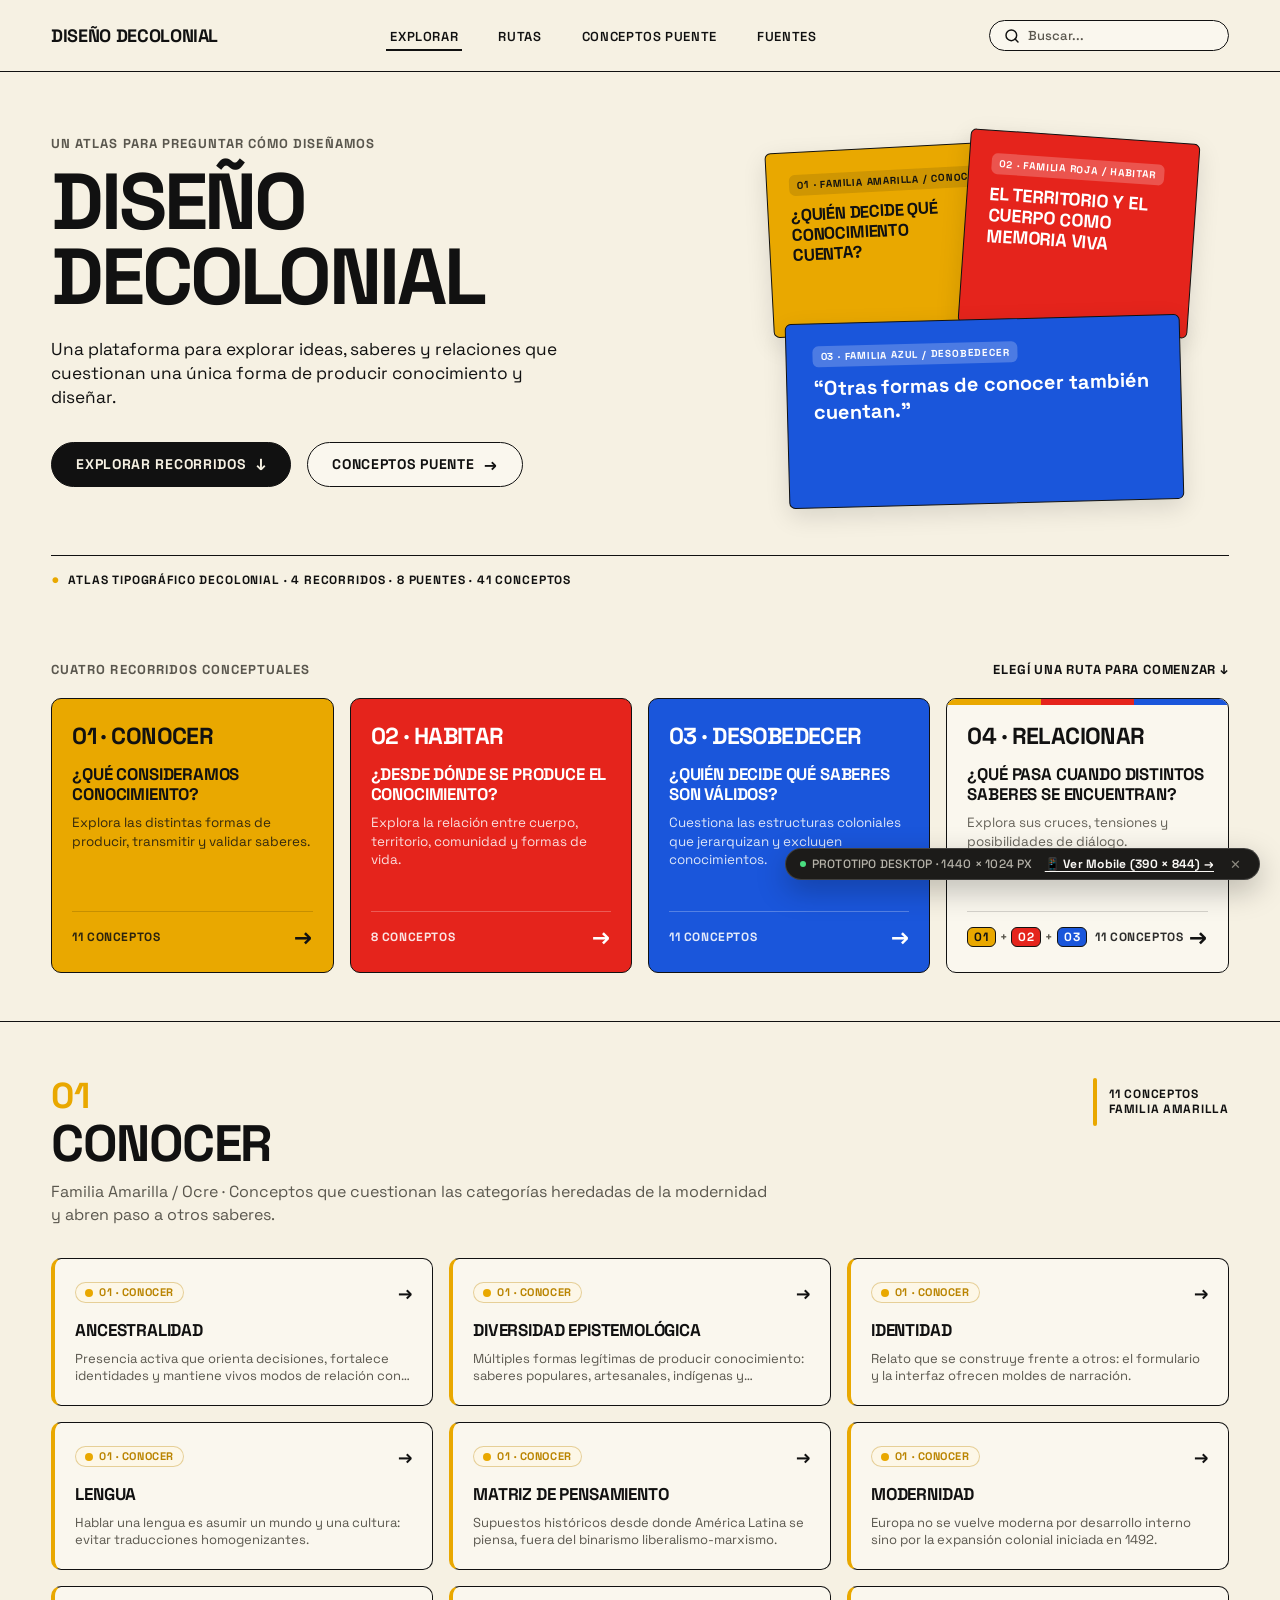
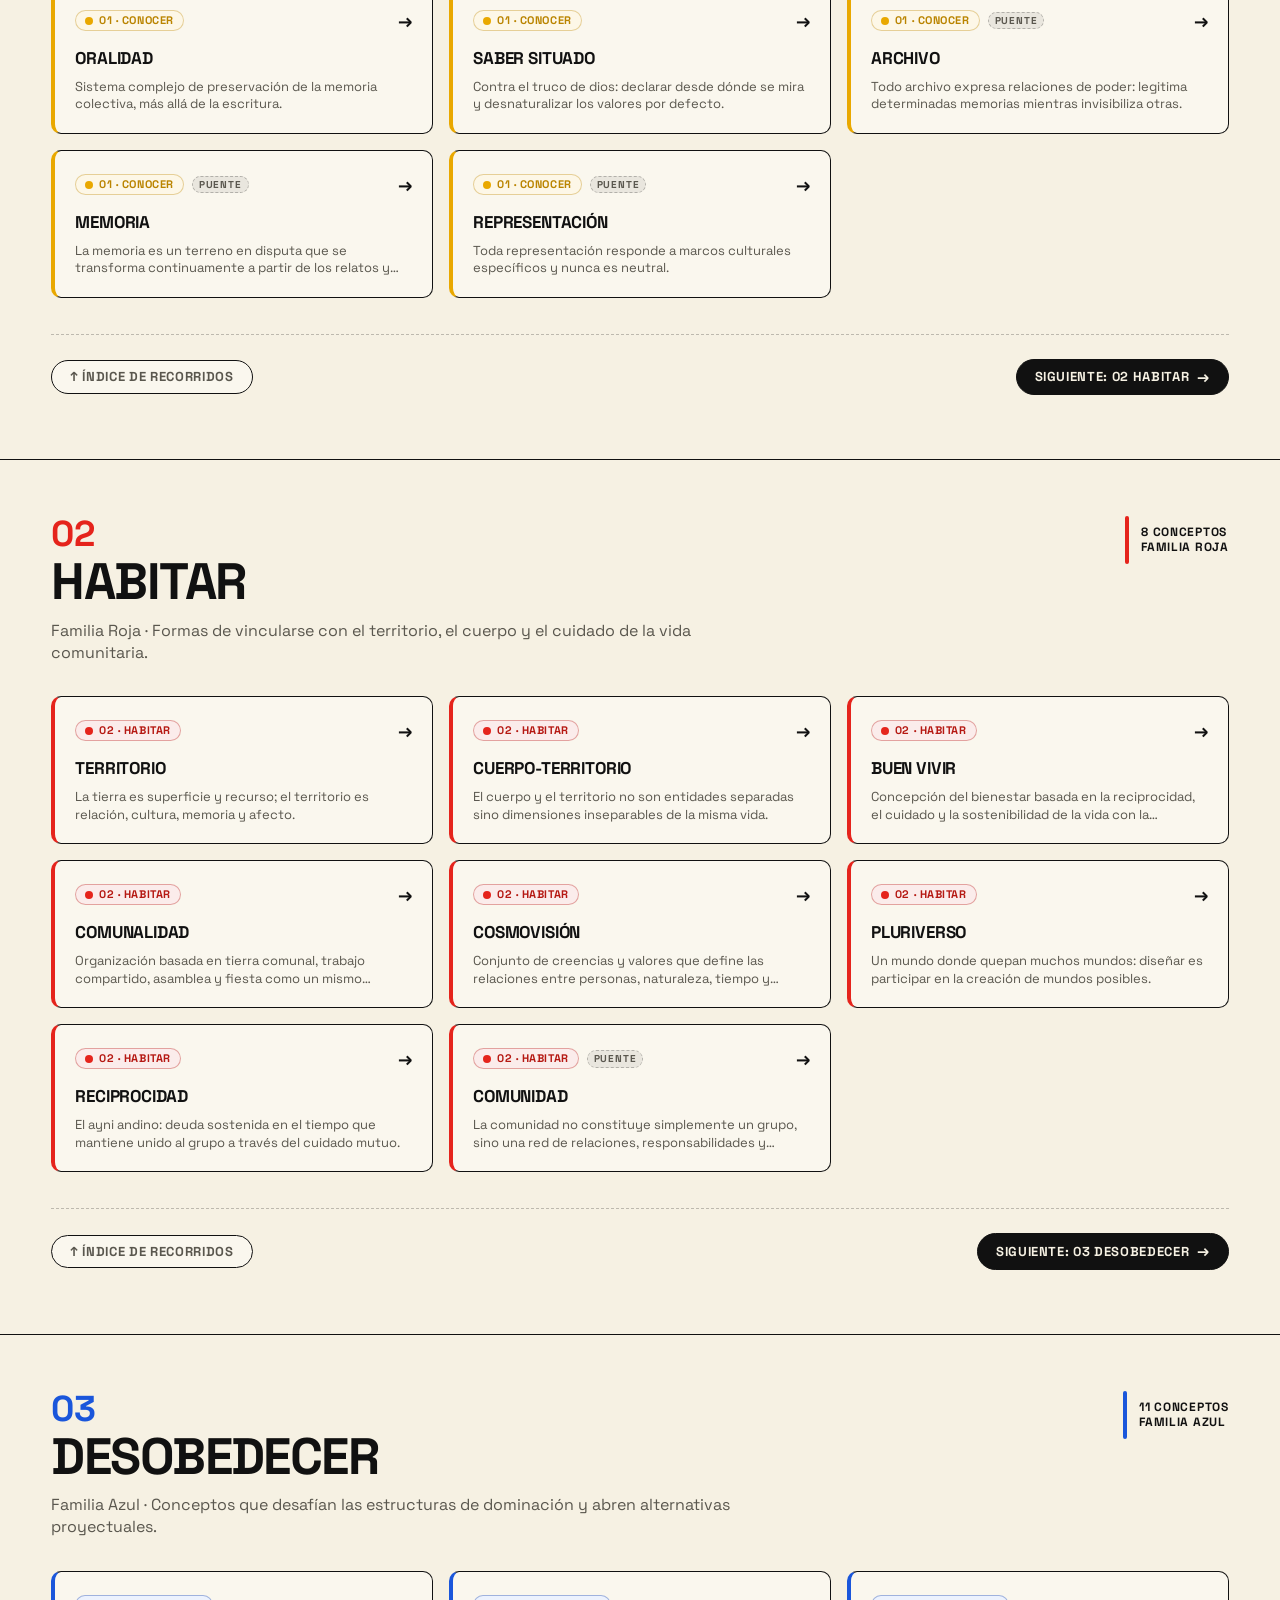
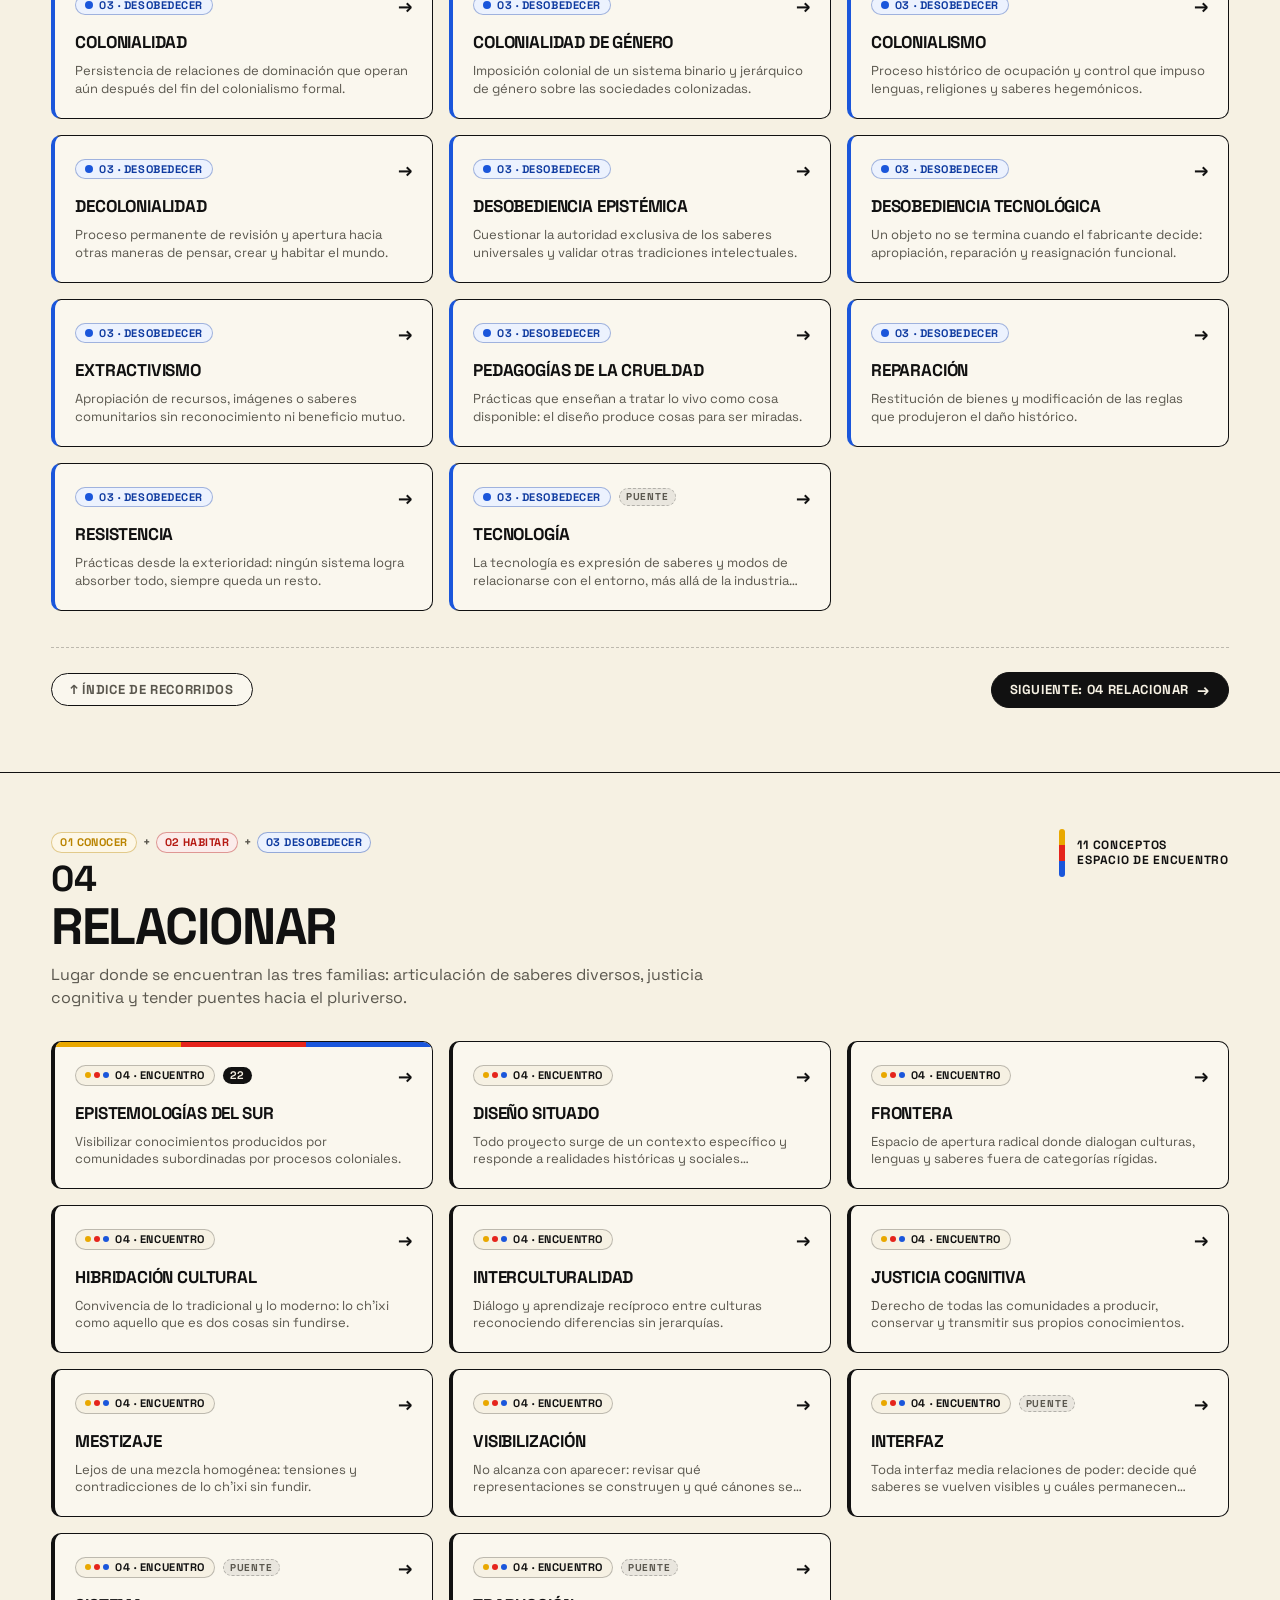
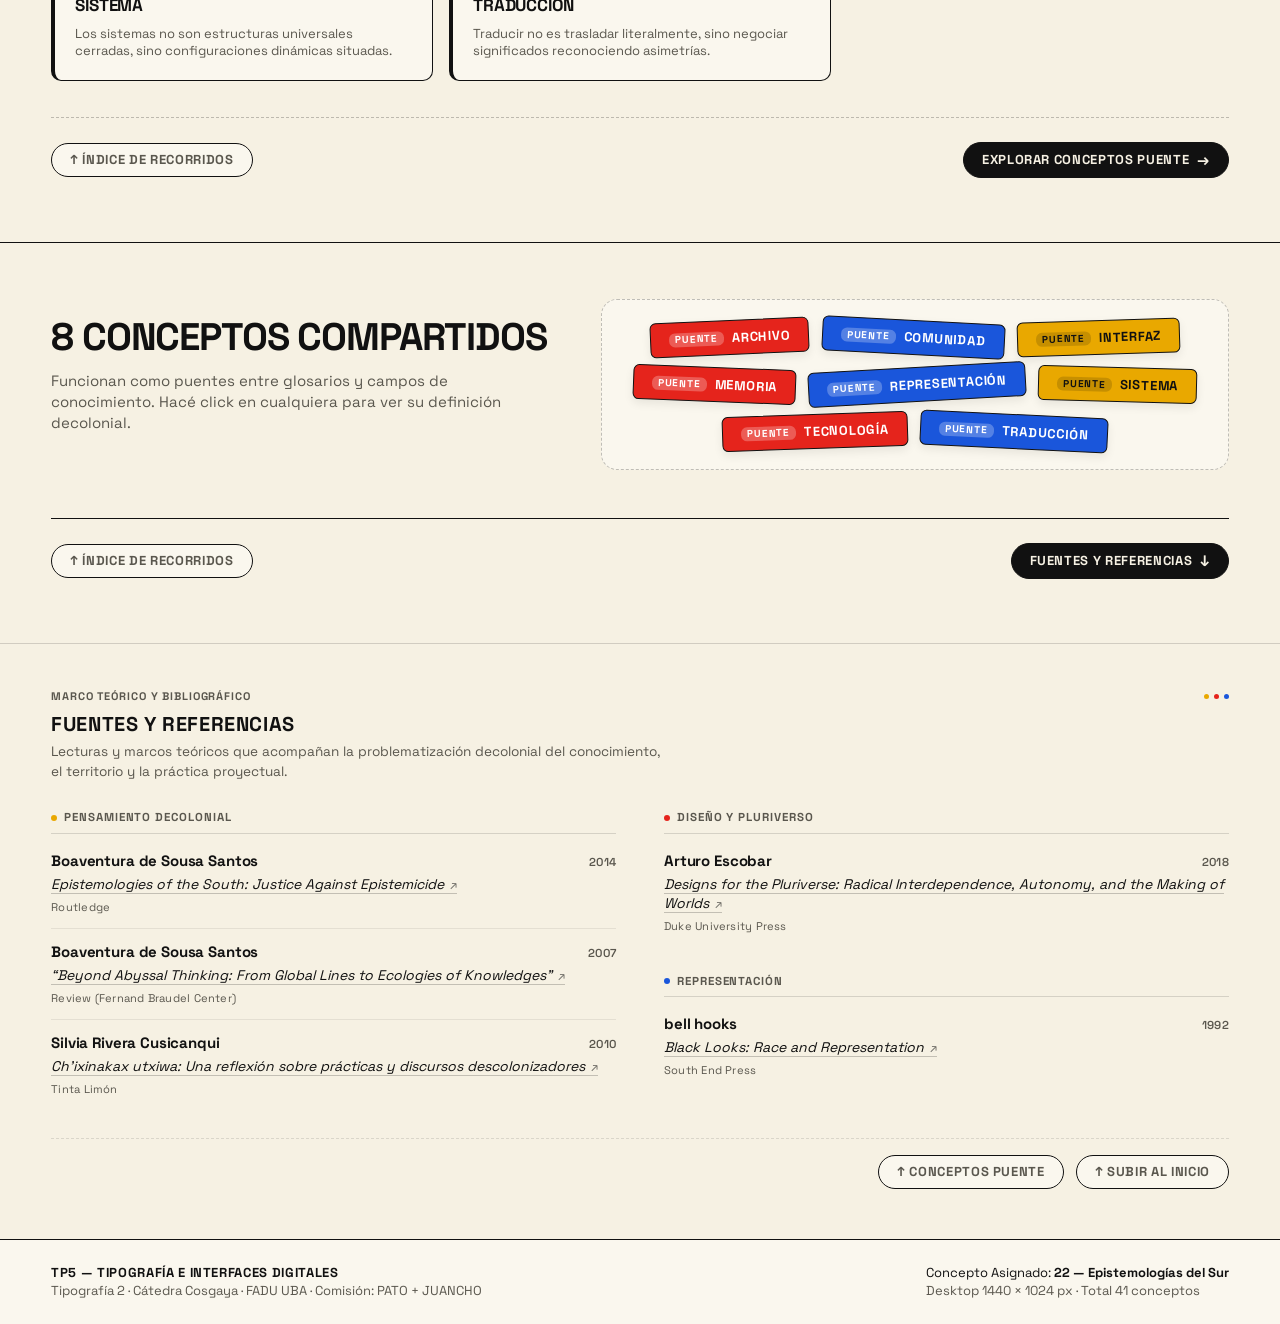
==== index.html @ 9377e2bb "Add files via upload" ====
<!DOCTYPE html>
<html lang="es">
<head>
  <meta charset="UTF-8">
  <meta name="viewport" content="width=device-width, initial-scale=1.0">
  <title>Diseño Decolonial — Glosario Tipográfico | FADU UBA</title>
  
  <!-- Tipografía Space Grotesk -->
  <link rel="preconnect" href="https://fonts.googleapis.com">
  <link rel="preconnect" href="https://fonts.gstatic.com" crossorigin>
  <link href="https://fonts.googleapis.com/css2?family=Space+Grotesk:wght@400;500;600;700&display=swap" rel="stylesheet">
  
  <link rel="stylesheet" href="css/styles.css">
</head>
<body class="theme-decolonial">
  <!-- ENCABEZADO PRINCIPAL -->
  <header class="site-header" id="top-header">
    <div class="header-inner container">
      <div class="brand">
        <a href="#home" class="brand-link" id="brand-home-link" aria-label="Ir al inicio">
          <span class="brand-title">DISEÑO DECOLONIAL</span>
        </a>
      </div>

      <nav class="main-nav" aria-label="Navegación principal">
        <ul class="nav-list">
          <li><a href="#home" class="nav-link active" data-nav="home">EXPLORAR</a></li>
          <li><a href="#rutas" class="nav-link" data-nav="rutas">RUTAS</a></li>
          <li><a href="#compartidos" class="nav-link" data-nav="compartidos">CONCEPTOS PUENTE</a></li>
          <li><a href="#fuentes" class="nav-link" data-nav="fuentes">FUENTES</a></li>
        </ul>
      </nav>

      <div class="header-actions">
        <div class="search-trigger-wrapper">
          <div class="search-input-box" id="search-box">
            <svg class="search-icon" width="16" height="16" viewBox="0 0 24 24" fill="none" stroke="currentColor" stroke-width="2.2" stroke-linecap="round" stroke-linejoin="round">
              <circle cx="11" cy="11" r="8"></circle>
              <line x1="21" y1="21" x2="16.65" y2="16.65"></line>
            </svg>
            <input type="text" id="global-search-input" placeholder="Buscar..." autocomplete="off" aria-label="Buscar concepto en el glosario">
            <button type="button" id="search-clear-btn" class="search-clear" aria-label="Limpiar búsqueda" style="display: none;">✕</button>
          </div>
          <!-- Dropdown con resultados en tiempo real -->
          <div class="search-results-dropdown" id="search-results" style="display: none;" role="listbox"></div>
        </div>

        <button class="mobile-menu-toggle" id="mobile-menu-btn" aria-label="Abrir menú" aria-expanded="false">
          <span class="bar"></span>
          <span class="bar"></span>
          <span class="bar"></span>
        </button>
      </div>
    </div>
  </header>

  <!-- CONTENEDOR PRINCIPAL DE VISTAS -->
  <main id="app-main">
    
    <!-- ========================================== -->
    <!-- VISTA 1: HOME / EXPLORAR                   -->
    <!-- ========================================== -->
    <div id="view-home" class="app-view active-view">
      
      <!-- HERO EDITORIAL -->
      <section class="hero-section container">
        <div class="hero-grid">
          
          <!-- Columna izquierda: Información e interacciones directas -->
          <div class="hero-content">
            <div class="hero-kicker">UN ATLAS PARA PREGUNTAR CÓMO DISEÑAMOS</div>
            <h1 class="hero-main-title">
              DISEÑO<br>DECOLONIAL
            </h1>
            <p class="hero-lead">
              Una plataforma para explorar ideas, saberes y relaciones que cuestionan una única forma de producir conocimiento y diseñar.
            </p>

            <!-- Jerarquía de Acciones del Hero: Acción Principal y Secundaria -->
            <div class="hero-actions-container">
              <a href="#rutas" class="hero-cta-btn hero-cta-primary" id="hero-btn-explore" aria-label="Explorar los cuatro recorridos conceptuales">
                <span>EXPLORAR RECORRIDOS</span>
                <span class="hero-cta-arrow" aria-hidden="true">↓</span>
              </a>
              <a href="#compartidos" class="hero-cta-btn hero-cta-secondary" id="hero-btn-puentes" aria-label="Ir a los 8 conceptos puente compartidos">
                <span>CONCEPTOS PUENTE</span>
                <span class="hero-cta-arrow" aria-hidden="true">→</span>
              </a>
            </div>
          </div>

          <!-- Columna derecha: Composición gráfica editorial (Introducción al Sistema Cromático) -->
          <div class="hero-composition">
            <div class="poster-stack" aria-label="Introducción visual interactiva a las tres familias cromáticas">
              <!-- Bloque Amarillo: 01 CONOCER -->
              <a href="#conocer" class="poster-plane plane-yellow" id="hero-plane-conocer" aria-label="Explorar Recorrido 01 Conocer: ¿Quién decide qué conocimiento cuenta?">
                <span class="plane-route-badge badge-yellow">01 · FAMILIA AMARILLA / CONOCER</span>
                <p class="plane-text-yellow">¿QUIÉN DECIDE QUÉ CONOCIMIENTO CUENTA?</p>
                <span class="plane-mobile-cue" aria-hidden="true">→ VER RECORRIDO</span>
                <div class="plane-hover-reveal" aria-hidden="true">
                  <div class="plane-hover-meta">
                    <strong class="plane-hover-name">01 · CONOCER</strong>
                    <span class="plane-hover-desc">Cuestionar categorías heredadas · 11 conceptos</span>
                  </div>
                  <span class="plane-hover-action">VER RECORRIDO <span class="plane-hover-arrow">→</span></span>
                </div>
              </a>
              <!-- Bloque Rojo: 02 HABITAR -->
              <a href="#habitar" class="poster-plane plane-red" id="hero-plane-habitar" aria-label="Explorar Recorrido 02 Habitar: El territorio y el cuerpo como memoria viva">
                <span class="plane-route-badge badge-red">02 · FAMILIA ROJA / HABITAR</span>
                <p class="plane-text-red">EL TERRITORIO Y EL CUERPO COMO MEMORIA VIVA</p>
                <span class="plane-mobile-cue" aria-hidden="true">→ VER RECORRIDO</span>
                <div class="plane-hover-reveal" aria-hidden="true">
                  <div class="plane-hover-meta">
                    <strong class="plane-hover-name">02 · HABITAR</strong>
                    <span class="plane-hover-desc">Cuerpo, territorio y cuidado · 8 conceptos</span>
                  </div>
                  <span class="plane-hover-action">VER RECORRIDO <span class="plane-hover-arrow">→</span></span>
                </div>
              </a>
              <!-- Bloque Azul: 03 DESOBEDECER -->
              <a href="#desobedecer" class="poster-plane plane-blue" id="hero-plane-desobedecer" aria-label="Explorar Recorrido 03 Desobedecer: Otras formas de conocer también cuentan">
                <span class="plane-route-badge badge-blue">03 · FAMILIA AZUL / DESOBEDECER</span>
                <p class="plane-text-blue">“Otras formas de conocer también cuentan.”</p>
                <span class="plane-mobile-cue" aria-hidden="true">→ VER RECORRIDO</span>
                <div class="plane-hover-reveal" aria-hidden="true">
                  <div class="plane-hover-meta">
                    <strong class="plane-hover-name">03 · DESOBEDECER</strong>
                    <span class="plane-hover-desc">Desafiar estructuras de dominación · 11 conceptos</span>
                  </div>
                  <span class="plane-hover-action">VER RECORRIDO <span class="plane-hover-arrow">→</span></span>
                </div>
              </a>
            </div>
          </div>

        </div>

        <div class="hero-meta-bar">
          <div class="meta-tagline">
            <span class="meta-dot-indicator">●</span>
            ATLAS TIPOGRÁFICO DECOLONIAL · 4 RECORRIDOS · 8 PUENTES · 41 CONCEPTOS
          </div>
        </div>
      </section>

      <!-- SECCIÓN RESUMEN DE RUTAS: 4 GRANDES ENTRADAS -->
      <section class="routes-summary-section container" id="rutas">
        <div class="section-intro-bar">
          <div class="section-intro-kicker">CUATRO RECORRIDOS CONCEPTUALES</div>
          <div class="section-intro-instruction">ELEGÍ UNA RUTA PARA COMENZAR ↓</div>
        </div>

        <div class="routes-cards-grid">
          <!-- RUTA 01 -->
          <a href="#conocer" class="route-summary-card card-route-yellow" data-route-id="conocer" aria-label="Explorar ruta 01 Conocer">
            <div class="route-card-main">
              <h2 class="route-card-title">01 · CONOCER</h2>
              <h3 class="route-card-question">¿QUÉ CONSIDERAMOS CONOCIMIENTO?</h3>
              <p class="route-card-desc">
                Explora las distintas formas de producir, transmitir y validar saberes.
              </p>
            </div>
            <div class="route-card-footer">
              <span class="route-count-badge">11 CONCEPTOS</span>
              <span class="route-card-action-arrow" aria-hidden="true">→</span>
            </div>
          </a>

          <!-- RUTA 02 -->
          <a href="#habitar" class="route-summary-card card-route-red" data-route-id="habitar" aria-label="Explorar ruta 02 Habitar">
            <div class="route-card-main">
              <h2 class="route-card-title">02 · HABITAR</h2>
              <h3 class="route-card-question">¿DESDE DÓNDE SE PRODUCE EL CONOCIMIENTO?</h3>
              <p class="route-card-desc">
                Explora la relación entre cuerpo, territorio, comunidad y formas de vida.
              </p>
            </div>
            <div class="route-card-footer">
              <span class="route-count-badge">8 CONCEPTOS</span>
              <span class="route-card-action-arrow" aria-hidden="true">→</span>
            </div>
          </a>

          <!-- RUTA 03 -->
          <a href="#desobedecer" class="route-summary-card card-route-blue" data-route-id="desobedecer" aria-label="Explorar ruta 03 Desobedecer">
            <div class="route-card-main">
              <h2 class="route-card-title">03 · DESOBEDECER</h2>
              <h3 class="route-card-question">¿QUIÉN DECIDE QUÉ SABERES SON VÁLIDOS?</h3>
              <p class="route-card-desc">
                Cuestiona las estructuras coloniales que jerarquizan y excluyen conocimientos.
              </p>
            </div>
            <div class="route-card-footer">
              <span class="route-count-badge">11 CONCEPTOS</span>
              <span class="route-card-action-arrow" aria-hidden="true">→</span>
            </div>
          </a>

          <!-- RUTA 04: ESPACIO DE ENCUENTRO ENTRE LAS TRES FAMILIAS -->
          <a href="#relacionar" class="route-summary-card card-route-relacionar card-route-encounter" data-route-id="relacionar" aria-label="Explorar ruta 04 Relacionar">
            <div class="route-card-main">
              <h2 class="route-card-title">04 · RELACIONAR</h2>
              <h3 class="route-card-question">¿QUÉ PASA CUANDO DISTINTOS SABERES SE ENCUENTRAN?</h3>
              <p class="route-card-desc">
                Explora sus cruces, tensiones y posibilidades de diálogo.
              </p>
            </div>
            <div class="route-card-footer">
              <div class="route-triad-footer-group">
                <div class="route-triad-header-badge" aria-hidden="true">
                  <span class="triad-chip chip-y">01</span>
                  <span class="triad-plus">+</span>
                  <span class="triad-chip chip-r">02</span>
                  <span class="triad-plus">+</span>
                  <span class="triad-chip chip-b">03</span>
                </div>
                <span class="route-count-badge">11 CONCEPTOS</span>
              </div>
              <span class="route-card-action-arrow" aria-hidden="true">→</span>
            </div>
          </a>
        </div>
      </section>

      <!-- CAPÍTULO RUTA 01: CONOCER (FAMILIA AMARILLA) -->
      <section class="route-chapter-section container chapter-conocer" id="conocer">
        <header class="chapter-header">
          <div class="chapter-title-group">
            <span class="chapter-number number-yellow">01</span>
            <h2 class="chapter-title">CONOCER</h2>
            <p class="chapter-bajada">
              Familia Amarilla / Ocre · Conceptos que cuestionan las categorías heredadas de la modernidad y abren paso a otros saberes.
            </p>
          </div>
          <div class="chapter-count-indicator">
            <div class="vertical-divider yellow-bar"></div>
            <span class="count-text">11 CONCEPTOS<br>FAMILIA AMARILLA</span>
          </div>
        </header>

        <div class="route-cards-carousel-container" data-route="conocer">
          <button type="button" class="carousel-arrow-btn arrow-prev" data-route="conocer" aria-label="Concepto anterior de 01 Conocer">
            <span aria-hidden="true">←</span>
          </button>
          <div class="concepts-grid grid-route-01" id="grid-conocer">
            <!-- Renderizado dinámico desde data.js -->
          </div>
          <button type="button" class="carousel-arrow-btn arrow-next" data-route="conocer" aria-label="Concepto siguiente de 01 Conocer">
            <span aria-hidden="true">→</span>
          </button>
        </div>
        <div class="carousel-dots-row" id="dots-conocer" aria-label="Navegación de conceptos de Conocer"></div>

        <!-- Navegación editorial al pie de capítulo -->
        <div class="chapter-nav-footer">
          <a href="#rutas" class="chapter-nav-btn btn-nav-index" aria-label="Volver al índice de los 4 recorridos">↑ ÍNDICE DE RECORRIDOS</a>
          <a href="#habitar" class="chapter-nav-btn btn-nav-next" aria-label="Ir al siguiente recorrido: 02 Habitar">
            <span>SIGUIENTE: 02 HABITAR</span>
            <span class="nav-arrow" aria-hidden="true">→</span>
          </a>
        </div>
      </section>

      <!-- CAPÍTULO RUTA 02: HABITAR (FAMILIA ROJA) -->
      <section class="route-chapter-section container chapter-habitar" id="habitar">
        <header class="chapter-header">
          <div class="chapter-title-group">
            <span class="chapter-number number-red">02</span>
            <h2 class="chapter-title">HABITAR</h2>
            <p class="chapter-bajada">
              Familia Roja · Formas de vincularse con el territorio, el cuerpo y el cuidado de la vida comunitaria.
            </p>
          </div>
          <div class="chapter-count-indicator">
            <div class="vertical-divider red-bar"></div>
            <span class="count-text">8 CONCEPTOS<br>FAMILIA ROJA</span>
          </div>
        </header>

        <div class="route-cards-carousel-container" data-route="habitar">
          <button type="button" class="carousel-arrow-btn arrow-prev" data-route="habitar" aria-label="Concepto anterior de 02 Habitar">
            <span aria-hidden="true">←</span>
          </button>
          <div class="concepts-grid grid-route-02" id="grid-habitar">
            <!-- Renderizado dinámico desde data.js -->
          </div>
          <button type="button" class="carousel-arrow-btn arrow-next" data-route="habitar" aria-label="Concepto siguiente de 02 Habitar">
            <span aria-hidden="true">→</span>
          </button>
        </div>
        <div class="carousel-dots-row" id="dots-habitar" aria-label="Navegación de conceptos de Habitar"></div>

        <!-- Navegación editorial al pie de capítulo -->
        <div class="chapter-nav-footer">
          <a href="#rutas" class="chapter-nav-btn btn-nav-index" aria-label="Volver al índice de los 4 recorridos">↑ ÍNDICE DE RECORRIDOS</a>
          <a href="#desobedecer" class="chapter-nav-btn btn-nav-next" aria-label="Ir al siguiente recorrido: 03 Desobedecer">
            <span>SIGUIENTE: 03 DESOBEDECER</span>
            <span class="nav-arrow" aria-hidden="true">→</span>
          </a>
        </div>
      </section>

      <!-- CAPÍTULO RUTA 03: DESOBEDECER (FAMILIA AZUL) -->
      <section class="route-chapter-section container chapter-desobedecer" id="desobedecer">
        <header class="chapter-header">
          <div class="chapter-title-group">
            <span class="chapter-number number-blue">03</span>
            <h2 class="chapter-title">DESOBEDECER</h2>
            <p class="chapter-bajada">
              Familia Azul · Conceptos que desafían las estructuras de dominación y abren alternativas proyectuales.
            </p>
          </div>
          <div class="chapter-count-indicator">
            <div class="vertical-divider blue-bar"></div>
            <span class="count-text">11 CONCEPTOS<br>FAMILIA AZUL</span>
          </div>
        </header>

        <div class="route-cards-carousel-container" data-route="desobedecer">
          <button type="button" class="carousel-arrow-btn arrow-prev" data-route="desobedecer" aria-label="Concepto anterior de 03 Desobedecer">
            <span aria-hidden="true">←</span>
          </button>
          <div class="concepts-grid grid-route-03" id="grid-desobedecer">
            <!-- Renderizado dinámico desde data.js -->
          </div>
          <button type="button" class="carousel-arrow-btn arrow-next" data-route="desobedecer" aria-label="Concepto siguiente de 03 Desobedecer">
            <span aria-hidden="true">→</span>
          </button>
        </div>
        <div class="carousel-dots-row" id="dots-desobedecer" aria-label="Navegación de conceptos de Desobedecer"></div>

        <!-- Navegación editorial al pie de capítulo -->
        <div class="chapter-nav-footer">
          <a href="#rutas" class="chapter-nav-btn btn-nav-index" aria-label="Volver al índice de los 4 recorridos">↑ ÍNDICE DE RECORRIDOS</a>
          <a href="#relacionar" class="chapter-nav-btn btn-nav-next" aria-label="Ir al siguiente recorrido: 04 Relacionar">
            <span>SIGUIENTE: 04 RELACIONAR</span>
            <span class="nav-arrow" aria-hidden="true">→</span>
          </a>
        </div>
      </section>

      <!-- CAPÍTULO RUTA 04: RELACIONAR (ENCUENTRO DE FAMILIAS) -->
      <section class="route-chapter-section container chapter-relacionar chapter-encounter" id="relacionar">
        <header class="chapter-header">
          <div class="chapter-title-group">
            <div class="encounter-eyebrow">
              <span class="encounter-chip chip-y">01 CONOCER</span>
              <span class="encounter-term-group">
                <span class="encounter-plus">+</span>
                <span class="encounter-chip chip-r">02 HABITAR</span>
              </span>
              <span class="encounter-term-group">
                <span class="encounter-plus">+</span>
                <span class="encounter-chip chip-b">03 DESOBEDECER</span>
              </span>
            </div>
            <span class="chapter-number number-triad">04</span>
            <h2 class="chapter-title">RELACIONAR</h2>
            <p class="chapter-bajada">
              Lugar donde se encuentran las tres familias: articulación de saberes diversos, justicia cognitiva y tender puentes hacia el pluriverso.
            </p>
          </div>
          <div class="chapter-count-indicator">
            <div class="vertical-divider triad-bar">
              <span class="triad-segment segment-y"></span>
              <span class="triad-segment segment-r"></span>
              <span class="triad-segment segment-b"></span>
            </div>
            <span class="count-text">11 CONCEPTOS<br>ESPACIO DE ENCUENTRO</span>
          </div>
        </header>

        <div class="route-cards-carousel-container" data-route="relacionar">
          <button type="button" class="carousel-arrow-btn arrow-prev" data-route="relacionar" aria-label="Concepto anterior de 04 Relacionar">
            <span aria-hidden="true">←</span>
          </button>
          <div class="concepts-grid grid-route-04" id="grid-relacionar">
            <!-- Renderizado dinámico desde data.js (con Epistemologías del Sur destacada) -->
          </div>
          <button type="button" class="carousel-arrow-btn arrow-next" data-route="relacionar" aria-label="Concepto siguiente de 04 Relacionar">
            <span aria-hidden="true">→</span>
          </button>
        </div>
        <div class="carousel-dots-row" id="dots-relacionar" aria-label="Navegación de conceptos de Relacionar"></div>

        <!-- Navegación editorial al pie de capítulo -->
        <div class="chapter-nav-footer">
          <a href="#rutas" class="chapter-nav-btn btn-nav-index" aria-label="Volver al índice de los 4 recorridos">↑ ÍNDICE DE RECORRIDOS</a>
          <a href="#compartidos" class="chapter-nav-btn btn-nav-next" aria-label="Ir a los conceptos puente">
            <span>EXPLORAR CONCEPTOS PUENTE</span>
            <span class="nav-arrow" aria-hidden="true">→</span>
          </a>
        </div>
      </section>

      <!-- SECCIÓN: 8 CONCEPTOS COMPARTIDOS / PUENTES -->
      <section class="shared-bridges-section container" id="compartidos">
        <div class="bridges-layout">
          <div class="bridges-text-col">
            <h2 class="bridges-title">8 CONCEPTOS COMPARTIDOS</h2>
            <p class="bridges-bajada">
              Funcionan como puentes entre glosarios y campos de conocimiento. Hacé click en cualquiera para ver su definición decolonial.
            </p>
          </div>

          <div class="bridges-ribbons-col" id="shared-ribbons-container">
            <!-- Ribbons renderizados dinámicamente -->
          </div>
        </div>

        <!-- Navegación editorial al pie de puentes -->
        <div class="chapter-nav-footer bridges-nav-footer">
          <a href="#rutas" class="chapter-nav-btn btn-nav-index" aria-label="Volver al índice de recorridos">↑ ÍNDICE DE RECORRIDOS</a>
          <a href="#fuentes" class="chapter-nav-btn btn-nav-next" aria-label="Ir a fuentes y referencias">
            <span>FUENTES Y REFERENCIAS</span>
            <span class="nav-arrow" aria-hidden="true">↓</span>
          </a>
        </div>
      </section>

      <!-- SECCIÓN: FUENTES Y REFERENCIAS (CIERRE EDITORIAL / BIBLIOGRÁFICO) -->
      <section class="sources-references-section container" id="fuentes" aria-label="Fuentes y Referencias">
        <header class="biblio-header">
          <div class="biblio-meta-top">
            <span class="biblio-kicker">MARCO TEÓRICO Y BIBLIOGRÁFICO</span>
            <span class="biblio-accent-dots" aria-hidden="true">
              <span class="dot-color dot-yellow"></span>
              <span class="dot-color dot-red"></span>
              <span class="dot-color dot-blue"></span>
            </span>
          </div>
          <h2 class="biblio-heading">FUENTES Y REFERENCIAS</h2>
          <p class="biblio-bajada">
            Lecturas y marcos teóricos que acompañan la problematización decolonial del conocimiento, el territorio y la práctica proyectual.
          </p>
        </header>

        <div class="biblio-layout">
          
          <!-- Columna 1: PENSAMIENTO DECOLONIAL -->
          <div class="biblio-col">
            <div class="biblio-group">
              <h3 class="biblio-group-title">
                <span class="biblio-group-dot dot-yellow" aria-hidden="true"></span>
                PENSAMIENTO DECOLONIAL
              </h3>

              <ul class="biblio-list" role="list">
                <!-- Ref 1: Boaventura 2014 -->
                <li class="biblio-entry">
                  <div class="biblio-entry-header">
                    <span class="biblio-author">Boaventura de Sousa Santos</span>
                    <span class="biblio-year">2014</span>
                  </div>
                  <div class="biblio-work">
                    <a href="https://www.routledge.com/Epistemologies-of-the-South-Justice-Against-Epistemicide/Santos/p/book/9781612056333" target="_blank" rel="noopener noreferrer" class="biblio-link" aria-label="Epistemologies of the South en Routledge (abre en nueva pestaña)">
                      <em>Epistemologies of the South: Justice Against Epistemicide</em>
                      <span class="biblio-arrow" aria-hidden="true">↗</span>
                    </a>
                  </div>
                  <div class="biblio-meta">
                    <span class="biblio-publisher">Routledge</span>
                  </div>
                </li>

                <!-- Ref 2: Boaventura 2007 -->
                <li class="biblio-entry">
                  <div class="biblio-entry-header">
                    <span class="biblio-author">Boaventura de Sousa Santos</span>
                    <span class="biblio-year">2007</span>
                  </div>
                  <div class="biblio-work">
                    <a href="https://www.jstor.org/stable/40241677" target="_blank" rel="noopener noreferrer" class="biblio-link" aria-label="Beyond Abyssal Thinking en JSTOR (abre en nueva pestaña)">
                      <em>“Beyond Abyssal Thinking: From Global Lines to Ecologies of Knowledges”</em>
                      <span class="biblio-arrow" aria-hidden="true">↗</span>
                    </a>
                  </div>
                  <div class="biblio-meta">
                    <span class="biblio-publisher">Review (Fernand Braudel Center)</span>
                  </div>
                </li>

                <!-- Ref 3: Silvia Rivera Cusicanqui 2010 -->
                <li class="biblio-entry">
                  <div class="biblio-entry-header">
                    <span class="biblio-author">Silvia Rivera Cusicanqui</span>
                    <span class="biblio-year">2010</span>
                  </div>
                  <div class="biblio-work">
                    <a href="https://tintalimon.com.ar/libro/chixinakax-utxiwa/" target="_blank" rel="noopener noreferrer" class="biblio-link" aria-label="Ch’ixinakax utxiwa en Tinta Limón (abre en nueva pestaña)">
                      <em>Ch’ixinakax utxiwa: Una reflexión sobre prácticas y discursos descolonizadores</em>
                      <span class="biblio-arrow" aria-hidden="true">↗</span>
                    </a>
                  </div>
                  <div class="biblio-meta">
                    <span class="biblio-publisher">Tinta Limón</span>
                  </div>
                </li>
              </ul>
            </div>
          </div>

          <!-- Columna 2: DISEÑO Y PLURIVERSO + REPRESENTACIÓN -->
          <div class="biblio-col">
            <!-- Grupo: DISEÑO Y PLURIVERSO -->
            <div class="biblio-group">
              <h3 class="biblio-group-title">
                <span class="biblio-group-dot dot-red" aria-hidden="true"></span>
                DISEÑO Y PLURIVERSO
              </h3>

              <ul class="biblio-list" role="list">
                <!-- Ref 4: Arturo Escobar 2018 -->
                <li class="biblio-entry">
                  <div class="biblio-entry-header">
                    <span class="biblio-author">Arturo Escobar</span>
                    <span class="biblio-year">2018</span>
                  </div>
                  <div class="biblio-work">
                    <a href="https://www.dukeupress.edu/designs-for-the-pluriverse" target="_blank" rel="noopener noreferrer" class="biblio-link" aria-label="Designs for the Pluriverse en Duke University Press (abre en nueva pestaña)">
                      <em>Designs for the Pluriverse: Radical Interdependence, Autonomy, and the Making of Worlds</em>
                      <span class="biblio-arrow" aria-hidden="true">↗</span>
                    </a>
                  </div>
                  <div class="biblio-meta">
                    <span class="biblio-publisher">Duke University Press</span>
                  </div>
                </li>
              </ul>
            </div>

            <!-- Grupo: REPRESENTACIÓN -->
            <div class="biblio-group">
              <h3 class="biblio-group-title">
                <span class="biblio-group-dot dot-blue" aria-hidden="true"></span>
                REPRESENTACIÓN
              </h3>

              <ul class="biblio-list" role="list">
                <!-- Ref 5: bell hooks 1992 -->
                <li class="biblio-entry">
                  <div class="biblio-entry-header">
                    <span class="biblio-author">bell hooks</span>
                    <span class="biblio-year">1992</span>
                  </div>
                  <div class="biblio-work">
                    <a href="https://www.routledge.com/Black-Looks-Race-and-Representation/hooks/p/book/9781138821552" target="_blank" rel="noopener noreferrer" class="biblio-link" aria-label="Black Looks en Routledge (abre en nueva pestaña)">
                      <em>Black Looks: Race and Representation</em>
                      <span class="biblio-arrow" aria-hidden="true">↗</span>
                    </a>
                  </div>
                  <div class="biblio-meta">
                    <span class="biblio-publisher">South End Press</span>
                  </div>
                </li>
              </ul>
            </div>
          </div>

        </div>

        <!-- Cierre de navegación discreto -->
        <div class="biblio-nav-footer">
          <a href="#compartidos" class="chapter-nav-btn btn-nav-index" aria-label="Volver a conceptos puente">↑ CONCEPTOS PUENTE</a>
          <a href="#home" class="chapter-nav-btn btn-nav-index" aria-label="Subir al inicio del atlas">↑ SUBIR AL INICIO</a>
        </div>
      </section>

    </div><!-- /#view-home -->


    <!-- ========================================== -->
    <!-- VISTA 2: DETALLE EPISTEMOLOGÍAS DEL SUR    -->
    <!-- ========================================== -->
    <div id="view-detail" class="app-view">
      
      <!-- HERO DEL CONCEPTO DESTACADO -->
      <header id="epistemologias-del-sur" class="detail-hero-section container">
        <div class="detail-breadcrumb-bar">
          <a href="#relacionar" class="btn-back-breadcrumb" id="detail-back-home">
            <span class="arrow-back" aria-hidden="true">←</span> VOLVER A RELACIONAR
          </a>
          <span class="detail-badge-kicker">04 · RELACIONAR / FICHA CONCEPTUAL 22</span>
        </div>

        <div class="detail-hero-grid">
          
          <div class="detail-hero-text">
            <h1 class="detail-main-title">
              EPISTEMOLOGÍAS<br>DEL SUR
            </h1>
            <p class="detail-subtitle">
              Una mirada que desborda el canon occidental: visibiliza saberes subordinados, reconoce la pluralidad del conocimiento y sitúa la práctica del diseño en la justicia cognitiva.
            </p>

            <!-- Navegación editorial interna del concepto -->
            <nav class="detail-subsections-nav" aria-label="Navegación del concepto">
              <a href="#seccion-que-son" class="detail-nav-pill" data-scroll-to="seccion-que-son">
                <span class="detail-nav-num">01</span> ¿QUÉ SON?
              </a>
              <a href="#seccion-mas-alla-del-mapa" class="detail-nav-pill" data-scroll-to="seccion-mas-alla-del-mapa">
                <span class="detail-nav-num">02</span> MÁS ALLÁ DEL MAPA
              </a>
              <a href="#seccion-en-diseno" class="detail-nav-pill" data-scroll-to="seccion-en-diseno">
                <span class="detail-nav-num">03</span> EN DISEÑO
              </a>
              <a href="#seccion-relacionados" class="detail-nav-pill" data-scroll-to="seccion-relacionados">
                <span class="detail-nav-num">04</span> CONCEPTOS RELACIONADOS
              </a>
            </nav>
          </div>

          <!-- Columna Derecha: Composición Gráfica de 3 Planos Editoriales Superpuestos -->
          <div class="detail-composition" aria-label="Composición gráfica tri-cromática de Epistemologías del Sur">
            <div class="detail-planes-stack">

              <!-- PLANO 1: ROJO (Arriba / Derecha) -->
              <a href="#seccion-que-son" 
                 class="detail-plane detail-plane-red" 
                 data-scroll-to="seccion-que-son" 
                 aria-label="01 · ¿Qué son?: ¿Qué saberes quedaron fuera?">
                <span class="detail-plane-text">¿QUÉ SABERES<br>QUEDARON FUERA?</span>
                <span class="detail-plane-hint" aria-hidden="true">
                  <span>01 · ¿QUÉ SON?</span>
                  <span class="detail-plane-arrow">→</span>
                </span>
              </a>

              <!-- PLANO 2: AMARILLO (Superpuesto hacia la izquierda) -->
              <a href="#seccion-mas-alla-del-mapa" 
                 class="detail-plane detail-plane-yellow" 
                 data-scroll-to="seccion-mas-alla-del-mapa" 
                 aria-label="02 · Más allá del mapa: Sur no es solo un lugar">
                <span class="detail-plane-text">SUR ≠ SOLO<br>UN LUGAR</span>
                <span class="detail-plane-hint" aria-hidden="true">
                  <span>02 · MÁS ALLÁ DEL MAPA</span>
                  <span class="detail-plane-arrow">→</span>
                </span>
              </a>

              <!-- PLANO 3: AZUL (Abajo / Derecha) -->
              <a href="#seccion-en-diseno" 
                 class="detail-plane detail-plane-blue" 
                 data-scroll-to="seccion-en-diseno" 
                 aria-label="03 · En diseño: Otras voces, otros saberes">
                <span class="detail-plane-text">OTRAS VOCES.<br>OTROS SABERES.</span>
                <span class="detail-plane-hint" aria-hidden="true">
                  <span>03 · EN DISEÑO</span>
                  <span class="detail-plane-arrow">→</span>
                </span>
              </a>

            </div>
          </div>

        </div>
      </header>

      <!-- SUBSECCIÓN 01: ¿QUÉ SON? -->
      <section class="detail-block-section block-editorial-canvas" id="seccion-que-son">
        <div class="container block-inner">
          <div class="block-left-col">
            <div class="block-kicker">01 / ¿QUÉ SON?</div>
            <h2 class="block-main-heading">
              CONOCER TAMBIÉN ES UNA FORMA DE HACER VISIBLE.
            </h2>
            <div class="block-tags-list">
              <span class="tag-item">04 · ENCUENTRO</span>
              <span class="tag-sep">/</span>
              <span class="tag-item">JUSTICIA COGNITIVA</span>
              <span class="tag-sep">/</span>
              <span class="tag-item">PLURIVERSO</span>
            </div>

            <!-- Marco Teórico Autoral -->
            <div class="detail-author-reference">
              <span class="ref-kicker">MARCO CONCEPTUAL</span>
              <h3 class="ref-author">BOAVENTURA DE SOUSA SANTOS</h3>
              <p class="ref-desc">
                Sostiene que la comprensión del mundo es mucho más amplia que la comprensión occidental del mundo, y que la justicia social global es inseparable de la justicia cognitiva global.
              </p>
            </div>
          </div>

          <div class="block-right-col">
            <!-- Definición Oficial del Glosario con Resaltado Tipográfico -->
            <div class="block-editorial-body definition-editorial-lead">
              <p>
                Las epistemologías del Sur constituyen un conjunto de perspectivas que buscan <strong class="hl-term hl-conocer">visibilizar</strong> conocimientos producidos por comunidades históricamente subordinadas por los procesos coloniales. No hacen referencia únicamente a una ubicación geográfica, sino a experiencias sociales marcadas por la <strong class="hl-term hl-habitar">exclusión</strong> y la <strong class="hl-term hl-desobedecer">resistencia</strong>.
              </p>
              <p>
                En diseño, invitan a <strong class="hl-term hl-conocer">ampliar</strong> las fuentes de referencia, <strong class="hl-term hl-habitar">valorar</strong> prácticas locales y <strong class="hl-term hl-desobedecer">reconocer</strong> que la producción de conocimiento excede ampliamente los ámbitos académicos tradicionales.
              </p>
            </div>

            <!-- Análisis de los 6 Conceptos-Clave -->
            <div class="definition-key-block">
              <div class="key-block-header">
                <span class="key-block-title">CONCEPTOS-CLAVE DE LA DEFINICIÓN</span>
              </div>
              <div class="six-terms-grid">
                <div class="term-mini-card">
                  <div class="term-mini-card-top">
                    <span class="dot-color dot-yellow"></span>
                    <span class="term-mini-name">VISIBILIZAR</span>
                  </div>
                  <p class="term-mini-role">Poner en primer plano memorias y conocimientos que el universalismo moderno declaró ignorancia o folklore.</p>
                </div>

                <div class="term-mini-card">
                  <div class="term-mini-card-top">
                    <span class="dot-color dot-red"></span>
                    <span class="term-mini-name">EXCLUSIÓN</span>
                  </div>
                  <p class="term-mini-role">Señalar la línea abisal que separó saberes legítimos de experiencias subalternizadas por el colonialismo.</p>
                </div>

                <div class="term-mini-card">
                  <div class="term-mini-card-top">
                    <span class="dot-color dot-blue"></span>
                    <span class="term-mini-name">RESISTENCIA</span>
                  </div>
                  <p class="term-mini-role">Reconocer prácticas vivas con las que comunidades sostienen su lengua, territorio y cosmovisión.</p>
                </div>

                <div class="term-mini-card">
                  <div class="term-mini-card-top">
                    <span class="dot-color dot-yellow"></span>
                    <span class="term-mini-name">AMPLIAR</span>
                  </div>
                  <p class="term-mini-role">Incorporar archivos populares, historias orales y referencias visuales no hegemónicas a la disciplina.</p>
                </div>

                <div class="term-mini-card">
                  <div class="term-mini-card-top">
                    <span class="dot-color dot-red"></span>
                    <span class="term-mini-name">VALORAR</span>
                  </div>
                  <p class="term-mini-role">Comprender la complejidad conceptual y técnica de los oficios y materialidades situadas en el territorio.</p>
                </div>

                <div class="term-mini-card">
                  <div class="term-mini-card-top">
                    <span class="dot-color dot-blue"></span>
                    <span class="term-mini-name">RECONOCER</span>
                  </div>
                  <p class="term-mini-role">Aceptar que la validez del saber proyectual no reside exclusivamente en títulos ni claustros académicos.</p>
                </div>
              </div>
            </div>

            <div class="block-action-footer">
              <a href="#seccion-mas-alla-del-mapa" class="btn-next-editorial" data-scroll-to="seccion-mas-alla-del-mapa">
                <span>02 MÁS ALLÁ DEL MAPA</span>
                <span class="arrow-next" aria-hidden="true">→</span>
              </a>
            </div>
          </div>
        </div>
      </section>

      <!-- SUBSECCIÓN 02: MÁS ALLÁ DEL MAPA -->
      <section class="detail-block-section block-editorial-surface" id="seccion-mas-alla-del-mapa">
        <div class="container block-inner-wide">
          <div class="block-top-row">
            <div class="block-header-text">
              <div class="block-kicker">02 / MÁS ALLÁ DEL MAPA</div>
              <h2 class="block-main-heading">¿DÓNDE ESTÁ EL SUR?</h2>
            </div>
            <div class="block-header-lead">
              Las epistemologías del Sur no hacen referencia únicamente a una ubicación geográfica, sino a experiencias sociales marcadas por la exclusión y la resistencia.
            </div>
          </div>

          <!-- Composición Editorial de 3 Dimensiones (Territorio, Exclusión, Resistencia) -->
          <div class="map-dimensions-grid">
            
            <!-- 01 — TERRITORIO -->
            <article class="dimension-card dim-territorio">
              <div class="dimension-card-header">
                <span class="dimension-kicker tag-habitar">02 · HABITAR / CUERPO Y ESPACIO</span>
                <h3 class="dimension-title">01 — TERRITORIO</h3>
                <h4 class="dimension-subhead">El espacio como relación viva y afectiva.</h4>
              </div>
              <p class="dimension-body">
                El Sur no equivale a la tierra como recurso medible o superficie cartográfica: es el territorio entendido como entramado de afectos, memorias compartidas y cuidados comunitarios. Pensar desde el territorio implica rechazar la pretensión de diseñar desde un «no-lugar» universal.
              </p>
              <div class="dimension-quote">
                “Pensar desde el lugar que se habita, no desde el mapa que se impone.”
              </div>
              <div class="dimension-card-footer">
                <button type="button" class="btn-dimension-action" data-open-concept="40" aria-label="Abrir concepto 40 Territorio en el glosario">
                  <span>VER CONCEPTO: 40 · TERRITORIO</span>
                  <span class="action-arrow" aria-hidden="true">→</span>
                </button>
              </div>
            </article>

            <!-- 02 — EXCLUSIÓN -->
            <article class="dimension-card dim-exclusion">
              <div class="dimension-card-header">
                <span class="dimension-kicker tag-conocer">01 · CONOCER / LÍNEA ABISAL</span>
                <h3 class="dimension-title">02 — EXCLUSIÓN</h3>
                <h4 class="dimension-subhead">La descalificación de saberes no eurocéntricos.</h4>
              </div>
              <p class="dimension-body">
                El Sur nombra a las comunidades cuyos conocimientos fueron subordinados por el universalismo moderno. La matriz colonial trazó una separación tajante entre ciencia metropolitana y saberes locales. Superar la exclusión exige cuestionar quién decide qué es válido.
              </p>
              <div class="dimension-quote">
                “Hacer visible lo que el canon decretó inexistente o inferior.”
              </div>
              <div class="dimension-card-footer">
                <button type="button" class="btn-dimension-action" data-open-concept="21" aria-label="Abrir concepto 21 Diversidad Epistemológica en el glosario">
                  <span>VER CONCEPTO: 21 · DIVERSIDAD EPIST.</span>
                  <span class="action-arrow" aria-hidden="true">→</span>
                </button>
              </div>
            </article>

            <!-- 03 — RESISTENCIA -->
            <article class="dimension-card dim-resistencia">
              <div class="dimension-card-header">
                <span class="dimension-kicker tag-desobedecer">03 · DESOBEDECER / REEXISTENCIA</span>
                <h3 class="dimension-title">03 — RESISTENCIA</h3>
                <h4 class="dimension-subhead">Autonomías activas y futuros plurales.</h4>
              </div>
              <p class="dimension-body">
                La resistencia no es una reacción pasiva: es reexistencia activa. Sostiene formas propias de comunicar, transmitir saberes y organizarse frente a siglos de asimilación cultural, abriendo alternativas de diseño fundamentadas en el bien común y la soberanía comunitaria.
              </p>
              <div class="dimension-quote">
                “Reexistir: crear mundos donde quepan muchos mundos.”
              </div>
              <div class="dimension-card-footer">
                <button type="button" class="btn-dimension-action" data-open-concept="38" aria-label="Abrir concepto 38 Resistencia en el glosario">
                  <span>VER CONCEPTO: 38 · RESISTENCIA</span>
                  <span class="action-arrow" aria-hidden="true">→</span>
                </button>
              </div>
            </article>

          </div>

          <div class="block-wide-footer">
            <div class="footer-tag-left">PENSAR DESDE OTROS LUGARES · MULTIPLICIDAD DE SURES</div>
            <a href="#seccion-en-diseno" class="btn-next-editorial" data-scroll-to="seccion-en-diseno">
              <span>03 EN DISEÑO</span>
              <span class="arrow-next" aria-hidden="true">→</span>
            </a>
          </div>
        </div>
      </section>

      <!-- SUBSECCIÓN 03: EN DISEÑO -->
      <section class="detail-block-section block-editorial-canvas" id="seccion-en-diseno">
        <div class="container block-inner-wide">
          <div class="block-top-row">
            <div class="block-header-text">
              <div class="block-kicker">03 / EN DISEÑO</div>
              <h2 class="block-main-heading">DEL CONOCIMIENTO A LA PRÁCTICA</h2>
            </div>
            <div class="block-header-lead">
              En diseño, las epistemologías del Sur no constituyen una teoría abstracta: operan como una metodología crítica para revisar desde dónde investigamos, qué formas legitimamos y con quiénes construimos sentido.
            </div>
          </div>

          <!-- 3 Tarjetas de Color de Práctica Proyectual con Acciones Reales -->
          <div class="practice-cards-grid">
            
            <!-- AMPLIAR -->
            <article class="practice-card card-action-yellow">
              <div class="practice-card-top">
                <span class="practice-card-header-tag">01 · FUENTES Y ARCHIVOS</span>
                <h3 class="practice-card-title">AMPLIAR</h3>
                <h4 class="practice-card-statement">Ampliar las fuentes de referencia.</h4>
              </div>
              <p class="practice-card-detail">
                Desbordar la biblioteca canónica del diseño eurocentrado. Incorporar gráfica popular, memoria oral, sistemas visuales vernáculos y archivos comunitarios como fundamentos legítimos del proyecto.
              </p>
              <div class="practice-card-prompt">
                <strong>Pregunta de taller:</strong> ¿Qué voces, memorias y genealogías visuales no están presentes en tu bibliografía de diseño?
              </div>
              <button type="button" class="btn-practice-action" data-open-concept="39" aria-label="Explorar concepto 39 Saber Situado en el glosario">
                <span>EXPLORAR: 39 · SABER SITUADO</span>
                <span class="action-arrow" aria-hidden="true">→</span>
              </button>
            </article>

            <!-- VALORAR -->
            <article class="practice-card card-action-red">
              <div class="practice-card-top">
                <span class="practice-card-header-tag">02 · TÉCNICAS Y CONTEXTO</span>
                <h3 class="practice-card-title">VALORAR</h3>
                <h4 class="practice-card-statement">Valorar prácticas locales.</h4>
              </div>
              <p class="practice-card-detail">
                Reconocer el rigor y valor de las técnicas artesanales, materialidades territoriales y modos colectivos de producción sin caer en la folklorización estética ni el extractivismo visual.
              </p>
              <div class="practice-card-prompt">
                <strong>Pregunta de taller:</strong> ¿Cómo dialoga tu proyecto con los oficios, materiales y necesidades de su entorno real?
              </div>
              <button type="button" class="btn-practice-action" data-open-concept="20" aria-label="Explorar concepto 20 Diseño Situado en el glosario">
                <span>EXPLORAR: 20 · DISEÑO SITUADO</span>
                <span class="action-arrow" aria-hidden="true">→</span>
              </button>
            </article>

            <!-- RECONOCER -->
            <article class="practice-card card-action-blue">
              <div class="practice-card-top">
                <span class="practice-card-header-tag">03 · SABERES Y AUTONOMÍAS</span>
                <h3 class="practice-card-title">RECONOCER</h3>
                <h4 class="practice-card-statement">Reconocer que la producción de conocimiento excede los ámbitos académicos tradicionales.</h4>
              </div>
              <p class="practice-card-detail">
                Comprender que los saberes proyectuales no nacen únicamente de la universidad ni de agencias corporativas: emergen de comunidades vivas que resuelven colectivamente su existencia.
              </p>
              <div class="practice-card-prompt">
                <strong>Pregunta de taller:</strong> ¿Para quién y con quién estás diseñando? ¿Quién valida las decisiones de tu trabajo?
              </div>
              <button type="button" class="btn-practice-action" data-open-concept="28" aria-label="Explorar concepto 28 Justicia Cognitiva en el glosario">
                <span>EXPLORAR: 28 · JUSTICIA COGNITIVA</span>
                <span class="action-arrow" aria-hidden="true">→</span>
              </button>
            </article>

          </div>

          <div class="block-wide-footer">
            <div class="footer-tag-left">TRANSFORMACIÓN DE LA PRAXIS · DISEÑO DECOLONIAL</div>
            <a href="#seccion-relacionados" class="btn-next-editorial" data-scroll-to="seccion-relacionados">
              <span>04 CONCEPTOS RELACIONADOS</span>
              <span class="arrow-next" aria-hidden="true">→</span>
            </a>
          </div>
        </div>
      </section>

      <!-- SUBSECCIÓN 04: CONCEPTOS RELACIONADOS -->
      <section class="detail-block-section block-editorial-surface" id="seccion-relacionados">
        <div class="container block-inner-wide">
          <div class="block-top-row">
            <div class="block-header-text">
              <div class="block-kicker">04 / RELACIONADOS</div>
              <h2 class="block-main-heading">CONSTELACIÓN DE SABERES VINCULADOS</h2>
            </div>
            <div class="block-header-lead">
              Epistemologías del Sur conecta de manera orgánica con el glosario completo: articula preguntas sobre cómo se produce el saber, desde qué territorio se habita y cómo se transforma la práctica proyectual. Hacé click en cualquier concepto para abrir su ficha completa.
            </div>
          </div>

          <!-- Constelación Conceptual Estructurada en 3 Ejes (Vista Desktop) -->
          <div class="related-constellation-container constellation-desktop-grid">
            
            <!-- Eje 1: Validar y Situar el Saber (Familia Conocer · Amarillo) -->
            <div class="constellation-axis-group">
              <div class="axis-header">
                <span class="axis-badge tag-conocer">EJE 01 · DESDE LA PRODUCCIÓN DEL SABER</span>
                <span class="axis-title">Cuestionar la universalidad y situar la mirada</span>
              </div>
              <div class="axis-cards-pair">
                
                <!-- Concepto 39: Saber Situado -->
                <button type="button" class="constellation-card axis-conocer" data-open-concept="39" aria-label="Abrir concepto 39 Saber Situado">
                  <div class="constellation-card-top">
                    <span class="card-family-tag tag-conocer">
                      <span class="dot-color dot-yellow"></span>
                      01 · CONOCER
                    </span>
                    <span class="card-concept-num-badge">39</span>
                  </div>
                  <h3 class="constellation-card-title">SABER SITUADO</h3>
                  <p class="constellation-card-rationale">
                    Declara desde qué posición corporal, histórica y geográfica se produce todo conocimiento, desmontando la neutralidad abstracta.
                  </p>
                  <span class="constellation-card-action">
                    <span>ABRIR EN GLOSARIO</span>
                    <span aria-hidden="true">→</span>
                  </span>
                </button>

                <!-- Concepto 21: Diversidad Epistemológica -->
                <button type="button" class="constellation-card axis-conocer" data-open-concept="21" aria-label="Abrir concepto 21 Diversidad Epistemológica">
                  <div class="constellation-card-top">
                    <span class="card-family-tag tag-conocer">
                      <span class="dot-color dot-yellow"></span>
                      01 · CONOCER
                    </span>
                    <span class="card-concept-num-badge">21</span>
                  </div>
                  <h3 class="constellation-card-title">DIVERSIDAD EPISTEMOLÓGICA</h3>
                  <p class="constellation-card-rationale">
                    Reconoce la multiplicidad de sistemas de pensamiento legítimos frente a la pretensión monocultural de la ciencia moderna.
                  </p>
                  <span class="constellation-card-action">
                    <span>ABRIR EN GLOSARIO</span>
                    <span aria-hidden="true">→</span>
                  </span>
                </button>

              </div>
            </div>

            <!-- Eje 2: Espacio Vivido y lo Colectivo (Familia Habitar · Rojo) -->
            <div class="constellation-axis-group">
              <div class="axis-header">
                <span class="axis-badge tag-habitar">EJE 02 · DESDE EL ESPACIO HABITADO</span>
                <span class="axis-title">Cuerpo, memoria comunitaria y territorio vivo</span>
              </div>
              <div class="axis-cards-pair">
                
                <!-- Concepto 40: Territorio -->
                <button type="button" class="constellation-card axis-habitar" data-open-concept="40" aria-label="Abrir concepto 40 Territorio">
                  <div class="constellation-card-top">
                    <span class="card-family-tag tag-habitar">
                      <span class="dot-color dot-red"></span>
                      02 · HABITAR
                    </span>
                    <span class="card-concept-num-badge">40</span>
                  </div>
                  <h3 class="constellation-card-title">TERRITORIO</h3>
                  <p class="constellation-card-rationale">
                    El Sur se materializa en el territorio como tejido de afectos, relaciones y memorias compartidas que resisten la lógica extractivista.
                  </p>
                  <span class="constellation-card-action">
                    <span>ABRIR EN GLOSARIO</span>
                    <span aria-hidden="true">→</span>
                  </span>
                </button>

                <!-- Concepto 02: Comunidad -->
                <button type="button" class="constellation-card axis-habitar" data-open-concept="2" aria-label="Abrir concepto 02 Comunidad">
                  <div class="constellation-card-top">
                    <span class="card-family-tag tag-habitar">
                      <span class="dot-color dot-red"></span>
                      02 · HABITAR / PUENTE
                    </span>
                    <span class="card-concept-num-badge">02</span>
                  </div>
                  <h3 class="constellation-card-title">COMUNIDAD</h3>
                  <p class="constellation-card-rationale">
                    Sujeto colectivo que crea, transmite y custodia los saberes situados que las epistemologías del Sur buscan visibilizar.
                  </p>
                  <span class="constellation-card-action">
                    <span>ABRIR EN GLOSARIO</span>
                    <span aria-hidden="true">→</span>
                  </span>
                </button>

              </div>
            </div>

            <!-- Eje 3: Praxis Decolonial y Encuentro (Tri-cromático · Relacionar) -->
            <div class="constellation-axis-group">
              <div class="axis-header">
                <span class="axis-badge tag-relacionar">EJE 03 · PRAXIS DECOLONIAL Y DISEÑO</span>
                <span class="axis-title">Igualdad epistémica y metodología proyectual</span>
              </div>
              <div class="axis-cards-pair">
                
                <!-- Concepto 28: Justicia Cognitiva -->
                <button type="button" class="constellation-card axis-relacionar" data-open-concept="28" aria-label="Abrir concepto 28 Justicia Cognitiva">
                  <div class="constellation-card-top">
                    <span class="card-family-tag tag-relacionar">
                      <span class="triad-dots"><span class="dot-yellow"></span><span class="dot-red"></span><span class="dot-blue"></span></span>
                      04 · ENCUENTRO
                    </span>
                    <span class="card-concept-num-badge">28</span>
                  </div>
                  <h3 class="constellation-card-title">JUSTICIA COGNITIVA</h3>
                  <p class="constellation-card-rationale">
                    Principio fundante de Sousa Santos: la igualdad epistémica entre distintas formas de saber como condición indispensable para la justicia social.
                  </p>
                  <span class="constellation-card-action">
                    <span>ABRIR EN GLOSARIO</span>
                    <span aria-hidden="true">→</span>
                  </span>
                </button>

                <!-- Concepto 20: Diseño Situado -->
                <button type="button" class="constellation-card axis-relacionar" data-open-concept="20" aria-label="Abrir concepto 20 Diseño Situado">
                  <div class="constellation-card-top">
                    <span class="card-family-tag tag-relacionar">
                      <span class="triad-dots"><span class="dot-yellow"></span><span class="dot-red"></span><span class="dot-blue"></span></span>
                      04 · ENCUENTRO
                    </span>
                    <span class="card-concept-num-badge">20</span>
                  </div>
                  <h3 class="constellation-card-title">DISEÑO SITUADO</h3>
                  <p class="constellation-card-rationale">
                    La traducción proyectual directa: diseñar reconociendo los sesgos, memorias y condiciones materiales de cada territorio concreto.
                  </p>
                  <span class="constellation-card-action">
                    <span>ABRIR EN GLOSARIO</span>
                    <span aria-hidden="true">→</span>
                  </span>
                </button>

              </div>
            </div>

          </div>

          <!-- Constelación Mobile: Carrusel Editorial de 1 Card por vez -->
          <div class="constellation-carousel-mobile" id="constellation-mobile-carousel">
            <div class="route-cards-carousel-container constellation-carousel-container" data-route="constellation">
              <button type="button" class="carousel-arrow-btn arrow-prev" data-route="constellation" aria-label="Concepto vinculado anterior">
                <span aria-hidden="true">←</span>
              </button>
              <div class="concepts-grid grid-constellation" id="grid-constellation">
                
                <!-- Card 1: 39 Saber Situado -->
                <article class="concept-card constellation-carousel-card card-family-conocer active-mobile-card" tabindex="0" role="button" data-route="conocer" data-open-concept="39" aria-label="Abrir concepto 39 Saber Situado en el glosario">
                  <div class="card-content-inner">
                    <div class="card-meta-row">
                      <div class="card-meta-left">
                        <div class="card-family-tag tag-conocer">
                          <span class="dot-color dot-yellow"></span>
                          01 · CONOCER
                        </div>
                        <span class="card-concept-num-badge">39</span>
                      </div>
                      <span class="card-index-counter">01 / 06</span>
                      <span class="concept-card-arrow" aria-hidden="true">→</span>
                    </div>
                    <div class="constellation-card-axis-pill">EJE 01 · DESDE LA PRODUCCIÓN DEL SABER</div>
                    <h3 class="concept-card-title">SABER SITUADO</h3>
                    <p class="concept-card-snippet">Declara desde qué posición corporal, histórica y geográfica se produce todo conocimiento, desmontando la neutralidad abstracta.</p>
                    <div class="concept-card-mobile-action">
                      <span class="concept-card-mobile-btn">
                        ABRIR EN GLOSARIO <span class="action-arrow">→</span>
                      </span>
                    </div>
                  </div>
                </article>

                <!-- Card 2: 21 Diversidad Epistemológica -->
                <article class="concept-card constellation-carousel-card card-family-conocer" tabindex="0" role="button" data-route="conocer" data-open-concept="21" aria-label="Abrir concepto 21 Diversidad Epistemológica en el glosario">
                  <div class="card-content-inner">
                    <div class="card-meta-row">
                      <div class="card-meta-left">
                        <div class="card-family-tag tag-conocer">
                          <span class="dot-color dot-yellow"></span>
                          01 · CONOCER
                        </div>
                        <span class="card-concept-num-badge">21</span>
                      </div>
                      <span class="card-index-counter">02 / 06</span>
                      <span class="concept-card-arrow" aria-hidden="true">→</span>
                    </div>
                    <div class="constellation-card-axis-pill">EJE 01 · DESDE LA PRODUCCIÓN DEL SABER</div>
                    <h3 class="concept-card-title">DIVERSIDAD EPISTEMOLÓGICA</h3>
                    <p class="concept-card-snippet">Reconoce la multiplicidad de sistemas de pensamiento legítimos frente a la pretensión monocultural de la ciencia moderna.</p>
                    <div class="concept-card-mobile-action">
                      <span class="concept-card-mobile-btn">
                        ABRIR EN GLOSARIO <span class="action-arrow">→</span>
                      </span>
                    </div>
                  </div>
                </article>

                <!-- Card 3: 40 Territorio -->
                <article class="concept-card constellation-carousel-card card-family-habitar" tabindex="0" role="button" data-route="habitar" data-open-concept="40" aria-label="Abrir concepto 40 Territorio en el glosario">
                  <div class="card-content-inner">
                    <div class="card-meta-row">
                      <div class="card-meta-left">
                        <div class="card-family-tag tag-habitar">
                          <span class="dot-color dot-red"></span>
                          02 · HABITAR
                        </div>
                        <span class="card-concept-num-badge">40</span>
                      </div>
                      <span class="card-index-counter">03 / 06</span>
                      <span class="concept-card-arrow" aria-hidden="true">→</span>
                    </div>
                    <div class="constellation-card-axis-pill">EJE 02 · DESDE EL ESPACIO HABITADO</div>
                    <h3 class="concept-card-title">TERRITORIO</h3>
                    <p class="concept-card-snippet">El Sur se materializa en el territorio como tejido de afectos, relaciones y memorias compartidas que resisten la lógica extractivista.</p>
                    <div class="concept-card-mobile-action">
                      <span class="concept-card-mobile-btn">
                        ABRIR EN GLOSARIO <span class="action-arrow">→</span>
                      </span>
                    </div>
                  </div>
                </article>

                <!-- Card 4: 02 Comunidad -->
                <article class="concept-card constellation-carousel-card card-family-habitar" tabindex="0" role="button" data-route="habitar" data-open-concept="2" aria-label="Abrir concepto 02 Comunidad en el glosario">
                  <div class="card-content-inner">
                    <div class="card-meta-row">
                      <div class="card-meta-left">
                        <div class="card-family-tag tag-habitar">
                          <span class="dot-color dot-red"></span>
                          02 · HABITAR / PUENTE
                        </div>
                        <span class="card-concept-num-badge">02</span>
                      </div>
                      <span class="card-index-counter">04 / 06</span>
                      <span class="concept-card-arrow" aria-hidden="true">→</span>
                    </div>
                    <div class="constellation-card-axis-pill">EJE 02 · DESDE EL ESPACIO HABITADO</div>
                    <h3 class="concept-card-title">COMUNIDAD</h3>
                    <p class="concept-card-snippet">Sujeto colectivo que crea, transmite y custodia los saberes situados que las epistemologías del Sur buscan visibilizar.</p>
                    <div class="concept-card-mobile-action">
                      <span class="concept-card-mobile-btn">
                        ABRIR EN GLOSARIO <span class="action-arrow">→</span>
                      </span>
                    </div>
                  </div>
                </article>

                <!-- Card 5: 28 Justicia Cognitiva -->
                <article class="concept-card constellation-carousel-card card-family-relacionar" tabindex="0" role="button" data-route="relacionar" data-open-concept="28" aria-label="Abrir concepto 28 Justicia Cognitiva en el glosario">
                  <div class="card-content-inner">
                    <div class="card-meta-row">
                      <div class="card-meta-left">
                        <div class="card-family-tag tag-relacionar">
                          <span class="triad-dots"><span class="dot-yellow"></span><span class="dot-red"></span><span class="dot-blue"></span></span>
                          04 · ENCUENTRO
                        </div>
                        <span class="card-concept-num-badge">28</span>
                      </div>
                      <span class="card-index-counter">05 / 06</span>
                      <span class="concept-card-arrow" aria-hidden="true">→</span>
                    </div>
                    <div class="constellation-card-axis-pill">EJE 03 · PRAXIS DECOLONIAL Y DISEÑO</div>
                    <h3 class="concept-card-title">JUSTICIA COGNITIVA</h3>
                    <p class="concept-card-snippet">Principio fundante de Sousa Santos: la igualdad epistémica entre distintas formas de saber como condición indispensable para la justicia social.</p>
                    <div class="concept-card-mobile-action">
                      <span class="concept-card-mobile-btn">
                        ABRIR EN GLOSARIO <span class="action-arrow">→</span>
                      </span>
                    </div>
                  </div>
                </article>

                <!-- Card 6: 20 Diseño Situado -->
                <article class="concept-card constellation-carousel-card card-family-relacionar" tabindex="0" role="button" data-route="relacionar" data-open-concept="20" aria-label="Abrir concepto 20 Diseño Situado en el glosario">
                  <div class="card-content-inner">
                    <div class="card-meta-row">
                      <div class="card-meta-left">
                        <div class="card-family-tag tag-relacionar">
                          <span class="triad-dots"><span class="dot-yellow"></span><span class="dot-red"></span><span class="dot-blue"></span></span>
                          04 · ENCUENTRO
                        </div>
                        <span class="card-concept-num-badge">20</span>
                      </div>
                      <span class="card-index-counter">06 / 06</span>
                      <span class="concept-card-arrow" aria-hidden="true">→</span>
                    </div>
                    <div class="constellation-card-axis-pill">EJE 03 · PRAXIS DECOLONIAL Y DISEÑO</div>
                    <h3 class="concept-card-title">DISEÑO SITUADO</h3>
                    <p class="concept-card-snippet">La traducción proyectual directa: diseñar reconociendo los sesgos, memorias y condiciones materiales de cada territorio concreto.</p>
                    <div class="concept-card-mobile-action">
                      <span class="concept-card-mobile-btn">
                        ABRIR EN GLOSARIO <span class="action-arrow">→</span>
                      </span>
                    </div>
                  </div>
                </article>

              </div>
              <button type="button" class="carousel-arrow-btn arrow-next" data-route="constellation" aria-label="Concepto vinculado siguiente">
                <span aria-hidden="true">→</span>
              </button>
            </div>
            <div class="carousel-dots-row" id="dots-constellation" aria-label="Navegación de conceptos vinculados"></div>
          </div>

          <div class="detail-bottom-return-bar">
            <a href="#relacionar" class="btn-return-big" id="detail-bottom-return-btn">
              <span class="arrow-back" aria-hidden="true">←</span> VOLVER AL RECORRIDO RELACIONAR
            </a>
          </div>
        </div>
      </section>

    </div><!-- /#view-detail -->

  </main>

  <!-- MODAL / DRAWER EDITORIAL PARA TODAS LAS ENTRADAS DEL GLOSARIO -->
  <div class="concept-drawer-backdrop" id="concept-drawer-backdrop" aria-hidden="true">
    <aside class="concept-drawer-panel" id="concept-drawer" role="dialog" aria-modal="true" aria-labelledby="drawer-concept-title">
      <div class="drawer-chromatic-accent" id="drawer-chromatic-accent"></div>
      <div class="drawer-header">
        <div class="drawer-meta-tags">
          <span class="drawer-badge" id="drawer-number">00</span>
          <span class="drawer-route-tag" id="drawer-route-tag">RUTA</span>
        </div>
        <button type="button" class="drawer-close-btn" id="drawer-close-btn" aria-label="Cerrar ficha">
          ✕
        </button>
      </div>

      <div class="drawer-body">
        <h2 class="drawer-title" id="drawer-concept-title">TÍTULO DEL CONCEPTO</h2>
        
        <div class="drawer-author-box" id="drawer-author-box" style="display: none;">
          <span class="author-label">REFERENCIA AUTORAL / PENSAMIENTO:</span>
          <span class="author-name" id="drawer-author-name"></span>
        </div>

        <div class="drawer-definition-box">
          <p class="drawer-definition-text" id="drawer-definition-text"></p>
        </div>

        <div class="drawer-tags-container">
          <span class="drawer-tags-label">ETIQUETAS TEMÁTICAS:</span>
          <div class="drawer-tags-list" id="drawer-tags-list"></div>
        </div>

        <div class="drawer-related-container">
          <span class="drawer-related-label">CONCEPTOS RELACIONADOS:</span>
          <div class="drawer-related-list" id="drawer-related-list"></div>
        </div>
      </div>
    </aside>
  </div>

  <!-- PIE DE PÁGINA -->
  <footer class="site-footer">
    <div class="container footer-content">
      <div class="footer-left">
        <p class="footer-project-title">TP5 — TIPOGRAFÍA E INTERFACES DIGITALES</p>
        <p class="footer-course">Tipografía 2 · Cátedra Cosgaya · FADU UBA · Comisión: PATO + JUANCHO</p>
      </div>
      <div class="footer-right">
        <p class="footer-assigned">Concepto Asignado: <strong>22 — Epistemologías del Sur</strong></p>
        <p class="footer-specs">Desktop 1440 × 1024 px · Total 41 conceptos</p>
      </div>
    </div>
  </footer>

  <!-- BADGE FLOTANTE DE CONTROL DE PROTOTIPOS -->
  <aside id="prototype-badge" class="prototype-floating-badge" aria-label="Control de prototipos Desktop y Mobile">
    <div class="prototype-badge-content">
      <span class="prototype-badge-label" id="prototype-badge-label">
        <span class="prototype-badge-dot" aria-hidden="true"></span>
        <span id="prototype-badge-text">PROTOTIPO DESKTOP · 1440 × 1024 PX</span>
      </span>
      <a href="index.html?version=mobile" id="prototype-badge-link" class="prototype-badge-btn" aria-label="Cambiar a prototipo Mobile">
        📱 Ver Mobile (390 × 844) →
      </a>
      <button type="button" id="prototype-badge-close" class="prototype-badge-dismiss" aria-label="Ocultar aviso de prototipo" title="Ocultar aviso">
        ✕
      </button>
    </div>
  </aside>

  <!-- SHELL DE PRESENTACIÓN DE DISPOSITIVO MOBILE (PARA VISUALIZACIÓN EN ESCRITORIO) -->
  <div id="device-preview-shell" class="device-preview-shell" style="display: none;" aria-label="Visualizador de Prototipo Mobile 390 × 844 px">
    <header class="device-studio-header">
      <div class="device-studio-brand">
        <span class="device-studio-tag">TP5 · TIPOGRAFÍA E INTERFACES DIGITALES</span>
        <h1 class="device-studio-title">DISEÑO DECOLONIAL</h1>
      </div>
      <div class="device-studio-center">
        <div class="device-badge-active">
          <span class="dot-color dot-yellow"></span>
          <span>PROTOTIPO MOBILE · 390 × 844 PX</span>
        </div>
      </div>
      <div class="device-studio-actions">
        <a href="index.html?version=desktop" id="device-btn-desktop" class="device-action-btn btn-secondary">
          🖥 Ver Desktop (1440 × 1024)
        </a>
        <button type="button" id="device-btn-copy" class="device-action-btn btn-primary" title="Copiar enlace directo a este prototipo mobile">
          📋 Copiar Enlace Mobile
        </button>
        <a href="index.html?version=mobile&embed=1" target="_blank" rel="noopener noreferrer" id="device-btn-fullscreen" class="device-action-btn btn-icon" title="Abrir en pestaña nueva">
          ↗ Pantalla completa
        </a>
      </div>
    </header>

    <main class="device-stage-container">
      <div class="device-mockup-wrapper">
        <div class="device-mockup-bezel">
          <!-- Dynamic Island / Speaker notch -->
          <div class="device-dynamic-island" aria-hidden="true">
            <span class="device-camera-lens"></span>
          </div>
          
          <!-- Iframe que carga el prototipo real en 390x844 -->
          <iframe id="mobile-device-iframe" class="device-screen-iframe" title="Pantalla interactiva del prototipo mobile" loading="eager"></iframe>

          <!-- Home indicator bar -->
          <div class="device-home-bar" aria-hidden="true"></div>
        </div>
        
        <p class="device-hint-caption">
          Navegación interactiva completa · Arrastrá para swipe, usá flechas o tocá las cards · Drawers y rutas habilitadas
        </p>
      </div>
    </main>
  </div>

  <script src="js/data.js"></script>
  <script src="js/app.js"></script>
</body>
</html>
---- css/styles.css ----
/* ==========================================================================
   TIPOGRAFÍA E INTERFACES DIGITALES — TP5 | FADU-UBA
   Cátedra Cosgaya | Tipografía 2 | Comisión Pato+Juancho
   Concepto Asignado: 22 — Epistemologías del Sur
   ========================================================================== */

/* --------------------------------------------------------------------------
   1. VARIABLES DE SISTEMA (COLOR, TIPOGRAFÍA, ESPACIADO, RETÍCULA)
   -------------------------------------------------------------------------- */
:root {
  /* Lienzo y Neutros */
  --bg-canvas: #F6F1E3;           /* Crema principal del TP */
  --bg-surface: #FAF7EE;          /* Crema más claro para tarjetas */
  --bg-surface-tint: #ECE5D2;     /* Crema matizado para bordes y fondos */
  --color-ink: #111111;           /* Negro profundo tipográfico */
  --color-ink-muted: #5A574E;     /* Texto secundario atenuado */
  --color-ink-faint: #8E897D;     /* Texto sutil / líneas tenues */
  --border-ink: #111111;          /* Filetes de separación */
  --border-ink-thin: rgba(17, 17, 17, 0.25);

  /* FAMILIA ROJOS (Ruta 02 Habitar y estados activos) */
  --red-primary: #E5241C;         /* Rojo base decolonial */
  --red-dark: #B51812;            /* Rojo más oscuro */
  --red-light: #FF4D45;           /* Rojo más claro */
  --red-surface: #FBECEB;         /* Fondo contenedor rojo sutil */
  --red-contrast: #FFFFFF;        /* Texto en contraste */

  /* FAMILIA AZULES (Ruta 03 Desobedecer) */
  --blue-primary: #1A56DB;        /* Azul cobalto base */
  --blue-dark: #0F3BA0;           /* Azul más oscuro */
  --blue-light: #4D7FF3;          /* Azul más claro */
  --blue-surface: #ECF2FE;        /* Fondo contenedor azul sutil */
  --blue-contrast: #FFFFFF;

  /* FAMILIA AMARILLOS / OCRES (Ruta 01 Conocer, 04 Relacionar y Epistemologías) */
  --yellow-primary: #E9A800;      /* Ocre dorado base */
  --yellow-dark: #BA8400;         /* Ocre más oscuro */
  --yellow-light: #FFCA36;        /* Amarillo luminoso */
  --yellow-surface: #FDF7E7;      /* Fondo contenedor amarillo */
  --yellow-contrast: #111111;

  /* Fondos de sección editorial (página de detalle) */
  --block-bg-peach: #F3ECE1;
  --block-bg-blue: #DDE4EC;
  --block-bg-yellow: #F6EBC7;

  /* Sistema Tipográfico */
  --font-main: 'Space Grotesk', -apple-system, BlinkMacSystemFont, "Segoe UI", Roboto, sans-serif;
  
  /* Medidas de Contenedor */
  --max-width: 1440px;
  --header-height: 72px;

  /* Radios de curvatura */
  --radius-sm: 6px;
  --radius-md: 10px;
  --radius-lg: 16px;
  --radius-pill: 9999px;

  /* Transiciones */
  --transition-fast: 0.18s cubic-bezier(0.16, 1, 0.3, 1);
  --transition-medium: 0.28s cubic-bezier(0.16, 1, 0.3, 1);
}

/* --------------------------------------------------------------------------
   2. RESET Y BASES TIPOGRÁFICAS
   -------------------------------------------------------------------------- */
*, *::before, *::after {
  box-sizing: border-box;
  margin: 0;
  padding: 0;
}

html {
  font-size: 16px;
  scroll-behavior: smooth;
  scroll-padding-top: calc(var(--header-height) + 16px);
  background-color: var(--bg-canvas);
  color: var(--color-ink);
  -webkit-font-smoothing: antialiased;
  -moz-osx-font-smoothing: grayscale;
}

body {
  font-family: var(--font-main);
  background-color: var(--bg-canvas);
  color: var(--color-ink);
  min-height: 100vh;
  display: flex;
  flex-direction: column;
  overflow-x: hidden;
  line-height: 1.5;
}

.container {
  width: 100%;
  max-width: var(--max-width);
  margin-left: auto;
  margin-right: auto;
  padding-left: clamp(20px, 4vw, 56px);
  padding-right: clamp(20px, 4vw, 56px);
}

a {
  color: inherit;
  text-decoration: none;
}

button {
  font-family: inherit;
  border: none;
  background: none;
  cursor: pointer;
}

/* --------------------------------------------------------------------------
   3. ENCABEZADO Y NAVEGACIÓN PRINCIPAL
   -------------------------------------------------------------------------- */
.site-header {
  position: sticky;
  top: 0;
  z-index: 100;
  background-color: var(--bg-canvas);
  border-bottom: 1.5px solid var(--border-ink);
  height: var(--header-height);
  display: flex;
  align-items: center;
}

.header-inner {
  display: flex;
  align-items: center;
  justify-content: space-between;
  width: 100%;
}

.brand-link {
  display: inline-flex;
  align-items: center;
  font-weight: 700;
  font-size: 1.125rem;
  letter-spacing: -0.02em;
  padding: 6px 0;
  transition: opacity var(--transition-fast);
}

.brand-link:hover {
  opacity: 0.75;
}

.main-nav .nav-list {
  display: flex;
  align-items: center;
  list-style: none;
  gap: clamp(16px, 2.5vw, 32px);
}

.nav-link {
  font-size: 0.8125rem;
  font-weight: 600;
  letter-spacing: 0.05em;
  text-transform: uppercase;
  padding: 6px 4px;
  position: relative;
  line-height: 1.2;
  transition: color var(--transition-fast);
}

.nav-link::after {
  content: '';
  position: absolute;
  bottom: 0;
  left: 0;
  width: 0;
  height: 2px;
  background-color: var(--color-ink);
  transition: width var(--transition-fast);
}

.nav-link:hover::after,
.nav-link.active::after {
  width: 100%;
}

.nav-link-highlight {
  color: var(--red-primary);
  font-weight: 700;
}

.nav-link-highlight::after {
  background-color: var(--red-primary);
}

/* Buscador en Header */
.header-actions {
  display: flex;
  align-items: center;
  gap: 16px;
}

.search-trigger-wrapper {
  position: relative;
}

.search-input-box {
  display: flex;
  align-items: center;
  background: var(--bg-surface);
  border: 1.5px solid var(--border-ink);
  border-radius: var(--radius-pill);
  padding: 6px 14px;
  width: 240px;
  transition: width var(--transition-medium), background var(--transition-fast), border-color var(--transition-fast);
}

.search-input-box:focus-within {
  width: 290px;
  background: #FFFFFF;
  box-shadow: 0 4px 12px rgba(0, 0, 0, 0.06);
}

.search-icon {
  flex-shrink: 0;
  margin-right: 8px;
  color: var(--color-ink);
}

.search-input-box input {
  border: none;
  background: transparent;
  font-family: inherit;
  font-size: 0.8125rem;
  font-weight: 500;
  color: var(--color-ink);
  width: 100%;
  outline: none;
}

.search-input-box input::placeholder {
  color: var(--color-ink-muted);
}

.search-clear {
  color: var(--color-ink-muted);
  font-size: 0.8rem;
  padding: 2px 6px;
}

.search-clear:hover {
  color: var(--color-ink);
}

/* Dropdown de Búsqueda */
.search-results-dropdown {
  position: absolute;
  top: calc(100% + 8px);
  right: 0;
  width: 360px;
  max-height: 420px;
  background: #FFFFFF;
  border: 1.5px solid var(--border-ink);
  border-radius: var(--radius-md);
  box-shadow: 0 12px 32px rgba(0, 0, 0, 0.14);
  overflow-y: auto;
  z-index: 200;
}

.search-result-item {
  display: block;
  padding: 12px 16px;
  border-bottom: 1px solid var(--border-ink-thin);
  text-decoration: none;
  transition: background var(--transition-fast);
}

.search-result-item:last-child {
  border-bottom: none;
}

.search-result-item:hover,
.search-result-item:focus {
  background: var(--bg-surface);
}

.search-result-header {
  display: flex;
  align-items: center;
  justify-content: space-between;
  margin-bottom: 4px;
}

.search-result-title {
  font-weight: 700;
  font-size: 0.9375rem;
  text-transform: uppercase;
}

.search-result-route {
  font-size: 0.6875rem;
  font-weight: 700;
  padding: 2px 6px;
  border-radius: var(--radius-pill);
  text-transform: uppercase;
}

.search-result-snippet {
  font-size: 0.8125rem;
  color: var(--color-ink-muted);
  line-height: 1.32;
}

.search-empty {
  padding: 20px 16px;
  text-align: center;
  font-size: 0.875rem;
  color: var(--color-ink-muted);
}

/* Mobile Toggle */
.mobile-menu-toggle {
  display: none;
  flex-direction: column;
  gap: 5px;
  padding: 6px;
}

.mobile-menu-toggle .bar {
  width: 22px;
  height: 2px;
  background: var(--color-ink);
  transition: all var(--transition-fast);
}

/* --------------------------------------------------------------------------
   4. SISTEMA DE VISTAS (SPA)
   -------------------------------------------------------------------------- */
.app-view {
  display: none;
  opacity: 0;
  transition: opacity 0.25s ease-in-out;
}

.app-view.active-view {
  display: block;
  opacity: 1;
}

/* --------------------------------------------------------------------------
   5. HOME — HERO EDITORIAL
   -------------------------------------------------------------------------- */
.hero-section {
  padding-top: clamp(32px, 5vw, 64px);
  padding-bottom: 24px;
}

.hero-grid {
  display: grid;
  grid-template-columns: 1.15fr 0.85fr;
  gap: clamp(24px, 4vw, 56px);
  align-items: start;
}

.hero-kicker {
  font-size: 0.8125rem;
  font-weight: 700;
  letter-spacing: 0.08em;
  text-transform: uppercase;
  color: var(--color-ink-muted);
  line-height: 1.2;
  margin-bottom: 12px;
}

.hero-main-title {
  font-size: clamp(3rem, 6.2vw, 5.75rem);
  font-weight: 700;
  line-height: 0.95;
  letter-spacing: -0.04em;
  text-transform: uppercase;
  margin-bottom: 24px;
}

.hero-lead {
  font-size: clamp(1.05rem, 1.35vw, 1.25rem);
  font-weight: 400;
  line-height: 1.38;
  color: var(--color-ink);
  max-width: 540px;
  margin-bottom: 32px;
}

/* Jerarquía de Acciones en Hero: Acción Principal y Secundaria */
.hero-actions-container {
  display: flex;
  align-items: center;
  gap: 16px;
  margin-bottom: 36px;
  flex-wrap: wrap;
}

.hero-cta-btn {
  display: inline-flex;
  align-items: center;
  gap: 10px;
  padding: 12px 24px;
  border-radius: var(--radius-pill);
  font-size: 0.875rem;
  font-weight: 700;
  letter-spacing: 0.05em;
  text-transform: uppercase;
  text-decoration: none;
  line-height: 1.2;
  border: 1.5px solid var(--border-ink);
  cursor: pointer;
  transition: transform var(--transition-fast), background var(--transition-fast), color var(--transition-fast), box-shadow var(--transition-fast);
}

/* Acción Principal: EXPLORAR RECORRIDOS */
.hero-cta-primary {
  background-color: var(--color-ink);
  color: var(--bg-canvas);
}

.hero-cta-primary:hover {
  background-color: #262626;
  transform: translateY(-2px);
  box-shadow: 0 6px 18px rgba(0, 0, 0, 0.16);
}

.hero-cta-primary .hero-cta-arrow {
  display: inline-block;
  font-size: 1rem;
  transition: transform var(--transition-fast);
}

.hero-cta-primary:hover .hero-cta-arrow {
  transform: translateY(3px);
}

/* Acción Secundaria: CONCEPTOS PUENTE */
.hero-cta-secondary {
  background-color: var(--bg-surface);
  color: var(--color-ink);
}

.hero-cta-secondary:hover {
  background-color: #FFFFFF;
  transform: translateY(-2px);
  box-shadow: 0 4px 14px rgba(0, 0, 0, 0.08);
}

.hero-cta-secondary .hero-cta-arrow {
  display: inline-block;
  font-size: 1rem;
  transition: transform var(--transition-fast);
}

.hero-cta-secondary:hover .hero-cta-arrow {
  transform: translateX(3px);
}

/* Variantes de Pills por Recorrido Cromático */
.pill-conocer,
.pill-yellow {
  background-color: var(--yellow-surface);
  color: var(--color-ink);
  border-color: var(--yellow-dark);
}

.pill-conocer:hover,
.pill-yellow:hover {
  background-color: var(--yellow-light);
  border-color: var(--border-ink);
  color: var(--color-ink);
}

.pill-habitar,
.pill-red {
  background-color: var(--red-surface);
  color: var(--red-dark);
  border-color: var(--red-dark);
}

.pill-habitar:hover,
.pill-red:hover {
  background-color: var(--red-primary);
  border-color: var(--border-ink);
  color: var(--red-contrast);
}

.pill-desobedecer,
.pill-blue {
  background-color: var(--blue-surface);
  color: var(--blue-dark);
  border-color: var(--blue-dark);
}

.pill-desobedecer:hover,
.pill-blue:hover {
  background-color: var(--blue-primary);
  border-color: var(--border-ink);
  color: var(--blue-contrast);
}

.pill-relacionar {
  background-color: var(--bg-surface);
  color: var(--color-ink);
  border-color: var(--border-ink);
}

.pill-relacionar:hover {
  background-color: #FFFFFF;
  box-shadow: 0 4px 12px rgba(0, 0, 0, 0.12);
}

.pill-outline {
  background-color: var(--bg-canvas);
  color: var(--color-ink);
}

.pill-outline:hover {
  background-color: var(--color-ink);
  color: var(--bg-canvas);
}

.pill-num {
  font-weight: 700;
  opacity: 0.85;
}

/* Indicadores de Punto en Pills */
.pill-dot {
  display: inline-block;
  width: 8px;
  height: 8px;
  border-radius: 50%;
  flex-shrink: 0;
}

.pill-dot.dot-yellow { background-color: var(--yellow-primary); }
.pill-dot.dot-red { background-color: var(--red-primary); }
.pill-dot.dot-blue { background-color: var(--blue-primary); }

.pill-dot-triad {
  display: inline-flex;
  align-items: center;
  gap: 2px;
}

.pill-dot-triad span {
  display: inline-block;
  width: 6px;
  height: 6px;
  border-radius: 50%;
}

.pill-dot-triad .dot-y { background-color: var(--yellow-primary); }
.pill-dot-triad .dot-r { background-color: var(--red-primary); }
.pill-dot-triad .dot-b { background-color: var(--blue-primary); }

/* Tarjeta Destacada de Entrada Asignada en Hero */
.hero-featured-concept-card {
  display: flex;
  align-items: center;
  gap: 20px;
  background: var(--bg-surface);
  border: 1.5px solid var(--border-ink);
  border-radius: var(--radius-md);
  padding: 18px 24px;
  max-width: 480px;
  position: relative;
  transition: transform var(--transition-fast), box-shadow var(--transition-fast);
}

.hero-featured-concept-card:hover {
  transform: translateY(-2px);
  box-shadow: 0 6px 18px rgba(0, 0, 0, 0.08);
}

.featured-badge-number {
  font-size: 3rem;
  font-weight: 700;
  line-height: 1;
  letter-spacing: -0.04em;
  color: var(--color-ink);
}

.featured-concept-info {
  display: flex;
  flex-direction: column;
  gap: 4px;
}

.featured-tag {
  font-size: 0.6875rem;
  font-weight: 700;
  letter-spacing: 0.08em;
  color: var(--red-primary);
  text-transform: uppercase;
}

.featured-concept-title {
  font-size: 1.125rem;
  font-weight: 700;
  letter-spacing: -0.02em;
  text-transform: uppercase;
}

.btn-featured-open {
  display: inline-flex;
  align-items: center;
  gap: 6px;
  background-color: var(--yellow-primary);
  color: var(--color-ink);
  font-size: 0.75rem;
  font-weight: 700;
  letter-spacing: 0.04em;
  text-transform: uppercase;
  padding: 5px 12px;
  border-radius: var(--radius-pill);
  border: 1.5px solid var(--border-ink);
  width: fit-content;
  margin-top: 4px;
  cursor: pointer;
  transition: all var(--transition-fast);
}

.btn-featured-open:hover {
  background-color: var(--yellow-light);
  transform: translateX(2px);
}

/* Columna Derecha: Stack de Planos Gráficos Inclinados */
.hero-composition {
  position: relative;
  min-height: 380px;
  display: flex;
  align-items: center;
  justify-content: center;
}

.poster-stack {
  position: relative;
  width: 100%;
  max-width: 440px;
  height: 380px;
}

/* Planos Editoriales (Composición Tipográfica / Identidad de las 3 Familias) */
.poster-plane {
  position: absolute;
  border-radius: var(--radius-sm);
  padding: 22px;
  display: flex;
  flex-direction: column;
  justify-content: flex-start;
  box-shadow: 0 8px 24px rgba(0, 0, 0, 0.12);
  border: 1.5px solid var(--border-ink);
  user-select: none;
  cursor: pointer;
  text-decoration: none;
  color: inherit;
  outline: none;
  transition: transform 0.28s cubic-bezier(0.16, 1, 0.3, 1),
              box-shadow 0.28s cubic-bezier(0.16, 1, 0.3, 1),
              opacity 0.24s ease,
              z-index 0.01s;
}

/* Badges de Familia en los Planos */
.plane-route-badge {
  display: inline-block;
  font-size: 0.625rem;
  font-weight: 700;
  letter-spacing: 0.08em;
  text-transform: uppercase;
  padding: 3px 8px;
  border-radius: var(--radius-sm);
  margin-bottom: 10px;
  width: fit-content;
}

.badge-yellow {
  background: rgba(17, 17, 17, 0.12);
  color: var(--color-ink);
}

.badge-red {
  background: rgba(255, 255, 255, 0.22);
  color: #FFFFFF;
}

.badge-blue {
  background: rgba(255, 255, 255, 0.22);
  color: #FFFFFF;
}

/* 1. PLANO AMARILLO: 01 CONOCER */
.plane-yellow {
  top: 10px;
  left: 0;
  width: 280px;
  min-height: 185px;
  background-color: var(--yellow-primary);
  color: var(--color-ink);
  transform: rotate(-3deg);
  z-index: 1;
}

.plane-text-yellow {
  font-size: 1.05rem;
  font-weight: 700;
  line-height: 1.18;
  text-transform: uppercase;
  letter-spacing: -0.01em;
  color: var(--color-ink);
  margin-bottom: 4px;
  max-width: 175px;
}

/* 2. PLANO ROJO: 02 HABITAR */
.plane-red {
  top: 0;
  right: 15px;
  width: 230px;
  min-height: 195px;
  background-color: var(--red-primary);
  color: #FFFFFF;
  transform: rotate(4deg);
  z-index: 2;
}

.plane-text-red {
  font-size: 1.125rem;
  font-weight: 700;
  line-height: 1.16;
  text-transform: uppercase;
  letter-spacing: -0.01em;
  color: #FFFFFF;
  margin-bottom: 4px;
}

/* 3. PLANO AZUL: 03 DESOBEDECER */
.plane-blue {
  bottom: 12px;
  left: 18px;
  width: 395px;
  min-height: 185px;
  background-color: var(--blue-primary);
  color: var(--blue-contrast);
  transform: rotate(-1.5deg);
  z-index: 3;
  padding: 22px 26px;
  display: flex;
  flex-direction: column;
  justify-content: flex-start;
}

.plane-text-blue {
  font-size: 1.25rem;
  font-weight: 700;
  line-height: 1.18;
  color: #FFFFFF;
  margin-bottom: 4px;
}

/* --------------------------------------------------------------------------
   INTERACCIÓN HOVER + CLICK EN PLANOS EDITORIALES (EXPLORACIÓN ACTIVA)
   -------------------------------------------------------------------------- */

/* Los planos no enfocados atenúan suavemente su presencia */
.poster-stack:hover .poster-plane:not(:hover),
.poster-stack:focus-within .poster-plane:not(:focus-visible),
.poster-stack.has-active .poster-plane:not(.plane-active) {
  opacity: 0.65;
}

.poster-stack:hover .plane-yellow:not(:hover),
.poster-stack.has-active .plane-yellow:not(.plane-active) {
  transform: rotate(-3deg) scale(0.98);
}

.poster-stack:hover .plane-red:not(:hover),
.poster-stack.has-active .plane-red:not(.plane-active) {
  transform: rotate(4deg) scale(0.98);
}

.poster-stack:hover .plane-blue:not(:hover),
.poster-stack.has-active .plane-blue:not(.plane-active) {
  transform: rotate(-1.5deg) scale(0.98);
}

/* Plano en foco/hover/activo: pasa al frente y se eleva */
.poster-plane:hover,
.poster-plane:focus-visible,
.poster-plane.plane-active {
  z-index: 10 !important;
  opacity: 1 !important;
  box-shadow: 0 18px 38px rgba(0, 0, 0, 0.25);
}

.poster-plane.plane-yellow:hover,
.poster-plane.plane-yellow:focus-visible,
.poster-plane.plane-yellow.plane-active {
  transform: rotate(-2deg) translateY(-8px) scale(1.02);
}

.poster-plane.plane-red:hover,
.poster-plane.plane-red:focus-visible,
.poster-plane.plane-red.plane-active {
  transform: rotate(2deg) translateY(-8px) scale(1.02);
}

.poster-plane.plane-blue:hover,
.poster-plane.plane-blue:focus-visible,
.poster-plane.plane-blue.plane-active {
  transform: rotate(-0.5deg) translateY(-8px) scale(1.02);
}

/* Foco accesible por teclado */
.poster-plane:focus-visible {
  outline: 2px solid var(--color-ink);
  outline-offset: 3px;
}

/* Indicador táctil móvil de interacción (oculto en desktop) */
.plane-mobile-cue {
  display: none;
}

/* Capa de información adicional revelada */
.plane-hover-reveal {
  margin-top: 0;
  padding-top: 0;
  border-top: 1px solid transparent;
  opacity: 0;
  max-height: 0;
  overflow: hidden;
  pointer-events: none;
  transform: translateY(6px);
  transition: opacity 0.22s cubic-bezier(0.16, 1, 0.3, 1),
              transform 0.22s cubic-bezier(0.16, 1, 0.3, 1),
              max-height 0.24s cubic-bezier(0.16, 1, 0.3, 1),
              padding-top 0.22s cubic-bezier(0.16, 1, 0.3, 1),
              margin-top 0.22s cubic-bezier(0.16, 1, 0.3, 1),
              border-top-color 0.22s ease;
  display: flex;
  flex-direction: column;
  gap: 5px;
}

.poster-plane:hover .plane-hover-reveal,
.poster-plane:focus-visible .plane-hover-reveal,
.poster-plane.plane-active .plane-hover-reveal {
  opacity: 1;
  max-height: 95px;
  margin-top: 12px;
  padding-top: 10px;
  pointer-events: auto;
  transform: translateY(0);
}

.plane-yellow .plane-hover-reveal {
  border-top-color: rgba(17, 17, 17, 0.22);
}

.plane-red .plane-hover-reveal {
  border-top-color: rgba(255, 255, 255, 0.28);
}

.plane-blue .plane-hover-reveal {
  border-top-color: rgba(255, 255, 255, 0.28);
}

.plane-hover-meta {
  display: flex;
  flex-direction: column;
  gap: 2px;
}

.plane-hover-name {
  font-size: 0.6875rem;
  font-weight: 700;
  letter-spacing: 0.08em;
  text-transform: uppercase;
}

.plane-hover-desc {
  font-size: 0.72rem;
  line-height: 1.22;
  font-weight: 500;
  opacity: 0.92;
}

.plane-hover-action {
  display: inline-flex;
  align-items: center;
  gap: 6px;
  font-size: 0.72rem;
  font-weight: 700;
  letter-spacing: 0.07em;
  text-transform: uppercase;
  margin-top: 2px;
}

.plane-hover-arrow {
  display: inline-block;
  transition: transform 0.18s ease;
}

.poster-plane:hover .plane-hover-arrow,
.poster-plane:focus-visible .plane-hover-arrow,
.poster-plane.plane-active .plane-hover-arrow {
  transform: translateX(4px);
}

/* Barra de Metadatos Inferior del Hero */
.hero-meta-bar {
  display: flex;
  justify-content: space-between;
  align-items: center;
  border-top: 1.5px solid var(--border-ink);
  padding-top: 14px;
  margin-top: 32px;
  font-size: 0.75rem;
  font-weight: 700;
  letter-spacing: 0.06em;
  text-transform: uppercase;
  flex-wrap: wrap;
  gap: 10px;
}

.meta-tagline {
  display: flex;
  align-items: center;
  gap: 8px;
  color: var(--color-ink);
  font-weight: 700;
  letter-spacing: 0.07em;
}

.meta-dot-indicator {
  color: var(--yellow-primary);
  font-size: 0.85rem;
}

.meta-date {
  color: var(--color-ink-muted);
}

/* --------------------------------------------------------------------------
   6. SECCIÓN RESUMEN DE RUTAS (4 CARDS)
   -------------------------------------------------------------------------- */
.routes-summary-section {
  padding-top: 48px;
  padding-bottom: 48px;
  border-bottom: 1.5px solid var(--border-ink);
}

.section-intro-bar {
  display: flex;
  justify-content: space-between;
  align-items: baseline;
  margin-bottom: 20px;
}

.section-intro-kicker {
  font-size: 0.8125rem;
  font-weight: 700;
  letter-spacing: 0.08em;
  text-transform: uppercase;
  color: var(--color-ink-muted);
  line-height: 1.2;
}

.section-intro-instruction {
  font-size: 0.8125rem;
  font-weight: 700;
  letter-spacing: 0.06em;
  text-transform: uppercase;
  line-height: 1.2;
}

.routes-cards-grid {
  display: grid;
  grid-template-columns: repeat(4, 1fr);
  gap: 16px;
}

.route-summary-card {
  border-radius: var(--radius-md);
  padding: 24px 20px;
  display: flex;
  flex-direction: column;
  justify-content: space-between;
  min-height: 275px;
  border: 1.5px solid var(--border-ink);
  transition: transform var(--transition-fast), box-shadow var(--transition-fast);
  cursor: pointer;
  text-decoration: none;
  color: inherit;
}

.route-summary-card:hover {
  transform: translateY(-4px);
  box-shadow: 0 10px 24px rgba(0, 0, 0, 0.12);
}

.card-route-yellow {
  background-color: var(--yellow-primary);
  color: var(--color-ink);
}

.card-route-red {
  background-color: var(--red-primary);
  color: var(--red-contrast);
}

.card-route-blue {
  background-color: var(--blue-primary);
  color: var(--blue-contrast);
}

/* RUTA 04: Tarjeta Encuentro de las Tres Familias */
.card-route-encounter,
.card-route-relacionar {
  background-color: var(--bg-surface);
  color: var(--color-ink);
  position: relative;
  overflow: hidden;
  border: 1.5px solid var(--border-ink);
}

.card-route-encounter::before {
  content: '';
  position: absolute;
  top: 0;
  left: 0;
  right: 0;
  height: 6px;
  background: linear-gradient(90deg, var(--yellow-primary) 0% 33.3%, var(--red-primary) 33.3% 66.6%, var(--blue-primary) 66.6% 100%);
}

.route-triad-header-badge {
  display: inline-flex;
  align-items: center;
  gap: 4px;
}

.route-triad-footer-group {
  display: inline-flex;
  align-items: center;
  gap: 8px;
}

.triad-chip {
  display: inline-flex;
  align-items: center;
  justify-content: center;
  padding: 3px 6px;
  font-size: 0.75rem;
  font-weight: 700;
  border-radius: var(--radius-sm);
  border: 1px solid var(--border-ink);
  line-height: 1;
}

.triad-chip.chip-y {
  background-color: var(--yellow-primary);
  color: var(--color-ink);
}

.triad-chip.chip-r {
  background-color: var(--red-primary);
  color: #FFFFFF;
}

.triad-chip.chip-b {
  background-color: var(--blue-primary);
  color: #FFFFFF;
}

.triad-plus {
  font-size: 0.75rem;
  font-weight: 700;
  color: var(--color-ink-muted);
}

.route-card-main {
  display: flex;
  flex-direction: column;
}

.route-card-header {
  display: flex;
  justify-content: flex-start;
  align-items: center;
  margin-bottom: 12px;
}

.route-card-number {
  font-size: 1.45rem;
  font-weight: 700;
  letter-spacing: -0.03em;
}

/* Nivel 1: Número + Nombre de la ruta (Mayor jerarquía) */
.route-card-title {
  font-size: 1.45rem;
  font-weight: 700;
  letter-spacing: -0.025em;
  text-transform: uppercase;
  line-height: 1.15;
  margin: 0 0 14px 0;
}

/* Nivel 2: Pregunta conceptual (Segunda jerarquía, claramente visible) */
.route-card-question {
  font-size: 1.05rem;
  font-weight: 700;
  line-height: 1.20;
  letter-spacing: -0.01em;
  text-transform: uppercase;
  margin: 0 0 10px 0;
}

.card-route-yellow .route-card-question {
  color: var(--color-ink);
}

.card-route-red .route-card-question {
  color: #FFFFFF;
}

.card-route-blue .route-card-question {
  color: #FFFFFF;
}

.card-route-relacionar .route-card-question {
  color: var(--color-ink);
}

/* Nivel 3: Breve bajada explicativa (Menor jerarquía) */
.route-card-desc {
  font-size: 0.84rem;
  line-height: 1.38;
  font-weight: 400;
  opacity: 0.92;
  margin-bottom: 22px;
}

.card-route-yellow .route-card-desc {
  color: rgba(17, 17, 17, 0.9);
}

.card-route-red .route-card-desc {
  color: rgba(255, 255, 255, 0.92);
}

.card-route-blue .route-card-desc {
  color: rgba(255, 255, 255, 0.92);
}

.card-route-relacionar .route-card-desc {
  color: var(--color-ink-muted);
}

.route-card-footer {
  display: flex;
  justify-content: space-between;
  align-items: center;
  font-size: 0.75rem;
  font-weight: 700;
  letter-spacing: 0.05em;
  text-transform: uppercase;
  padding-top: 14px;
  border-top: 1px solid rgba(0, 0, 0, 0.15);
}

.card-route-red .route-card-footer,
.card-route-blue .route-card-footer {
  border-top-color: rgba(255, 255, 255, 0.25);
}

.route-count-badge {
  opacity: 0.88;
  line-height: 1.2;
}

/* Única señal visual de acción: flecha en la esquina inferior derecha */
.route-card-action-arrow {
  font-size: 1.4rem;
  font-weight: 700;
  line-height: 1;
  transition: transform var(--transition-fast);
}

.route-summary-card:hover .route-card-action-arrow {
  transform: translateX(6px);
}

/* --------------------------------------------------------------------------
   7. CAPÍTULOS DE RUTA (01, 02, 03, 04)
   -------------------------------------------------------------------------- */
.route-chapter-section {
  padding-top: 56px;
  padding-bottom: 64px;
  border-bottom: 1.5px solid var(--border-ink);
}

.chapter-header {
  display: flex;
  justify-content: space-between;
  align-items: flex-start;
  margin-bottom: 32px;
}

.chapter-title-group {
  max-width: 720px;
}

.chapter-number {
  display: block;
  font-size: 2.25rem;
  font-weight: 700;
  line-height: 1;
  margin-bottom: 4px;
}

.number-yellow { color: var(--yellow-primary); }
.number-red { color: var(--red-primary); }
.number-blue { color: var(--blue-primary); }
.number-triad { color: var(--color-ink); }

/* Eyebrow de Encuentro Tri-cromático en Capítulo 04 */
.encounter-eyebrow {
  display: inline-flex;
  align-items: center;
  gap: 6px;
  margin-bottom: 8px;
  flex-wrap: wrap;
}

.encounter-term-group {
  display: inline-flex;
  align-items: center;
  gap: 6px;
  white-space: nowrap;
}

.encounter-chip {
  display: inline-flex;
  align-items: center;
  font-size: 0.6875rem;
  font-weight: 700;
  letter-spacing: 0.04em;
  padding: 3px 8px;
  border-radius: var(--radius-pill);
  border: 1px solid var(--border-ink);
  line-height: 1.2;
}

.encounter-chip.chip-y {
  background-color: var(--yellow-surface);
  color: var(--yellow-dark);
  border-color: rgba(186, 132, 0, 0.4);
}

.encounter-chip.chip-r {
  background-color: var(--red-surface);
  color: var(--red-dark);
  border-color: rgba(181, 24, 18, 0.4);
}

.encounter-chip.chip-b {
  background-color: var(--blue-surface);
  color: var(--blue-dark);
  border-color: rgba(15, 59, 160, 0.4);
}

.encounter-plus {
  font-size: 0.75rem;
  font-weight: 700;
  color: var(--color-ink-muted);
}

.chapter-title {
  font-size: clamp(2.25rem, 4vw, 3.25rem);
  font-weight: 700;
  letter-spacing: -0.03em;
  text-transform: uppercase;
  line-height: 1;
  margin-bottom: 12px;
}

.chapter-bajada {
  font-size: 1rem;
  color: var(--color-ink-muted);
  line-height: 1.40;
}

.chapter-count-indicator {
  display: flex;
  align-items: center;
  gap: 12px;
  text-align: left;
  flex-shrink: 0;
}

.vertical-divider {
  width: 4px;
  height: 48px;
  border-radius: 2px;
}

.yellow-bar { background-color: var(--yellow-primary); }
.red-bar { background-color: var(--red-primary); }
.blue-bar { background-color: var(--blue-primary); }

.triad-bar {
  width: 6px;
  height: 48px;
  border-radius: 3px;
  display: flex;
  flex-direction: column;
  overflow: hidden;
}

.triad-segment {
  flex: 1;
  width: 100%;
}

.segment-y { background-color: var(--yellow-primary); }
.segment-r { background-color: var(--red-primary); }
.segment-b { background-color: var(--blue-primary); }

.count-text {
  font-size: 0.75rem;
  font-weight: 700;
  letter-spacing: 0.06em;
  line-height: 1.25;
  text-transform: uppercase;
}

/* Contenedor del Carrusel de Conceptos (en desktop funciona como contenedor pasante) */
.route-cards-carousel-container {
  display: block;
  position: relative;
  width: 100%;
}

.carousel-arrow-btn {
  display: none !important;
}

.carousel-dots-row {
  display: none !important;
}

.constellation-carousel-mobile {
  display: none !important;
}

.card-index-counter {
  display: none;
}

.concept-card-mobile-action {
  display: none;
}

/* Grilla de Conceptos */
.concepts-grid {
  display: grid;
  grid-template-columns: repeat(3, 1fr);
  gap: 16px;
}

/* Tarjeta Estándar de Concepto (Editorial / Interactiva) */
.concept-card {
  background: var(--bg-surface);
  border: 1.5px solid var(--border-ink);
  border-radius: var(--radius-md);
  padding: 20px;
  display: flex;
  flex-direction: column;
  justify-content: space-between;
  min-height: 148px;
  cursor: pointer;
  position: relative;
  transition: transform var(--transition-fast), box-shadow var(--transition-fast), background var(--transition-fast), border-color var(--transition-fast);
}

.concept-card:hover {
  transform: translateY(-3px);
  box-shadow: 0 8px 20px rgba(0, 0, 0, 0.08);
  background: #FFFFFF;
}

.concept-card:focus-visible {
  outline: 3px solid var(--color-ink);
  outline-offset: 2px;
}

.card-content-inner {
  display: flex;
  flex-direction: column;
  height: 100%;
  justify-content: space-between;
}

.card-meta-row {
  display: flex;
  justify-content: space-between;
  align-items: center;
  margin-bottom: 12px;
}

.concept-card-title {
  font-size: 1.0625rem;
  font-weight: 700;
  letter-spacing: -0.01em;
  text-transform: uppercase;
  line-height: 1.18;
  margin-bottom: 8px;
}

.concept-card-arrow {
  font-size: 1.125rem;
  font-weight: 700;
  color: var(--color-ink);
  transition: transform var(--transition-fast), color var(--transition-fast);
}

.concept-card:hover .concept-card-arrow {
  transform: translateX(4px);
}

.concept-card-snippet {
  font-size: 0.8125rem;
  color: var(--color-ink-muted);
  line-height: 1.36;
  display: -webkit-box;
  -webkit-line-clamp: 2;
  -webkit-box-orient: vertical;
  overflow: hidden;
}

/* --------------------------------------------------------------------------
   GRAMÁTICA DEL COLOR — ETIQUETAS, BORDES Y ESTADOS DE INTERACCIÓN
   -------------------------------------------------------------------------- */
.card-family-tag {
  display: inline-flex;
  align-items: center;
  gap: 6px;
  font-size: 0.6875rem;
  font-weight: 700;
  letter-spacing: 0.05em;
  text-transform: uppercase;
  padding: 3px 9px;
  border-radius: var(--radius-pill);
  line-height: 1.15;
}

.dot-color {
  display: inline-block;
  width: 8px;
  height: 8px;
  border-radius: 50%;
  flex-shrink: 0;
}

.dot-yellow { background-color: var(--yellow-primary); }
.dot-red { background-color: var(--red-primary); }
.dot-blue { background-color: var(--blue-primary); }

.triad-dots {
  display: inline-flex;
  align-items: center;
  gap: 3px;
}

.triad-dots span {
  display: inline-block;
  width: 6px;
  height: 6px;
  border-radius: 50%;
}

/* 1. FAMILIA AMARILLA / 01 CONOCER */
.tag-conocer {
  background-color: var(--yellow-surface);
  color: var(--yellow-dark);
  border: 1px solid rgba(186, 132, 0, 0.35);
}

.card-family-conocer {
  border-left: 4px solid var(--yellow-primary);
}

.card-family-conocer:hover {
  background-color: var(--yellow-surface);
  border-color: var(--yellow-dark);
  transform: translateY(-3px);
  box-shadow: 0 8px 22px rgba(233, 168, 0, 0.18);
}

.card-family-conocer:hover .concept-card-arrow {
  color: var(--yellow-dark);
  transform: translateX(4px);
}

/* 2. FAMILIA ROJA / 02 HABITAR */
.tag-habitar {
  background-color: var(--red-surface);
  color: var(--red-dark);
  border: 1px solid rgba(181, 24, 18, 0.35);
}

.card-family-habitar {
  border-left: 4px solid var(--red-primary);
}

.card-family-habitar:hover {
  background-color: var(--red-surface);
  border-color: var(--red-dark);
  transform: translateY(-3px);
  box-shadow: 0 8px 22px rgba(229, 36, 28, 0.18);
}

.card-family-habitar:hover .concept-card-arrow {
  color: var(--red-dark);
  transform: translateX(4px);
}

/* 3. FAMILIA AZUL / 03 DESOBEDECER */
.tag-desobedecer {
  background-color: var(--blue-surface);
  color: var(--blue-dark);
  border: 1px solid rgba(15, 59, 160, 0.35);
}

.card-family-desobedecer {
  border-left: 4px solid var(--blue-primary);
}

.card-family-desobedecer:hover {
  background-color: var(--blue-surface);
  border-color: var(--blue-dark);
  transform: translateY(-3px);
  box-shadow: 0 8px 22px rgba(26, 86, 219, 0.18);
}

.card-family-desobedecer:hover .concept-card-arrow {
  color: var(--blue-dark);
  transform: translateX(4px);
}

/* 4. ESPACIO DE ENCUENTRO / 04 RELACIONAR */
.tag-relacionar {
  background-color: var(--bg-canvas);
  color: var(--color-ink);
  border: 1px solid var(--border-ink-thin);
}

.card-family-relacionar {
  border-left: 4px solid var(--color-ink);
  position: relative;
}

.card-family-relacionar:hover {
  background-color: #FFFFFF;
  border-color: var(--color-ink);
  transform: translateY(-3px);
  box-shadow: 0 8px 22px rgba(0, 0, 0, 0.12);
}

.card-family-relacionar:hover .concept-card-arrow {
  color: var(--color-ink);
  transform: translateX(4px);
}

/* ==========================================================================
   TARJETA TRICROMÁTICA: 22 · EPISTEMOLOGÍAS DEL SUR (1 COLUMNA)
   Diferenciación basada exclusivamente en el sistema cromático
   ========================================================================== */
.card-tricolor-epistemologias {
  position: relative;
  overflow: hidden;
  border-left: 4px solid var(--color-ink);
}

/* Filete Tri-cromático Superior (Amarillo + Rojo + Azul) */
.card-triad-stripe {
  position: absolute;
  top: 0;
  left: 0;
  right: 0;
  height: 5px;
  display: flex;
  transition: height var(--transition-fast);
  z-index: 2;
}

.card-tricolor-epistemologias:hover .card-triad-stripe {
  height: 7px;
}

.triad-seg-y {
  flex: 1;
  background-color: var(--yellow-primary);
}

.triad-seg-r {
  flex: 1;
  background-color: var(--red-primary);
}

.triad-seg-b {
  flex: 1;
  background-color: var(--blue-primary);
}

/* Agrupador meta a la izquierda (Chip de ruta + Número 22) */
.card-meta-left {
  display: flex;
  align-items: center;
  gap: 8px;
  flex-wrap: wrap;
}

/* Badge con jerarquía tipográfica para el número 22 */
.card-concept-num-badge {
  display: inline-flex;
  align-items: center;
  justify-content: center;
  font-size: 0.6875rem;
  font-weight: 700;
  letter-spacing: 0.04em;
  padding: 2px 7px;
  border-radius: var(--radius-pill);
  background-color: var(--color-ink);
  color: var(--bg-canvas);
  line-height: 1.2;
}

/* Pill sutil para conceptos puente dentro de las grillas */
.card-bridge-pill {
  font-size: 0.625rem;
  font-weight: 700;
  letter-spacing: 0.08em;
  text-transform: uppercase;
  padding: 2px 6px;
  border-radius: var(--radius-pill);
  background: rgba(17, 17, 17, 0.07);
  border: 1px dashed var(--border-ink-thin);
  color: var(--color-ink-muted);
  line-height: 1.15;
}



/* Variantes Destacadas secundarias */
.concept-card.featured-in-route-yellow {
  background-color: var(--yellow-surface);
  border-color: var(--yellow-primary);
}

.concept-card.featured-in-route-red {
  background-color: var(--red-surface);
  border-color: var(--red-primary);
}

.concept-card.featured-in-route-blue {
  background-color: var(--blue-surface);
  border-color: var(--blue-primary);
}

/* Navegación Editorial entre Capítulos (Recorrido Continuo) */
.chapter-nav-footer {
  display: flex;
  justify-content: space-between;
  align-items: center;
  margin-top: 36px;
  padding-top: 24px;
  border-top: 1.5px dashed var(--border-ink-thin);
  gap: 16px;
  flex-wrap: wrap;
}

.chapter-nav-btn {
  display: inline-flex;
  align-items: center;
  gap: 8px;
  padding: 8px 18px;
  border-radius: var(--radius-pill);
  font-size: 0.8125rem;
  font-weight: 700;
  letter-spacing: 0.05em;
  text-transform: uppercase;
  text-decoration: none;
  line-height: 1.2;
  border: 1.5px solid var(--border-ink);
  transition: transform var(--transition-fast), background var(--transition-fast), color var(--transition-fast), box-shadow var(--transition-fast);
}

.btn-nav-index {
  background-color: var(--bg-surface);
  color: var(--color-ink-muted);
}

.btn-nav-index:hover {
  background-color: #FFFFFF;
  color: var(--color-ink);
  transform: translateY(-2px);
  box-shadow: 0 4px 10px rgba(0, 0, 0, 0.06);
}

.btn-nav-next {
  background-color: var(--color-ink);
  color: var(--bg-canvas);
}

.btn-nav-next:hover {
  background-color: #2b2b2b;
  transform: translateY(-2px);
  box-shadow: 0 4px 14px rgba(0, 0, 0, 0.14);
}

.btn-nav-next .nav-arrow {
  display: inline-block;
  font-size: 0.95rem;
  transition: transform var(--transition-fast);
}

.btn-nav-next:hover .nav-arrow {
  transform: translateX(4px);
}

.bridges-nav-footer {
  margin-top: 48px;
  border-top: 1.5px solid var(--border-ink);
}

.btn-nav-top {
  background-color: var(--bg-surface);
  color: var(--color-ink);
}

.btn-nav-top:hover {
  background-color: #FFFFFF;
  transform: translateY(-2px);
}

/* --------------------------------------------------------------------------
   8. SECCIÓN 8 CONCEPTOS COMPARTIDOS / PUENTES
   -------------------------------------------------------------------------- */
.shared-bridges-section {
  padding-top: 56px;
  padding-bottom: 64px;
}

.bridges-layout {
  display: grid;
  grid-template-columns: 1fr 1.25fr;
  gap: clamp(24px, 4vw, 48px);
  align-items: center;
}

.bridges-title {
  font-size: clamp(1.75rem, 3vw, 2.5rem);
  font-weight: 700;
  letter-spacing: -0.03em;
  text-transform: uppercase;
  line-height: 1.08;
  margin-bottom: 12px;
}

.bridges-bajada {
  font-size: 0.9375rem;
  color: var(--color-ink-muted);
  line-height: 1.40;
  margin-bottom: 20px;
}

.bridges-meta {
  font-size: 0.75rem;
  font-weight: 700;
  letter-spacing: 0.06em;
  color: var(--color-ink-faint);
  text-transform: uppercase;
  line-height: 1.25;
}

/* Contenedor de cintas / ribbons superpuestos */
.bridges-ribbons-col {
  display: flex;
  flex-wrap: wrap;
  gap: 12px;
  align-items: center;
  justify-content: center;
  padding: 20px;
  background: var(--bg-surface);
  border: 1.5px dashed var(--border-ink-thin);
  border-radius: var(--radius-lg);
}

.bridge-ribbon-btn {
  display: inline-flex;
  align-items: center;
  padding: 8px 18px;
  border-radius: var(--radius-sm);
  font-size: 0.8125rem;
  font-weight: 700;
  letter-spacing: 0.06em;
  text-transform: uppercase;
  border: 1.5px solid var(--border-ink);
  cursor: pointer;
  transition: transform var(--transition-fast), box-shadow var(--transition-fast);
  box-shadow: 0 4px 10px rgba(0, 0, 0, 0.08);
}

.bridge-ribbon-btn:hover {
  transform: scale(1.06) translateY(-2px) !important;
  box-shadow: 0 8px 18px rgba(0, 0, 0, 0.16);
  z-index: 10;
}

.ribbon-red {
  background-color: var(--red-primary);
  color: #FFFFFF;
}

.ribbon-blue {
  background-color: var(--blue-primary);
  color: #FFFFFF;
}

.ribbon-yellow {
  background-color: var(--yellow-primary);
  color: #111111;
}

.ribbon-bridge-tag {
  display: inline-block;
  font-size: 0.625rem;
  font-weight: 700;
  letter-spacing: 0.08em;
  padding: 2px 6px;
  border-radius: var(--radius-sm);
  background: rgba(0, 0, 0, 0.15);
  margin-right: 8px;
  line-height: 1;
}

.ribbon-red .ribbon-bridge-tag,
.ribbon-blue .ribbon-bridge-tag {
  background: rgba(255, 255, 255, 0.25);
  color: #FFFFFF;
}

/* --------------------------------------------------------------------------
   8b. SECCIÓN FUENTES Y REFERENCIAS (CIERRE EDITORIAL / BIBLIOGRÁFICO SUTIL)
   -------------------------------------------------------------------------- */
.sources-references-section {
  padding-top: 44px;
  padding-bottom: 50px;
  border-top: 1px solid rgba(17, 17, 17, 0.16);
}

.biblio-header {
  margin-bottom: 28px;
}

.biblio-meta-top {
  display: flex;
  align-items: center;
  justify-content: space-between;
  margin-bottom: 8px;
}

.biblio-kicker {
  font-family: var(--font-mono);
  font-size: 0.6875rem;
  font-weight: 700;
  letter-spacing: 0.08em;
  text-transform: uppercase;
  color: var(--color-ink-muted);
}

.biblio-accent-dots {
  display: inline-flex;
  align-items: center;
  gap: 5px;
}

.biblio-accent-dots .dot-color {
  width: 5px;
  height: 5px;
  border-radius: 50%;
  display: inline-block;
}

.biblio-heading {
  font-family: var(--font-display);
  font-size: 1.25rem;
  font-weight: 700;
  letter-spacing: 0.03em;
  text-transform: uppercase;
  line-height: 1.15;
  color: var(--color-ink);
  margin: 0 0 6px 0;
}

.biblio-bajada {
  font-family: var(--font-body);
  font-size: 0.85rem;
  line-height: 1.45;
  color: var(--color-ink-muted);
  max-width: 620px;
  margin: 0;
}

.biblio-layout {
  display: grid;
  grid-template-columns: 1fr 1fr;
  gap: 36px 48px;
  align-items: start;
}

.biblio-col {
  display: flex;
  flex-direction: column;
  gap: 26px;
}

.biblio-group {
  display: flex;
  flex-direction: column;
}

.biblio-group-title {
  font-family: var(--font-mono);
  font-size: 0.72rem;
  font-weight: 700;
  letter-spacing: 0.08em;
  text-transform: uppercase;
  color: var(--color-ink-muted);
  display: flex;
  align-items: center;
  gap: 7px;
  padding-bottom: 6px;
  border-bottom: 1px solid rgba(17, 17, 17, 0.14);
  margin: 0 0 4px 0;
}

.biblio-group-dot {
  width: 6px;
  height: 6px;
  border-radius: 50%;
  display: inline-block;
  flex-shrink: 0;
}

.biblio-list {
  list-style: none;
  margin: 0;
  padding: 0;
  display: flex;
  flex-direction: column;
}

.biblio-entry {
  padding: 12px 0;
  border-bottom: 1px solid rgba(17, 17, 17, 0.08);
  display: flex;
  flex-direction: column;
  gap: 3px;
  background: transparent;
  border-radius: 0;
  box-shadow: none;
}

.biblio-entry:last-child {
  border-bottom: none;
}

.biblio-entry-header {
  display: flex;
  align-items: baseline;
  justify-content: space-between;
  gap: 12px;
}

.biblio-author {
  font-family: var(--font-display);
  font-size: 0.9375rem;
  font-weight: 700;
  color: var(--color-ink);
  letter-spacing: -0.01em;
}

.biblio-year {
  font-family: var(--font-mono);
  font-size: 0.72rem;
  font-weight: 600;
  color: var(--color-ink-muted);
  letter-spacing: 0.02em;
}

.biblio-work {
  font-family: var(--font-body);
  font-size: 0.875rem;
  line-height: 1.35;
  color: var(--color-ink);
}

.biblio-link {
  color: var(--color-ink);
  text-decoration: none;
  border-bottom: 1px solid rgba(17, 17, 17, 0.22);
  transition: border-bottom-color 0.15s ease, color 0.15s ease;
}

.biblio-link:hover,
.biblio-link:focus-visible {
  color: #000;
  border-bottom: 1.5px solid var(--color-ink);
}

.biblio-link em {
  font-style: italic;
  font-weight: 400;
}

.biblio-arrow {
  display: inline-block;
  font-size: 0.75rem;
  margin-left: 2px;
  opacity: 0.6;
  transition: transform 0.15s ease, opacity 0.15s ease;
}

.biblio-link:hover .biblio-arrow {
  transform: translate(2px, -2px);
  opacity: 1;
}

.biblio-meta {
  font-family: var(--font-mono);
  font-size: 0.7rem;
  color: var(--color-ink-muted);
  margin-top: 2px;
}

.biblio-publisher {
  letter-spacing: 0.02em;
}

.biblio-nav-footer {
  display: flex;
  justify-content: flex-end;
  gap: 12px;
  margin-top: 28px;
  padding-top: 16px;
  border-top: 1px dashed rgba(17, 17, 17, 0.12);
}

/* --------------------------------------------------------------------------
   9. VISTA 2: DETALLE 22 — EPISTEMOLOGÍAS DEL SUR
   -------------------------------------------------------------------------- */
.detail-hero-section {
  padding-top: 36px;
  padding-bottom: 40px;
  border-bottom: 1.5px solid var(--border-ink);
  scroll-margin-top: var(--header-height);
}

.detail-breadcrumb-bar {
  display: flex;
  justify-content: space-between;
  align-items: center;
  margin-bottom: 24px;
}

.btn-back-breadcrumb {
  display: inline-flex;
  align-items: center;
  gap: 8px;
  font-size: 0.8125rem;
  font-weight: 700;
  letter-spacing: 0.05em;
  text-transform: uppercase;
  padding: 6px 12px;
  border: 1.5px solid var(--border-ink);
  border-radius: var(--radius-pill);
  background: var(--bg-surface);
  transition: all var(--transition-fast);
}

.btn-back-breadcrumb:hover {
  background: var(--color-ink);
  color: #FFFFFF;
  transform: translateX(-3px);
}

.detail-badge-kicker {
  font-size: 0.8125rem;
  font-weight: 700;
  letter-spacing: 0.08em;
  color: var(--red-primary);
  text-transform: uppercase;
  line-height: 1.2;
}

.detail-hero-grid {
  display: grid;
  grid-template-columns: 1.15fr 0.85fr;
  gap: clamp(24px, 4vw, 48px);
  align-items: center;
}

.detail-main-title {
  font-size: clamp(2.75rem, 5.5vw, 5rem);
  font-weight: 700;
  letter-spacing: -0.04em;
  line-height: 0.95;
  text-transform: uppercase;
  margin-bottom: 16px;
}

.detail-subtitle {
  font-size: clamp(1rem, 1.35vw, 1.2rem);
  color: var(--color-ink-muted);
  line-height: 1.38;
  max-width: 480px;
  margin-bottom: 32px;
}

/* Navegación interna editorial de la ficha */
.detail-subsections-nav {
  display: flex;
  flex-direction: column;
  gap: 10px;
  width: fit-content;
}

.detail-nav-pill {
  display: inline-flex;
  align-items: center;
  gap: 10px;
  padding: 10px 20px;
  border-radius: var(--radius-pill);
  font-size: 0.8125rem;
  font-weight: 700;
  letter-spacing: 0.05em;
  text-transform: uppercase;
  text-decoration: none;
  line-height: 1.2;
  border: 1.5px solid var(--border-ink);
  background-color: var(--bg-surface);
  color: var(--color-ink);
  box-shadow: 0 3px 8px rgba(0, 0, 0, 0.06);
  cursor: pointer;
  transition: transform var(--transition-fast), background var(--transition-fast), color var(--transition-fast), box-shadow var(--transition-fast);
}

.detail-nav-num {
  font-size: 0.75rem;
  font-weight: 700;
  color: var(--color-ink-muted);
  transition: color var(--transition-fast);
}

.detail-nav-pill:hover {
  background-color: var(--color-ink);
  color: #FFFFFF;
  transform: translateX(4px);
  box-shadow: 0 6px 16px rgba(0, 0, 0, 0.14);
}

.detail-nav-pill:hover .detail-nav-num {
  color: var(--yellow-primary);
}

/* ==========================================================================
   COMPOSICIÓN GRÁFICA DE 3 PLANOS SUPERPUESTOS EN EL HERO (DETALLE 22)
   Identidad visual del concepto: Colores plenos, retícula y tensión editorial
   ========================================================================== */
.detail-composition {
  position: relative;
  min-height: 380px;
  display: flex;
  align-items: center;
  justify-content: center;
  width: 100%;
}

.detail-planes-stack {
  position: relative;
  width: 100%;
  max-width: 440px;
  height: 400px;
}

/* Planos Editoriales Individuales */
.detail-plane {
  position: absolute;
  border-radius: var(--radius-sm);
  padding: 24px 22px 18px 22px;
  display: flex;
  flex-direction: column;
  justify-content: space-between;
  box-shadow: 0 8px 24px rgba(0, 0, 0, 0.12);
  border: 1.5px solid var(--border-ink);
  user-select: none;
  cursor: pointer;
  text-decoration: none;
  color: inherit;
  outline: none;
  transition: transform 0.28s cubic-bezier(0.16, 1, 0.3, 1),
              box-shadow 0.28s cubic-bezier(0.16, 1, 0.3, 1),
              opacity 0.24s ease,
              z-index 0.01s;
}

.detail-plane:focus-visible {
  outline: 3px solid var(--color-ink);
  outline-offset: 3px;
}

/* Tipografía de Título en los Planos */
.detail-plane-text {
  font-family: var(--font-display);
  font-weight: 700;
  font-size: clamp(1.15rem, 1.4vw, 1.35rem);
  line-height: 1.12;
  letter-spacing: -0.02em;
  text-transform: uppercase;
  display: block;
}

/* Indicación Contextual Interactiva (Aparece en hover / focus) */
.detail-plane-hint {
  display: inline-flex;
  align-items: center;
  justify-content: space-between;
  width: 100%;
  margin-top: auto;
  padding-top: 14px;
  font-family: var(--font-display);
  font-size: 0.75rem;
  font-weight: 700;
  letter-spacing: 0.06em;
  text-transform: uppercase;
  line-height: 1;
  opacity: 0;
  transform: translateY(8px);
  transition: opacity 0.24s cubic-bezier(0.16, 1, 0.3, 1),
              transform 0.24s cubic-bezier(0.16, 1, 0.3, 1);
  pointer-events: none;
}

.detail-plane-arrow {
  display: inline-block;
  font-size: 0.95rem;
  transition: transform var(--transition-fast);
}

/* Estado Hover / Focus / Active en los Planos */
.detail-plane:hover,
.detail-plane:focus-visible,
.detail-plane.plane-active {
  z-index: 10 !important;
  box-shadow: 0 16px 36px rgba(0, 0, 0, 0.22);
}

.detail-plane:hover .detail-plane-hint,
.detail-plane:focus-visible .detail-plane-hint,
.detail-plane.plane-active .detail-plane-hint {
  opacity: 1;
  transform: translateY(0);
}

.detail-plane:hover .detail-plane-arrow,
.detail-plane:focus-visible .detail-plane-arrow,
.detail-plane.plane-active .detail-plane-arrow {
  transform: translateX(4px);
}

/* Atenuación armónica de los otros planos al interactuar con uno */
.detail-planes-stack:hover .detail-plane:not(:hover),
.detail-planes-stack.has-active .detail-plane:not(.plane-active) {
  opacity: 0.88;
}

/* 1. PLANO ROJO: Arriba / Derecha (¿QUÉ SABERES QUEDARON FUERA?) */
.detail-plane-red {
  top: 0;
  right: 8px;
  width: 260px;
  min-height: 185px;
  background-color: var(--red-primary);
  color: #FFFFFF;
  transform: rotate(3deg);
  z-index: 1;
}

.detail-plane-red .detail-plane-hint {
  color: rgba(255, 255, 255, 0.95);
  border-top: 1px solid rgba(255, 255, 255, 0.28);
}

.detail-plane-red:hover,
.detail-plane-red:focus-visible,
.detail-plane-red.plane-active {
  transform: translateY(-6px) scale(1.02) rotate(3deg);
}

/* 2. PLANO AMARILLO: Superpuesto hacia la izquierda (SUR ≠ SOLO UN LUGAR) */
.detail-plane-yellow {
  top: 92px;
  left: 0;
  width: 280px;
  min-height: 175px;
  background-color: var(--yellow-primary);
  color: var(--color-ink);
  transform: rotate(-3deg);
  z-index: 2;
}

.detail-plane-yellow .detail-plane-hint {
  color: var(--color-ink);
  border-top: 1px solid rgba(17, 17, 17, 0.22);
}

.detail-plane-yellow:hover,
.detail-plane-yellow:focus-visible,
.detail-plane-yellow.plane-active {
  transform: translateY(-6px) scale(1.02) rotate(-3deg);
}

/* 3. PLANO AZUL: Abajo / Derecha (OTRAS VOCES. OTROS SABERES.) */
.detail-plane-blue {
  bottom: 6px;
  right: 0;
  width: 360px;
  max-width: 94%;
  min-height: 165px;
  background-color: var(--blue-primary);
  color: #FFFFFF;
  transform: rotate(1.5deg);
  z-index: 3;
}

.detail-plane-blue .detail-plane-hint {
  color: rgba(255, 255, 255, 0.95);
  border-top: 1px solid rgba(255, 255, 255, 0.28);
}

.detail-plane-blue:hover,
.detail-plane-blue:focus-visible,
.detail-plane-blue.plane-active {
  transform: translateY(-6px) scale(1.02) rotate(1.5deg);
}

/* Bloques Editoriales del Detalle */
.detail-block-section {
  padding-top: clamp(48px, 6vw, 80px);
  padding-bottom: clamp(48px, 6vw, 80px);
  border-bottom: 1.5px solid var(--border-ink);
  transition: background-color 0.4s ease;
}

.detail-block-section.section-target-highlight {
  animation: sectionHighlight 1.5s ease-out;
}

@keyframes sectionHighlight {
  0% { background-color: rgba(233, 168, 0, 0.16); }
  100% { background-color: transparent; }
}

/* Fondos editoriales alternados */
.block-editorial-canvas { background-color: var(--bg-canvas); }
.block-editorial-surface { background-color: var(--bg-surface); }

.block-inner {
  display: grid;
  grid-template-columns: 1fr 1fr;
  gap: clamp(32px, 5vw, 64px);
  align-items: start;
}

.block-kicker {
  font-size: 0.8125rem;
  font-weight: 700;
  letter-spacing: 0.08em;
  text-transform: uppercase;
  color: var(--color-ink-muted);
  line-height: 1.2;
  margin-bottom: 12px;
}

.block-main-heading {
  font-size: clamp(2rem, 3.8vw, 3.25rem);
  font-weight: 700;
  line-height: 1.05;
  letter-spacing: -0.03em;
  text-transform: uppercase;
  margin-bottom: 24px;
}

.block-tags-list {
  display: flex;
  align-items: center;
  gap: 8px;
  font-size: 0.75rem;
  font-weight: 700;
  letter-spacing: 0.06em;
  text-transform: uppercase;
  color: #2E2D2A;
  flex-wrap: wrap;
}

.tag-sep {
  opacity: 0.45;
  color: #2E2D2A;
}

/* Marco Teórico Autoral */
.detail-author-reference {
  background: var(--bg-surface);
  border: 1.5px solid var(--border-ink);
  border-left: 5px solid var(--color-ink);
  border-radius: var(--radius-sm);
  padding: 18px 20px;
  margin-top: 28px;
  max-width: 480px;
}

.ref-kicker {
  display: block;
  font-size: 0.6875rem;
  font-weight: 700;
  letter-spacing: 0.08em;
  color: var(--color-ink-muted);
  text-transform: uppercase;
  margin-bottom: 4px;
  line-height: 1.2;
}

.ref-author {
  font-size: 1rem;
  font-weight: 700;
  letter-spacing: -0.01em;
  text-transform: uppercase;
  margin: 0 0 6px 0;
  line-height: 1.2;
}

.ref-desc {
  font-size: 0.8125rem;
  line-height: 1.4;
  color: var(--color-ink-muted);
  margin: 0;
}

/* Columna Derecha de Sección 01 */
.block-right-col {
  position: relative;
  display: flex;
  flex-direction: column;
}

.definition-editorial-lead p {
  font-size: clamp(1.0625rem, 1.35vw, 1.1875rem);
  line-height: 1.48;
  color: var(--color-ink);
  margin-bottom: 20px;
}

/* Resaltado Tipográfico Editorial (Énfasis por subrayado de color, sin apariencias de tag/pill) */
.hl-term {
  font-weight: 700;
  padding: 0 1px 2px 1px;
  background: transparent !important;
  border-radius: 0 !important;
  letter-spacing: 0.01em;
  display: inline;
}

.hl-conocer {
  color: inherit;
  border-bottom: 2.5px solid var(--yellow-primary);
}

.hl-habitar {
  color: inherit;
  border-bottom: 2.5px solid var(--red-primary);
}

.hl-desobedecer {
  color: inherit;
  border-bottom: 2.5px solid var(--blue-primary);
}

/* Análisis de 6 Conceptos-Clave */
.definition-key-block {
  margin-top: 24px;
  padding-top: 24px;
  border-top: 1.5px dashed var(--border-ink-thin);
}

.key-block-header {
  margin-bottom: 14px;
}

.key-block-title {
  font-size: 0.75rem;
  font-weight: 700;
  letter-spacing: 0.08em;
  text-transform: uppercase;
  color: var(--color-ink-muted);
  line-height: 1.2;
}

.six-terms-grid {
  display: grid;
  grid-template-columns: repeat(2, 1fr);
  gap: 12px;
}

.term-mini-card {
  background: var(--bg-surface);
  border: 1px solid var(--border-ink);
  border-radius: var(--radius-sm);
  padding: 12px 14px;
  display: flex;
  flex-direction: column;
  gap: 4px;
}

.term-mini-card-top {
  display: flex;
  align-items: center;
  gap: 6px;
}

.term-mini-name {
  font-size: 0.8125rem;
  font-weight: 700;
  letter-spacing: 0.04em;
  text-transform: uppercase;
  line-height: 1.2;
}

.term-mini-role {
  font-size: 0.75rem;
  line-height: 1.34;
  color: var(--color-ink-muted);
  margin: 0;
}

.block-action-footer {
  margin-top: 32px;
}

/* Botón de avance consistente entre bloques editoriales */
.btn-next-editorial {
  display: inline-flex;
  align-items: center;
  gap: 10px;
  padding: 10px 22px;
  border-radius: var(--radius-pill);
  font-size: 0.8125rem;
  font-weight: 700;
  letter-spacing: 0.05em;
  text-transform: uppercase;
  text-decoration: none;
  line-height: 1.2;
  border: 1.5px solid var(--border-ink);
  background-color: var(--color-ink);
  color: var(--bg-canvas);
  cursor: pointer;
  transition: transform var(--transition-fast), background var(--transition-fast), box-shadow var(--transition-fast);
}

.btn-next-editorial:hover {
  background-color: #2b2b2b;
  transform: translateX(4px);
  box-shadow: 0 4px 14px rgba(0, 0, 0, 0.14);
}

.btn-next-editorial .arrow-next {
  display: inline-block;
  font-size: 0.95rem;
  transition: transform var(--transition-fast);
}

.btn-next-editorial:hover .arrow-next {
  transform: translateX(3px);
}

/* Bloque Ancho (Secciones 02, 03 y 04) */
.block-inner-wide {
  display: flex;
  flex-direction: column;
}

.block-top-row {
  display: grid;
  grid-template-columns: 1.15fr 0.85fr;
  gap: 32px;
  align-items: baseline;
  margin-bottom: 24px;
}

.block-header-lead {
  font-size: 1.125rem;
  line-height: 1.38;
  color: var(--color-ink);
}

/* ==========================================================================
   SECCIÓN 02: MÁS ALLÁ DEL MAPA (3 Dimensiones Desarrolladas)
   Reemplaza la composición decorativa previa
   ========================================================================== */
.map-dimensions-grid {
  display: grid;
  grid-template-columns: repeat(3, 1fr);
  gap: 20px;
  margin-top: 24px;
  margin-bottom: 32px;
}

.dimension-card {
  background: var(--bg-surface);
  border: 1.5px solid var(--border-ink);
  border-radius: var(--radius-md);
  padding: 24px 22px;
  display: flex;
  flex-direction: column;
  justify-content: space-between;
  box-shadow: 0 4px 14px rgba(0, 0, 0, 0.06);
  transition: transform var(--transition-fast), box-shadow var(--transition-fast), border-color var(--transition-fast);
  position: relative;
}

.dimension-card:hover {
  transform: translateY(-3px);
  box-shadow: 0 10px 24px rgba(0, 0, 0, 0.1);
}

.dimension-card.dim-territorio {
  border-top: 5px solid var(--red-primary);
}
.dimension-card.dim-territorio:hover {
  border-color: var(--red-dark);
}

.dimension-card.dim-exclusion {
  border-top: 5px solid var(--yellow-primary);
}
.dimension-card.dim-exclusion:hover {
  border-color: var(--yellow-dark);
}

.dimension-card.dim-resistencia {
  border-top: 5px solid var(--blue-primary);
}
.dimension-card.dim-resistencia:hover {
  border-color: var(--blue-dark);
}

.dimension-card-header {
  margin-bottom: 14px;
}

.dimension-kicker {
  display: inline-block;
  font-size: 0.6875rem;
  font-weight: 700;
  letter-spacing: 0.06em;
  text-transform: uppercase;
  padding: 2px 8px;
  border-radius: var(--radius-pill);
  margin-bottom: 8px;
  line-height: 1.2;
}

.dimension-title {
  font-size: 1.35rem;
  font-weight: 700;
  letter-spacing: -0.02em;
  text-transform: uppercase;
  line-height: 1.15;
  margin: 0 0 6px 0;
}

.dimension-subhead {
  font-size: 0.8125rem;
  font-weight: 700;
  color: var(--color-ink);
  margin: 0 0 12px 0;
  line-height: 1.3;
}

.dimension-body {
  font-size: 0.84rem;
  line-height: 1.42;
  color: var(--color-ink-muted);
  margin-bottom: 18px;
}

.dimension-quote {
  font-size: 0.78rem;
  font-style: italic;
  line-height: 1.35;
  padding: 8px 12px;
  border-left: 3px solid var(--border-ink);
  background: var(--bg-canvas);
  margin-bottom: 20px;
  border-radius: 0 var(--radius-sm) var(--radius-sm) 0;
}

.dimension-card-footer {
  margin-top: auto;
}

.btn-dimension-action {
  display: inline-flex;
  align-items: center;
  justify-content: space-between;
  width: 100%;
  padding: 8px 14px;
  border-radius: var(--radius-pill);
  font-size: 0.75rem;
  font-weight: 700;
  letter-spacing: 0.05em;
  text-transform: uppercase;
  border: 1.5px solid var(--border-ink);
  background: var(--bg-canvas);
  color: var(--color-ink);
  cursor: pointer;
  transition: all var(--transition-fast);
}

.btn-dimension-action:hover {
  background: var(--color-ink);
  color: #FFFFFF;
  transform: translateX(2px);
}

.btn-dimension-action .action-arrow {
  display: inline-block;
  transition: transform var(--transition-fast);
}

.btn-dimension-action:hover .action-arrow {
  transform: translateX(3px);
}

/* ==========================================================================
   SECCIÓN 03: EN DISEÑO (DEL CONOCIMIENTO A LA PRÁCTICA)
   3 Tarjetas de Color de Práctica Proyectual
   ========================================================================== */
.practice-cards-grid {
  display: grid;
  grid-template-columns: repeat(3, 1fr);
  gap: 20px;
  margin-top: 16px;
  margin-bottom: 36px;
}

.practice-card {
  padding: 26px 22px;
  border: 1.5px solid var(--border-ink);
  border-radius: var(--radius-md);
  box-shadow: 0 8px 20px rgba(0, 0, 0, 0.08);
  display: flex;
  flex-direction: column;
  justify-content: space-between;
  transition: transform var(--transition-fast), box-shadow var(--transition-fast);
}

.practice-card:hover {
  transform: translateY(-3px);
  box-shadow: 0 12px 28px rgba(0, 0, 0, 0.14);
}

.card-action-yellow {
  background-color: var(--yellow-primary);
  color: #111111;
}

.card-action-red {
  background-color: var(--red-primary);
  color: #FFFFFF;
}

.card-action-blue {
  background-color: var(--blue-primary);
  color: #FFFFFF;
}

.practice-card-header-tag {
  display: inline-block;
  font-size: 0.6875rem;
  font-weight: 700;
  letter-spacing: 0.06em;
  text-transform: uppercase;
  padding: 2px 8px;
  border-radius: var(--radius-pill);
  background: rgba(0, 0, 0, 0.12);
  margin-bottom: 8px;
  line-height: 1.2;
}

.card-action-red .practice-card-header-tag,
.card-action-blue .practice-card-header-tag {
  background: rgba(255, 255, 255, 0.22);
  color: #FFFFFF;
}

.practice-card-title {
  font-size: 1.5rem;
  font-weight: 700;
  letter-spacing: -0.02em;
  text-transform: uppercase;
  line-height: 1.15;
  margin: 0 0 6px 0;
}

.practice-card-statement {
  font-size: 0.9375rem;
  font-weight: 700;
  line-height: 1.25;
  margin: 0 0 12px 0;
  text-transform: uppercase;
}

.practice-card-detail {
  font-size: 0.84rem;
  line-height: 1.4;
  margin-bottom: 16px;
  opacity: 0.95;
}

.practice-card-prompt {
  font-size: 0.78rem;
  line-height: 1.34;
  padding: 8px 12px;
  background: rgba(0, 0, 0, 0.08);
  border-radius: var(--radius-sm);
  margin-bottom: 20px;
}

.card-action-red .practice-card-prompt,
.card-action-blue .practice-card-prompt {
  background: rgba(0, 0, 0, 0.22);
}

.btn-practice-action {
  display: inline-flex;
  align-items: center;
  justify-content: space-between;
  width: 100%;
  padding: 9px 14px;
  border-radius: var(--radius-pill);
  font-size: 0.75rem;
  font-weight: 700;
  letter-spacing: 0.05em;
  text-transform: uppercase;
  border: 1.5px solid var(--border-ink);
  background: #FFFFFF;
  color: var(--color-ink);
  cursor: pointer;
  transition: transform var(--transition-fast), box-shadow var(--transition-fast);
  box-shadow: 0 2px 6px rgba(0, 0, 0, 0.1);
  margin-top: auto;
}

.btn-practice-action:hover {
  transform: translateY(-2px);
  box-shadow: 0 4px 12px rgba(0, 0, 0, 0.2);
}

.btn-practice-action .action-arrow {
  display: inline-block;
  transition: transform var(--transition-fast);
}

.btn-practice-action:hover .action-arrow {
  transform: translateX(3px);
}

.block-wide-footer {
  display: flex;
  justify-content: space-between;
  align-items: center;
  padding-top: 20px;
  border-top: 1px solid var(--border-ink-thin);
}

.footer-tag-left {
  font-size: 0.75rem;
  font-weight: 700;
  letter-spacing: 0.06em;
  text-transform: uppercase;
  color: var(--color-ink-muted);
  line-height: 1.25;
}

/* ==========================================================================
   SECCIÓN 04: CONCEPTOS RELACIONADOS (Constelación Conceptual)
   ========================================================================== */
.related-constellation-container {
  margin-bottom: 40px;
  display: flex;
  flex-direction: column;
  gap: 28px;
}

.constellation-axis-group {
  display: flex;
  flex-direction: column;
  gap: 12px;
}

.axis-header {
  display: flex;
  align-items: center;
  gap: 12px;
  flex-wrap: wrap;
}

.axis-badge {
  font-size: 0.6875rem;
  font-weight: 700;
  letter-spacing: 0.08em;
  text-transform: uppercase;
  padding: 3px 10px;
  border-radius: var(--radius-pill);
  line-height: 1.2;
}

.axis-title {
  font-size: 0.8125rem;
  font-weight: 700;
  letter-spacing: 0.06em;
  text-transform: uppercase;
  color: var(--color-ink);
}

.axis-cards-pair {
  display: grid;
  grid-template-columns: repeat(2, 1fr);
  gap: 16px;
}

.constellation-card {
  background: var(--bg-surface);
  border: 1.5px solid var(--border-ink);
  border-radius: var(--radius-md);
  padding: 20px 22px;
  display: flex;
  flex-direction: column;
  justify-content: space-between;
  cursor: pointer;
  text-align: left;
  width: 100%;
  color: inherit;
  font-family: inherit;
  transition: transform var(--transition-fast), box-shadow var(--transition-fast), background var(--transition-fast), border-color var(--transition-fast);
  box-shadow: 0 3px 10px rgba(0, 0, 0, 0.05);
}

.constellation-card:hover {
  transform: translateY(-3px);
  box-shadow: 0 8px 20px rgba(0, 0, 0, 0.1);
  background: #FFFFFF;
}

.constellation-card:focus-visible {
  outline: 3px solid var(--color-ink);
  outline-offset: 2px;
}

.constellation-card.axis-conocer {
  border-left: 5px solid var(--yellow-primary);
}
.constellation-card.axis-conocer:hover {
  border-color: var(--yellow-dark);
}

.constellation-card.axis-habitar {
  border-left: 5px solid var(--red-primary);
}
.constellation-card.axis-habitar:hover {
  border-color: var(--red-dark);
}

.constellation-card.axis-relacionar {
  border-left: 5px solid var(--color-ink);
}
.constellation-card.axis-relacionar:hover {
  border-color: var(--color-ink);
}

.constellation-card-top {
  display: flex;
  justify-content: space-between;
  align-items: center;
  margin-bottom: 10px;
}

.constellation-card-title {
  font-size: 1.125rem;
  font-weight: 700;
  letter-spacing: -0.015em;
  text-transform: uppercase;
  line-height: 1.18;
  margin: 0 0 6px 0;
}

.constellation-card-rationale {
  font-size: 0.8125rem;
  line-height: 1.38;
  color: var(--color-ink-muted);
  margin: 0 0 16px 0;
}

.constellation-card-action {
  display: inline-flex;
  align-items: center;
  gap: 6px;
  font-size: 0.75rem;
  font-weight: 700;
  letter-spacing: 0.05em;
  text-transform: uppercase;
  color: var(--color-ink);
  transition: transform var(--transition-fast);
  margin-top: auto;
}

.constellation-card:hover .constellation-card-action {
  transform: translateX(4px);
}

.detail-bottom-return-bar {
  text-align: center;
  padding-top: 20px;
}

.btn-return-big {
  display: inline-flex;
  align-items: center;
  gap: 10px;
  background: var(--color-ink);
  color: #FFFFFF;
  font-size: 0.875rem;
  font-weight: 700;
  letter-spacing: 0.06em;
  text-transform: uppercase;
  padding: 12px 28px;
  border-radius: var(--radius-pill);
  transition: transform var(--transition-fast), background var(--transition-fast);
}

.btn-return-big:hover {
  background: #2D2D2D;
  transform: translateX(-4px);
}

/* --------------------------------------------------------------------------
   10. MODAL / DRAWER DE CONCEPTO EDITORIAL
   -------------------------------------------------------------------------- */
.concept-drawer-backdrop {
  position: fixed;
  inset: 0;
  background: rgba(17, 17, 17, 0.45);
  backdrop-filter: blur(2px);
  z-index: 1000;
  display: flex;
  justify-content: flex-end;
  opacity: 0;
  visibility: hidden;
  transition: opacity var(--transition-medium), visibility var(--transition-medium);
}

.concept-drawer-backdrop.drawer-open {
  opacity: 1;
  visibility: visible;
}

.concept-drawer-panel {
  background: var(--bg-canvas);
  border-left: 2px solid var(--border-ink);
  width: 100%;
  max-width: 580px;
  height: 100%;
  overflow-y: auto;
  padding: 40px;
  display: flex;
  flex-direction: column;
  transform: translateX(100%);
  transition: transform var(--transition-medium);
  box-shadow: -10px 0 40px rgba(0, 0, 0, 0.18);
  position: relative;
}

/* Franja Cromática Superior en el Drawer */
.drawer-chromatic-accent {
  position: absolute;
  top: 0;
  left: 0;
  right: 0;
  height: 6px;
  background-color: var(--color-ink);
  transition: background-color var(--transition-fast);
}

/* Tematización cromática por familia en el Drawer */
.drawer-family-conocer .drawer-chromatic-accent {
  background-color: var(--yellow-primary);
}
.drawer-family-conocer .drawer-route-tag {
  background-color: var(--yellow-surface);
  border-color: var(--yellow-primary);
  color: var(--yellow-dark);
}
.drawer-family-conocer .drawer-author-box {
  border-left-color: var(--yellow-primary);
  background-color: var(--yellow-surface);
}

.drawer-family-habitar .drawer-chromatic-accent {
  background-color: var(--red-primary);
}
.drawer-family-habitar .drawer-route-tag {
  background-color: var(--red-surface);
  border-color: var(--red-primary);
  color: var(--red-dark);
}
.drawer-family-habitar .drawer-author-box {
  border-left-color: var(--red-primary);
  background-color: var(--red-surface);
}

.drawer-family-desobedecer .drawer-chromatic-accent {
  background-color: var(--blue-primary);
}
.drawer-family-desobedecer .drawer-route-tag {
  background-color: var(--blue-surface);
  border-color: var(--blue-primary);
  color: var(--blue-dark);
}
.drawer-family-desobedecer .drawer-author-box {
  border-left-color: var(--blue-primary);
  background-color: var(--blue-surface);
}

.drawer-family-relacionar .drawer-chromatic-accent,
.drawer-family-shared .drawer-chromatic-accent {
  background: linear-gradient(90deg, var(--yellow-primary) 0% 33.3%, var(--red-primary) 33.3% 66.6%, var(--blue-primary) 66.6% 100%);
}
.drawer-family-relacionar .drawer-route-tag,
.drawer-family-shared .drawer-route-tag {
  background-color: var(--bg-surface);
  border-color: var(--border-ink);
  color: var(--color-ink);
}
.drawer-family-relacionar .drawer-author-box,
.drawer-family-shared .drawer-author-box {
  border-left-color: var(--color-ink);
  background-color: var(--bg-surface);
}

.concept-drawer-backdrop.drawer-open .concept-drawer-panel {
  transform: translateX(0);
}

.drawer-header {
  display: flex;
  justify-content: space-between;
  align-items: center;
  margin-bottom: 28px;
  padding-bottom: 16px;
  border-bottom: 1.5px solid var(--border-ink);
  margin-top: 6px;
}

.drawer-meta-tags {
  display: flex;
  align-items: center;
  gap: 10px;
}

.drawer-badge {
  font-size: 1.25rem;
  font-weight: 700;
  color: var(--color-ink);
  line-height: 1;
}

.drawer-route-tag {
  font-size: 0.75rem;
  font-weight: 700;
  letter-spacing: 0.06em;
  text-transform: uppercase;
  padding: 4px 10px;
  border-radius: var(--radius-pill);
  border: 1.5px solid var(--border-ink);
  display: inline-flex;
  align-items: center;
  gap: 6px;
  line-height: 1.2;
}

.drawer-close-btn {
  font-size: 1.25rem;
  font-weight: 700;
  padding: 6px 10px;
  border: 1.5px solid var(--border-ink);
  border-radius: 50%;
  line-height: 1;
  transition: all var(--transition-fast);
}

.drawer-close-btn:hover {
  background: var(--color-ink);
  color: #FFFFFF;
}

.drawer-title {
  font-size: clamp(2rem, 3.5vw, 2.75rem);
  font-weight: 700;
  letter-spacing: -0.03em;
  text-transform: uppercase;
  line-height: 1.05;
  margin-bottom: 20px;
}

.drawer-author-box {
  background: var(--bg-surface);
  border-left: 4px solid var(--red-primary);
  padding: 12px 16px;
  margin-bottom: 24px;
  border-radius: 0 var(--radius-sm) var(--radius-sm) 0;
  transition: border-left-color var(--transition-fast), background-color var(--transition-fast);
}

.author-label {
  display: block;
  font-size: 0.6875rem;
  font-weight: 700;
  letter-spacing: 0.08em;
  color: var(--color-ink-muted);
  text-transform: uppercase;
  line-height: 1.2;
  margin-bottom: 2px;
}

.author-name {
  font-size: 0.9375rem;
  font-weight: 700;
  line-height: 1.25;
}

.drawer-definition-box {
  margin-bottom: 32px;
}

.drawer-definition-text {
  font-size: 1.0625rem;
  line-height: 1.48;
  color: var(--color-ink);
}

.drawer-tags-container,
.drawer-related-container {
  margin-bottom: 28px;
}

.drawer-tags-label,
.drawer-related-label {
  display: block;
  font-size: 0.6875rem;
  font-weight: 700;
  letter-spacing: 0.08em;
  color: var(--color-ink-muted);
  text-transform: uppercase;
  line-height: 1.2;
  margin-bottom: 10px;
}

.drawer-tags-list {
  display: flex;
  flex-wrap: wrap;
  gap: 8px;
}

.drawer-tag-item {
  font-size: 0.75rem;
  font-weight: 600;
  background: var(--bg-surface);
  border: 1px solid var(--border-ink-thin);
  border-radius: var(--radius-pill);
  padding: 4px 10px;
  line-height: 1.2;
}

.drawer-related-list {
  display: flex;
  flex-wrap: wrap;
  gap: 8px;
}

.drawer-related-btn {
  display: inline-flex;
  align-items: center;
  gap: 8px;
  font-size: 0.8125rem;
  font-weight: 700;
  text-transform: uppercase;
  background: var(--bg-surface);
  border: 1.5px solid var(--border-ink);
  border-radius: var(--radius-pill);
  padding: 6px 14px;
  line-height: 1.2;
  cursor: pointer;
  transition: all var(--transition-fast);
}

.rel-dot {
  display: inline-block;
  width: 7px;
  height: 7px;
  border-radius: 50%;
  flex-shrink: 0;
}

.rel-dots-triad {
  display: inline-flex;
  align-items: center;
  gap: 2px;
}

.rel-dots-triad span {
  display: inline-block;
  width: 5px;
  height: 5px;
  border-radius: 50%;
}

.drawer-related-btn.rel-family-conocer:hover {
  background-color: var(--yellow-surface);
  border-color: var(--yellow-dark);
  color: var(--yellow-dark);
  transform: translateY(-2px);
}

.drawer-related-btn.rel-family-habitar:hover {
  background-color: var(--red-surface);
  border-color: var(--red-dark);
  color: var(--red-dark);
  transform: translateY(-2px);
}

.drawer-related-btn.rel-family-desobedecer:hover {
  background-color: var(--blue-surface);
  border-color: var(--blue-dark);
  color: var(--blue-dark);
  transform: translateY(-2px);
}

.drawer-related-btn.rel-family-relacionar:hover,
.drawer-related-btn.rel-family-shared:hover {
  background-color: #FFFFFF;
  border-color: var(--color-ink);
  color: var(--color-ink);
  transform: translateY(-2px);
}

.drawer-special-action {
  margin-top: auto;
  padding-top: 24px;
}

.btn-full-featured {
  display: block;
  text-align: center;
  background-color: var(--yellow-primary);
  color: var(--color-ink);
  border: 1.5px solid var(--border-ink);
  border-radius: var(--radius-md);
  padding: 12px;
  font-size: 0.875rem;
  font-weight: 700;
  letter-spacing: 0.05em;
  text-transform: uppercase;
  line-height: 1.2;
  transition: all var(--transition-fast);
}

.btn-full-featured:hover {
  background-color: var(--yellow-light);
  transform: translateY(-2px);
  box-shadow: 0 6px 16px rgba(0, 0, 0, 0.1);
}

/* --------------------------------------------------------------------------
   11. FOOTER
   -------------------------------------------------------------------------- */
.site-footer {
  margin-top: auto;
  border-top: 1.5px solid var(--border-ink);
  background-color: var(--bg-surface);
  padding: 24px 0;
  font-size: 0.8125rem;
  line-height: 1.38;
}

.footer-content {
  display: flex;
  justify-content: space-between;
  align-items: center;
  gap: 20px;
}

.footer-project-title {
  font-weight: 700;
  letter-spacing: 0.05em;
}

.footer-course,
.footer-specs {
  color: var(--color-ink-muted);
}

/* --------------------------------------------------------------------------
   12. RESPONSIVE / ADAPTACIONES DE PANTALLA
   -------------------------------------------------------------------------- */
@media (max-width: 1024px) {
  .hero-grid,
  .bridges-layout,
  .detail-hero-grid,
  .block-inner,
  .block-top-row {
    grid-template-columns: 1fr;
    gap: 32px;
  }

  .routes-cards-grid {
    grid-template-columns: repeat(2, 1fr);
  }

  .concepts-grid {
    grid-template-columns: repeat(2, 1fr);
  }

  .practice-cards-grid {
    grid-template-columns: 1fr;
  }

  .map-dimensions-grid {
    grid-template-columns: 1fr;
  }

  .axis-cards-pair {
    grid-template-columns: 1fr;
  }

  .poster-stack,
  .detail-planes-stack {
    max-width: 100%;
  }
}

@media (max-width: 768px) {
  :root {
    --header-height: 60px;
  }

  /* Zona segura lateral garantizada en toda la experiencia mobile */
  .container {
    padding-left: 20px !important;
    padding-right: 20px !important;
    box-sizing: border-box;
  }

  /* 1. ENCABEZADO, NAVEGACIÓN Y BÚSQUEDA MÓVIL */
  .brand-link {
    font-size: 1rem;
    padding: 8px 0;
  }

  .header-actions {
    gap: 8px;
  }

  .search-input-box {
    width: 150px;
    min-height: 38px;
    padding: 4px 10px;
  }

  .search-input-box:focus-within {
    width: 180px;
  }

  .search-results-dropdown {
    position: fixed;
    top: calc(var(--header-height) + 6px);
    left: 16px;
    right: 16px;
    width: auto;
    max-height: 72vh;
    box-shadow: 0 16px 40px rgba(0, 0, 0, 0.22);
    z-index: 1200;
  }

  .mobile-menu-toggle {
    display: flex;
    min-width: 44px;
    min-height: 44px;
    align-items: center;
    justify-content: center;
    cursor: pointer;
  }

  .main-nav {
    display: none;
    position: fixed;
    top: var(--header-height);
    left: 0;
    right: 0;
    width: 100%;
    background: var(--bg-canvas);
    border-bottom: 2px solid var(--border-ink);
    padding: 16px 20px 24px;
    box-shadow: 0 12px 30px rgba(0, 0, 0, 0.15);
    z-index: 1000;
  }

  .main-nav.menu-open {
    display: block;
  }

  .main-nav .nav-list {
    flex-direction: column;
    align-items: flex-start;
    gap: 4px;
  }

  .main-nav .nav-link {
    width: 100%;
    min-height: 44px;
    display: flex;
    align-items: center;
    font-size: 0.9375rem;
    padding: 10px 0;
    border-bottom: 1px solid var(--border-ink-thin);
  }

  /* 2. HOME HERO Y ACCIONES */
  .hero-section {
    padding-top: 28px;
    padding-bottom: 20px;
  }

  .hero-main-title {
    font-size: 2.5rem;
    line-height: 0.98;
    letter-spacing: -0.035em;
    margin-bottom: 16px;
  }

  .hero-lead {
    font-size: 1.02rem;
    line-height: 1.4;
    margin-bottom: 24px;
  }

  .hero-actions-container {
    flex-direction: column;
    width: 100%;
    gap: 10px;
    margin-bottom: 32px;
  }

  .hero-cta-btn {
    width: 100%;
    min-height: 48px;
    justify-content: center;
    font-size: 0.8125rem;
    box-sizing: border-box;
  }

  .hero-meta-bar {
    flex-direction: column;
    align-items: flex-start;
    gap: 8px;
    padding-top: 14px;
    margin-top: 24px;
    font-size: 0.72rem;
  }

  /* 3. HOME POSTER STACK (PLANOS EDITORIALES ESCALONADOS CON IDENTIDAD GRÁFICA) */
  .hero-composition {
    min-height: auto;
    width: 100%;
    margin-top: 18px;
    margin-bottom: 24px;
    padding: 0;
  }

  .poster-stack {
    position: static;
    display: flex;
    flex-direction: column;
    gap: 14px;
    width: 100%;
    max-width: 100%;
    height: auto;
    padding: 4px 0 6px 0;
  }

  .poster-plane {
    position: relative;
    min-height: auto;
    left: auto !important;
    right: auto !important;
    top: auto !important;
    bottom: auto !important;
    box-sizing: border-box;
    padding: 20px 18px 16px 18px;
    border-radius: var(--radius-sm);
    border: 1.5px solid var(--border-ink);
    box-shadow: 0 4px 14px rgba(0, 0, 0, 0.08);
    opacity: 1 !important;
    transition: transform 0.22s ease, box-shadow 0.22s ease;
  }

  /* 01 · CONOCER: Alineado a la izquierda, leve ángulo -1.2°, aire a la derecha */
  .plane-yellow {
    align-self: flex-start;
    width: 91%;
    max-width: 91%;
    background-color: var(--yellow-primary);
    color: var(--color-ink);
    border-color: var(--color-ink);
    transform: rotate(-1.2deg) !important;
  }

  /* 02 · HABITAR: Alineado a la derecha, leve contra-ángulo +1.2°, aire a la izquierda */
  .plane-red {
    align-self: flex-end;
    width: 88%;
    max-width: 88%;
    background-color: var(--red-primary);
    color: #FFFFFF;
    border-color: var(--color-ink);
    transform: rotate(1.2deg) !important;
  }

  /* 03 · DESOBEDECER: Base centrada armónica, ancho dominante (96%), ángulo -0.4° */
  .plane-blue {
    align-self: center;
    width: 96%;
    max-width: 96%;
    background-color: var(--blue-primary);
    color: #FFFFFF;
    border-color: var(--color-ink);
    transform: rotate(-0.4deg) !important;
  }

  .plane-text-yellow,
  .plane-text-red,
  .plane-text-blue {
    max-width: 100%;
    font-size: 1.05rem;
    font-weight: 700;
    line-height: 1.22;
    margin-bottom: 6px;
  }

  .poster-stack:hover .poster-plane:not(:hover),
  .poster-stack.has-active .poster-plane:not(.plane-active) {
    opacity: 1 !important;
  }

  .poster-plane:hover,
  .poster-plane:focus-visible,
  .poster-plane.plane-active,
  .poster-plane:active {
    transform: translateY(-2px) scale(1.01) !important;
    box-shadow: 0 8px 22px rgba(0, 0, 0, 0.16) !important;
    z-index: 5;
  }

  .plane-mobile-cue {
    display: inline-flex;
    align-items: center;
    gap: 6px;
    font-family: var(--font-display);
    font-size: 0.72rem;
    font-weight: 700;
    letter-spacing: 0.05em;
    text-transform: uppercase;
    margin-top: 10px;
    padding-top: 8px;
    border-top: 1px solid rgba(0, 0, 0, 0.15);
    opacity: 0.92;
  }

  .plane-yellow .plane-mobile-cue {
    color: var(--color-ink);
    border-top-color: rgba(17, 17, 17, 0.2);
  }

  .plane-red .plane-mobile-cue,
  .plane-blue .plane-mobile-cue {
    color: #FFFFFF;
    border-top-color: rgba(255, 255, 255, 0.28);
  }

  /* 4. RESUMEN DE 4 RUTAS EN HOME */
  .routes-summary-section {
    padding-top: 36px;
    padding-bottom: 36px;
  }

  .section-intro-bar {
    flex-direction: column;
    align-items: flex-start;
    gap: 6px;
    margin-bottom: 18px;
  }

  .routes-cards-grid {
    grid-template-columns: 1fr;
    gap: 14px;
  }

  .route-summary-card {
    min-height: auto;
    padding: 22px 18px 18px 18px;
    gap: 12px;
  }

  .route-card-title {
    font-size: 1.3rem;
    line-height: 1.12;
    margin-bottom: 8px;
  }

  .route-card-question {
    font-size: 0.98rem;
    line-height: 1.22;
    margin-bottom: 8px;
  }

  .route-card-desc {
    font-size: 0.84rem;
    line-height: 1.36;
    margin-bottom: 14px;
  }

  /* 5. CAPÍTULOS DE RUTA (01, 02, 03, 04) */
  .route-chapter-section {
    padding-top: 40px;
    padding-bottom: 40px;
  }

  .chapter-header {
    display: flex;
    flex-direction: column;
    align-items: flex-start;
    gap: 14px;
    margin-bottom: 22px;
    width: 100%;
  }

  .chapter-title-group {
    width: 100%;
    max-width: 100%;
  }

  .chapter-number {
    font-size: 1.85rem;
    margin-bottom: 2px;
  }

  .chapter-title {
    font-size: 2.15rem;
    line-height: 1.02;
    margin-bottom: 10px;
    letter-spacing: -0.025em;
  }

  .chapter-bajada {
    font-size: 0.95rem;
    line-height: 1.4;
    max-width: 100%;
    margin-bottom: 4px;
  }

  /* Eyebrow de encuentro tri-cromático en Ruta 04 con aire lateral generoso */
  .encounter-eyebrow {
    display: flex;
    flex-wrap: wrap;
    align-items: center;
    gap: 8px 10px;
    margin-bottom: 14px;
    width: 100%;
    padding: 2px 0;
  }

  .encounter-term-group {
    display: inline-flex;
    align-items: center;
    gap: 6px;
  }

  .encounter-chip {
    font-size: 0.6875rem;
    padding: 4px 10px;
    letter-spacing: 0.03em;
    line-height: 1.25;
  }

  .encounter-plus {
    font-size: 0.8125rem;
    margin: 0 1px;
    color: var(--color-ink-muted);
  }

  /* Indicador de conteo y barra vertical de color con zona segura lateral */
  .chapter-count-indicator {
    display: inline-flex;
    align-items: center;
    gap: 12px;
    padding: 6px 14px 6px 0;
    margin-top: 2px;
    margin-bottom: 4px;
    align-self: flex-start;
  }

  .vertical-divider {
    width: 4px;
    height: 34px;
    border-radius: 2px;
    flex-shrink: 0;
  }

  .triad-bar {
    width: 5px;
    height: 34px;
  }

  .count-text {
    font-family: var(--font-mono);
    font-size: 0.75rem;
    line-height: 1.35;
    color: var(--color-ink-muted);
    letter-spacing: 0.04em;
  }

  /* 5. CARRUSEL HORIZONTAL EDITORIAL DE CONCEPTOS EN MOBILE */
  .route-cards-carousel-container {
    display: flex;
    align-items: center;
    justify-content: space-between;
    gap: 8px;
    width: 100%;
    margin-bottom: 4px;
    position: relative;
  }

  .carousel-arrow-btn {
    display: flex !important;
    align-items: center;
    justify-content: center;
    width: 38px;
    height: 56px;
    background: var(--bg-surface);
    border: 1.5px solid var(--border-ink);
    border-radius: var(--radius-sm);
    font-family: var(--font-display);
    font-size: 1.35rem;
    font-weight: 700;
    line-height: 1;
    color: var(--color-ink);
    cursor: pointer;
    flex-shrink: 0;
    box-shadow: 0 2px 8px rgba(0, 0, 0, 0.06);
    transition: all 0.15s ease;
    user-select: none;
    -webkit-tap-highlight-color: transparent;
  }

  .carousel-arrow-btn:active {
    background: var(--color-ink);
    color: #FFFFFF;
    transform: scale(0.94);
  }

  .carousel-arrow-btn:disabled,
  .carousel-arrow-btn.is-disabled {
    opacity: 0.18;
    cursor: not-allowed;
    pointer-events: none;
    box-shadow: none;
    border-color: rgba(0, 0, 0, 0.2);
  }

  .concepts-grid {
    flex: 1;
    min-width: 0;
    display: block !important;
    position: relative;
    margin-bottom: 0;
  }

  .concepts-grid .concept-card {
    display: none !important;
    width: 100%;
    min-height: 245px;
    padding: 18px 16px;
    box-sizing: border-box;
    background: var(--bg-surface);
    border: 1.5px solid var(--border-ink);
    border-radius: var(--radius-md);
    box-shadow: 0 4px 16px rgba(0, 0, 0, 0.06);
    position: relative;
  }

  .concepts-grid .concept-card.active-mobile-card {
    display: flex !important;
    flex-direction: column;
    justify-content: space-between;
    animation: cardFadeIn 0.22s cubic-bezier(0.16, 1, 0.3, 1);
  }

  @keyframes cardFadeIn {
    from {
      opacity: 0.35;
      transform: translateY(4px);
    }
    to {
      opacity: 1;
      transform: translateY(0);
    }
  }

  .card-index-counter {
    display: inline-block !important;
    font-family: var(--font-display);
    font-size: 0.75rem;
    font-weight: 700;
    letter-spacing: 0.05em;
    color: var(--color-ink);
    opacity: 0.85;
  }

  .concept-card-arrow {
    display: none !important;
  }

  .concept-card-title {
    font-size: 1.15rem;
    line-height: 1.18;
    margin-bottom: 8px;
  }

  .concept-card-snippet {
    font-size: 0.82rem;
    line-height: 1.38;
    color: #383632;
    display: -webkit-box;
    -webkit-line-clamp: 4;
    -webkit-box-orient: vertical;
    overflow: hidden;
  }

  .concept-card-mobile-action {
    display: block !important;
    margin-top: 14px;
    padding-top: 10px;
    border-top: 1px solid rgba(17, 17, 17, 0.12);
  }

  .concept-card-mobile-btn {
    display: flex;
    align-items: center;
    justify-content: space-between;
    width: 100%;
    padding: 10px 14px;
    background: #EDEAE1;
    border: 1.2px solid var(--border-ink);
    border-radius: var(--radius-pill);
    font-family: var(--font-display);
    font-size: 0.72rem;
    font-weight: 700;
    letter-spacing: 0.05em;
    text-transform: uppercase;
    color: var(--color-ink);
    box-sizing: border-box;
    transition: background 0.15s ease, color 0.15s ease;
  }

  .concept-card:active .concept-card-mobile-btn {
    background: var(--color-ink);
    color: #FFFFFF;
  }

  .carousel-dots-row {
    display: flex !important;
    align-items: center;
    justify-content: center;
    gap: 7px;
    margin-top: 12px;
    margin-bottom: 24px;
  }

  .carousel-dot {
    width: 7px;
    height: 7px;
    border-radius: 50%;
    background: rgba(17, 17, 17, 0.22);
    border: none;
    padding: 0;
    cursor: pointer;
    transition: all 0.2s ease;
    -webkit-tap-highlight-color: transparent;
  }

  .carousel-dot.active {
    width: 18px;
    height: 7px;
    border-radius: 4px;
    background: var(--color-ink);
  }

  .chapter-conocer .carousel-dot.active {
    background: var(--yellow-primary);
    border: 1px solid var(--color-ink);
  }

  .chapter-habitar .carousel-dot.active {
    background: var(--red-primary);
  }

  .chapter-desobedecer .carousel-dot.active {
    background: var(--blue-primary);
  }

  .chapter-relacionar .carousel-dot.active {
    background: var(--color-ink);
  }

  .concept-card:active {
    transform: translateY(-2px);
    box-shadow: 0 4px 12px rgba(0, 0, 0, 0.1);
  }

  .chapter-nav-footer {
    flex-direction: column;
    align-items: stretch;
    gap: 10px;
    margin-top: 32px;
  }

  .chapter-nav-btn {
    min-height: 46px;
    justify-content: center;
    font-size: 0.8125rem;
  }

  /* 6. CONCEPTOS COMPARTIDOS / PUENTES */
  .shared-bridges-section {
    padding-top: 38px;
    padding-bottom: 42px;
  }

  .bridges-layout {
    grid-template-columns: 1fr;
    gap: 22px;
  }

  .bridges-title {
    font-size: 1.75rem;
    line-height: 1.08;
  }

  .bridges-bajada {
    font-size: 0.92rem;
    line-height: 1.4;
  }

  .bridges-ribbons-col {
    padding: 16px 12px;
    gap: 10px;
  }

  .bridge-ribbon-btn {
    min-height: 44px;
    padding: 10px 16px;
    font-size: 0.78rem;
  }

  /* 7. HERO DE DETALLE: EPISTEMOLOGÍAS DEL SUR */
  .detail-hero-section {
    padding-top: 24px;
    padding-bottom: 32px;
  }

  .detail-breadcrumb-bar {
    flex-direction: column;
    align-items: flex-start;
    gap: 8px;
    margin-bottom: 18px;
  }

  .btn-back-breadcrumb {
    min-height: 44px;
    padding: 8px 16px;
    font-size: 0.75rem;
    display: inline-flex;
    align-items: center;
  }

  .detail-badge-kicker {
    font-size: 0.75rem;
  }

  .detail-main-title {
    font-size: 2.25rem;
    line-height: 1.02;
    margin-bottom: 14px;
  }

  .detail-subtitle {
    font-size: 0.95rem;
    line-height: 1.4;
    margin-bottom: 24px;
  }

  .detail-subsections-nav {
    display: grid;
    grid-template-columns: 1fr 1fr;
    gap: 8px;
    width: 100%;
    margin-bottom: 24px;
  }

  .detail-nav-pill {
    width: 100%;
    min-height: 44px;
    padding: 8px 10px;
    font-size: 0.72rem;
    font-weight: 700;
    line-height: 1.15;
    letter-spacing: 0.02em;
    display: flex;
    align-items: center;
    justify-content: flex-start;
    gap: 6px;
    box-sizing: border-box;
  }

  .detail-nav-num {
    font-size: 0.72rem;
    font-weight: 800;
    opacity: 0.85;
    flex-shrink: 0;
  }

  .detail-composition {
    min-height: auto;
    width: 100%;
    margin-top: 6px;
  }

  /* 8. COMPOSICIÓN DE 3 PLANOS EN EL DETALLE MOBILE */
  .detail-planes-stack {
    position: relative;
    width: 100%;
    max-width: 100%;
    height: auto;
    display: flex;
    flex-direction: column;
    padding-top: 4px;
    padding-bottom: 8px;
  }

  .detail-plane {
    position: relative;
    width: auto;
    min-height: auto;
    padding: 20px 18px 16px 18px;
    border-radius: var(--radius-sm);
    box-shadow: 0 6px 18px rgba(0, 0, 0, 0.12);
  }

  .detail-plane-red {
    top: auto;
    right: auto;
    width: 88%;
    align-self: flex-end;
    transform: rotate(1.5deg);
    z-index: 1;
  }

  .detail-plane-yellow {
    top: auto;
    left: auto;
    width: 90%;
    align-self: flex-start;
    margin-top: -12px;
    min-height: 140px;
    transform: rotate(-1.5deg);
    z-index: 2;
  }

  .detail-plane-blue {
    bottom: auto;
    right: auto;
    width: 100%;
    align-self: center;
    margin-top: -10px;
    min-height: 140px;
    transform: rotate(0.8deg);
    z-index: 3;
  }

  .detail-plane-text {
    font-size: 1.15rem;
    line-height: 1.12;
    margin-bottom: 12px;
  }

  /* En mobile la indicación contextual y flecha están visibles de forma directa */
  .detail-plane-hint {
    opacity: 0.95;
    transform: none;
    pointer-events: auto;
    margin-top: auto;
    padding-top: 10px;
    font-size: 0.75rem;
  }

  .detail-plane:active,
  .detail-plane.plane-active {
    transform: translateY(-3px) scale(1.01) !important;
    box-shadow: 0 12px 28px rgba(0, 0, 0, 0.22);
    z-index: 10 !important;
  }

  /* 9. SECCIÓN 01 / ¿QUÉ SON? EN MOBILE */
  .editorial-block {
    padding-top: 36px;
    padding-bottom: 40px;
  }

  .block-main-heading {
    font-size: 1.75rem;
    line-height: 1.08;
    margin-bottom: 14px;
  }

  .block-tags-list {
    display: flex;
    flex-wrap: wrap;
    align-items: center;
    gap: 6px 8px;
    margin-bottom: 18px;
    font-size: 0.72rem;
    padding: 2px 0;
  }

  .detail-author-reference {
    padding: 16px 18px;
    margin-top: 18px;
    margin-bottom: 24px;
    border-left: 4px solid var(--color-ink);
    border-radius: var(--radius-sm);
    background: var(--bg-surface);
    width: 100%;
    box-sizing: border-box;
  }

  .ref-author {
    font-size: 0.95rem;
    margin-bottom: 4px;
  }

  .ref-desc {
    font-size: 0.8125rem;
    line-height: 1.38;
  }

  .definition-editorial-lead p {
    font-size: 1.05rem;
    line-height: 1.48;
    margin-bottom: 16px;
  }

  .six-terms-grid {
    grid-template-columns: 1fr;
    gap: 10px;
  }

  .term-analysis-item {
    padding: 14px 16px;
  }

  .term-analysis-name {
    font-size: 0.875rem;
    margin-bottom: 4px;
  }

  .term-analysis-text {
    font-size: 0.8125rem;
    line-height: 1.36;
  }

  /* 10. SECCIÓN 02 / MÁS ALLÁ DEL MAPA EN MOBILE */
  .map-dimensions-grid {
    grid-template-columns: 1fr;
    gap: 16px;
    margin-top: 16px;
    margin-bottom: 24px;
  }

  .dimension-card {
    padding: 20px 18px;
  }

  .dimension-title {
    font-size: 1.25rem;
    line-height: 1.15;
    margin-bottom: 4px;
  }

  .dimension-subhead {
    font-size: 0.875rem;
    line-height: 1.25;
    margin-bottom: 12px;
  }

  .dimension-body {
    font-size: 0.84rem;
    line-height: 1.4;
    margin-bottom: 14px;
  }

  .dimension-quote {
    font-size: 0.8125rem;
    line-height: 1.36;
    padding: 12px 14px;
    margin-bottom: 16px;
    border-left: 3px solid var(--border-ink);
    box-sizing: border-box;
  }

  .btn-dimension-action {
    min-height: 44px;
    padding: 10px 16px;
  }

  .block-wide-footer {
    flex-direction: column;
    align-items: stretch;
    gap: 12px;
    padding-top: 16px;
  }

  .footer-tag-left {
    text-align: center;
    font-size: 0.72rem;
  }

  .btn-next-editorial {
    width: 100%;
    min-height: 44px;
    justify-content: center;
  }

  /* 11. SECCIÓN 03 / EN DISEÑO EN MOBILE */
  .practice-cards-grid {
    grid-template-columns: 1fr;
    gap: 16px;
    margin-top: 16px;
    margin-bottom: 24px;
  }

  .practice-card {
    padding: 22px 18px;
  }

  .practice-card-title {
    font-size: 1.35rem;
    margin-bottom: 4px;
  }

  .practice-card-statement {
    font-size: 0.875rem;
    margin-bottom: 10px;
  }

  .practice-card-detail {
    font-size: 0.84rem;
    line-height: 1.4;
    margin-bottom: 14px;
  }

  .practice-card-prompt {
    font-size: 0.78rem;
    line-height: 1.36;
    padding: 12px 14px;
    margin-bottom: 18px;
    box-sizing: border-box;
  }

  .btn-practice-action {
    min-height: 44px;
    padding: 10px 16px;
  }

  /* 12. SECCIÓN 04 / CONCEPTOS RELACIONADOS EN MOBILE */
  .related-constellation-container {
    gap: 20px;
    margin-bottom: 28px;
  }

  .axis-header {
    flex-direction: column;
    align-items: flex-start;
    gap: 6px;
    margin-bottom: 14px;
    padding: 2px 0;
  }

  .axis-badge {
    font-size: 0.6875rem;
    padding: 3px 8px;
  }

  .axis-title {
    font-size: 0.8125rem;
  }

  .axis-cards-pair {
    grid-template-columns: 1fr;
    gap: 12px;
  }

  .constellation-desktop-grid {
    display: none !important;
  }

  .constellation-carousel-mobile {
    display: block !important;
    width: 100%;
    margin-top: 14px;
    margin-bottom: 20px;
  }

  .constellation-carousel-container {
    display: flex;
    align-items: center;
    justify-content: space-between;
    gap: 8px;
    width: 100%;
    position: relative;
  }

  .grid-constellation {
    flex: 1;
    min-width: 0;
    display: block !important;
    position: relative;
    margin-bottom: 0;
  }

  .grid-constellation .concept-card {
    display: none !important;
    width: 100%;
  }

  .grid-constellation .concept-card.active-mobile-card {
    display: flex !important;
    flex-direction: column;
    justify-content: space-between;
    animation: cardFadeIn 0.22s cubic-bezier(0.16, 1, 0.3, 1);
  }

  .constellation-card-axis-pill {
    font-family: var(--font-mono);
    font-size: 0.625rem;
    font-weight: 700;
    letter-spacing: 0.06em;
    text-transform: uppercase;
    color: var(--color-ink-muted);
    margin-top: 6px;
    margin-bottom: 6px;
    line-height: 1.25;
  }

  #dots-constellation .carousel-dot.active {
    background: var(--color-ink);
  }

  #dots-constellation.dot-state-conocer .carousel-dot.active {
    background: var(--yellow-primary);
    border: 1px solid var(--color-ink);
  }

  #dots-constellation.dot-state-habitar .carousel-dot.active {
    background: var(--red-primary);
  }

  #dots-constellation.dot-state-relacionar .carousel-dot.active {
    background: var(--color-ink);
  }

  .constellation-card {
    padding: 18px 16px;
  }

  .constellation-card-title {
    font-size: 1.05rem;
  }

  .constellation-card-rationale {
    font-size: 0.8125rem;
    line-height: 1.36;
    margin-bottom: 12px;
  }

  .constellation-card-action {
    font-size: 0.75rem;
    min-height: 36px;
    display: inline-flex;
    align-items: center;
  }

  .detail-bottom-return-bar {
    padding-top: 16px;
  }

  .btn-return-big {
    width: 100%;
    min-height: 48px;
    justify-content: center;
    text-align: center;
    padding: 12px 18px;
    font-size: 0.8125rem;
  }

  /* 13. DRAWER EDITORIAL EN MOBILE */
  .concept-drawer-panel {
    max-width: 100%;
    padding: 24px 20px 40px 20px;
    border-left: none;
  }

  .drawer-header {
    margin-bottom: 20px;
    padding-bottom: 12px;
  }

  .drawer-close-btn {
    width: 44px;
    height: 44px;
    min-width: 44px;
    min-height: 44px;
    display: inline-flex;
    align-items: center;
    justify-content: center;
    font-size: 1.25rem;
    border: 1.5px solid var(--border-ink);
    border-radius: 50%;
  }

  .drawer-title {
    font-size: 1.65rem;
    line-height: 1.08;
    letter-spacing: -0.025em;
    margin-bottom: 16px;
  }

  .drawer-author-box {
    padding: 12px 16px;
    margin-bottom: 20px;
    border-left: 4px solid var(--red-primary);
    box-sizing: border-box;
  }

  .drawer-definition-text {
    font-size: 0.98rem;
    line-height: 1.45;
  }

  .drawer-related-grid {
    display: flex;
    flex-wrap: wrap;
    gap: 8px;
  }

  .drawer-related-btn {
    min-height: 40px;
    padding: 8px 14px;
    font-size: 0.75rem;
  }

  .btn-full-featured {
    min-height: 48px;
    display: flex;
    align-items: center;
    justify-content: center;
    padding: 12px 16px;
    font-size: 0.8125rem;
  }

  /* 13b. FUENTES Y REFERENCIAS EN MOBILE */
  .sources-references-section {
    padding-top: 32px;
    padding-bottom: 36px;
  }

  .biblio-header {
    margin-bottom: 18px;
  }

  .biblio-heading {
    font-size: 1.15rem;
    margin-bottom: 6px;
  }

  .biblio-bajada {
    font-size: 0.8125rem;
    line-height: 1.4;
    margin-bottom: 16px;
  }

  .biblio-layout {
    grid-template-columns: 1fr;
    gap: 22px;
  }

  .biblio-col {
    gap: 20px;
  }

  .biblio-entry {
    padding: 10px 0;
  }

  .biblio-author {
    font-size: 0.875rem;
  }

  .biblio-work {
    font-size: 0.8125rem;
    line-height: 1.32;
  }

  .biblio-nav-footer {
    flex-direction: column;
    gap: 8px;
    margin-top: 22px;
  }

  .biblio-nav-footer .chapter-nav-btn {
    text-align: center;
    width: 100%;
  }

  /* 14. FOOTER GENERAL */
  .site-footer {
    padding: 24px 0;
  }

  .footer-content {
    flex-direction: column;
    text-align: center;
    gap: 10px;
    font-size: 0.78rem;
    line-height: 1.4;
  }
}

/* --------------------------------------------------------------------------
   15. SISTEMA DE PROTOTIPOS: ENLACES DEDICADOS DESKTOP (1440) Y MOBILE (390)
   -------------------------------------------------------------------------- */

/* Badge flotante discreto para alternar entre prototipos */
.prototype-floating-badge {
  position: fixed;
  bottom: 20px;
  right: 20px;
  z-index: 10000;
  background: #1C1B19;
  color: #FAF8F5;
  border: 1px solid rgba(255, 255, 255, 0.16);
  border-radius: 999px;
  padding: 6px 14px;
  box-shadow: 0 10px 30px rgba(0, 0, 0, 0.25);
  font-family: var(--font-mono);
  font-size: 0.75rem;
  letter-spacing: 0.02em;
  transition: opacity 0.2s ease, transform 0.2s ease;
}

.prototype-badge-content {
  display: flex;
  align-items: center;
  gap: 12px;
}

.prototype-badge-label {
  display: inline-flex;
  align-items: center;
  gap: 6px;
  color: #B5B2A9;
  font-weight: 500;
}

.prototype-badge-dot {
  width: 6px;
  height: 6px;
  border-radius: 50%;
  background: #4ADE80;
  display: inline-block;
}

.prototype-badge-btn {
  color: #FAF8F5;
  font-weight: 700;
  text-decoration: underline;
  text-underline-offset: 3px;
  transition: color 0.15s ease;
}

.prototype-badge-btn:hover {
  color: var(--color-yellow);
}

.prototype-badge-dismiss {
  color: #8C8980;
  font-size: 0.8125rem;
  padding: 2px 4px;
  border-radius: 50%;
  cursor: pointer;
  line-height: 1;
  transition: color 0.15s ease;
}

.prototype-badge-dismiss:hover {
  color: #FAF8F5;
}

/* Cuando el modo device-preview está activo en el body:
   Ocultamos la interfaz desktop directa y mostramos el shell del dispositivo sin scroll externo */
body.mode-device-preview {
  background: #141413 !important;
  color: #FAF8F5 !important;
  height: 100vh !important;
  max-height: 100vh !important;
  overflow: hidden !important;
  margin: 0 !important;
  padding: 0 !important;
}

body.mode-device-preview > :not(#device-preview-shell):not(script) {
  display: none !important;
}

/* Shell de presentación del dispositivo: ocupa exactamente la ventana sin desborde */
.device-preview-shell {
  height: 100vh;
  max-height: 100vh;
  overflow: hidden;
  display: flex;
  flex-direction: column;
  background: radial-gradient(circle at 50% 20%, #20201D 0%, #121211 100%);
  color: #FAF8F5;
  box-sizing: border-box;
}

.device-studio-header {
  height: 52px;
  background: #181816;
  border-bottom: 1px solid rgba(255, 255, 255, 0.1);
  padding: 0 24px;
  display: flex;
  align-items: center;
  justify-content: space-between;
  gap: 16px;
  flex-shrink: 0;
  z-index: 100;
}

.device-studio-brand {
  display: flex;
  align-items: center;
  gap: 12px;
}

.device-studio-tag {
  font-family: var(--font-mono);
  font-size: 0.6875rem;
  letter-spacing: 0.08em;
  text-transform: uppercase;
  color: #8C8980;
}

.device-studio-title {
  font-family: var(--font-display);
  font-size: 0.9375rem;
  font-weight: 700;
  letter-spacing: 0.02em;
  margin: 0;
  color: #FAF8F5;
}

.device-studio-center {
  display: flex;
  align-items: center;
}

.device-badge-active {
  display: inline-flex;
  align-items: center;
  gap: 8px;
  background: rgba(229, 169, 60, 0.12);
  border: 1px solid rgba(229, 169, 60, 0.35);
  color: #F2CA7C;
  font-family: var(--font-mono);
  font-size: 0.72rem;
  font-weight: 700;
  letter-spacing: 0.06em;
  text-transform: uppercase;
  padding: 4px 12px;
  border-radius: 999px;
}

.device-studio-actions {
  display: flex;
  align-items: center;
  gap: 10px;
}

.device-action-btn {
  font-family: var(--font-mono);
  font-size: 0.72rem;
  font-weight: 700;
  letter-spacing: 0.04em;
  padding: 6px 12px;
  border-radius: var(--radius-sm);
  cursor: pointer;
  display: inline-flex;
  align-items: center;
  gap: 6px;
  transition: all 0.15s ease;
  text-decoration: none;
}

.device-action-btn.btn-secondary {
  background: rgba(255, 255, 255, 0.06);
  color: #FAF8F5;
  border: 1px solid rgba(255, 255, 255, 0.18);
}

.device-action-btn.btn-secondary:hover {
  background: rgba(255, 255, 255, 0.12);
  border-color: rgba(255, 255, 255, 0.35);
}

.device-action-btn.btn-primary {
  background: #FAF8F5;
  color: #111111;
  border: 1px solid #FAF8F5;
}

.device-action-btn.btn-primary:hover {
  background: var(--color-yellow);
  border-color: var(--color-yellow);
}

.device-action-btn.btn-icon {
  background: transparent;
  color: #B5B2A9;
  border: 1px solid rgba(255, 255, 255, 0.14);
}

.device-action-btn.btn-icon:hover {
  color: #FAF8F5;
  border-color: rgba(255, 255, 255, 0.3);
}

/* Área de presentación del teléfono: centrada, sin scroll exterior */
.device-stage-container {
  flex: 1;
  height: calc(100vh - 52px);
  max-height: calc(100vh - 52px);
  display: flex;
  align-items: center;
  justify-content: center;
  padding: 12px 16px;
  overflow: hidden;
  box-sizing: border-box;
}

.device-mockup-wrapper {
  display: flex;
  flex-direction: column;
  align-items: center;
  justify-content: center;
  gap: 8px;
  transform-origin: center center;
  flex-shrink: 0;
  will-change: transform;
  transition: transform 0.12s cubic-bezier(0.2, 0, 0, 1);
}

.device-mockup-bezel {
  width: 390px;
  height: 844px;
  position: relative;
  border-radius: 48px;
  background: #000000;
  padding: 10px;
  box-shadow: 0 24px 70px rgba(0, 0, 0, 0.65), 0 0 0 1px rgba(255, 255, 255, 0.1);
  border: 3px solid #2C2C2E;
  display: flex;
  flex-direction: column;
  box-sizing: content-box;
}

.device-dynamic-island {
  position: absolute;
  top: 14px;
  left: calc(50% - 46px);
  width: 92px;
  height: 24px;
  background: #000000;
  border-radius: 14px;
  z-index: 50;
  pointer-events: none;
  display: flex;
  align-items: center;
  justify-content: flex-end;
  padding-right: 8px;
}

.device-camera-lens {
  width: 9px;
  height: 9px;
  border-radius: 50%;
  background: radial-gradient(circle at 35% 35%, #182848 0%, #080C14 80%);
  border: 1px solid rgba(255, 255, 255, 0.08);
}

.device-screen-iframe {
  width: 390px;
  height: 844px;
  border: none;
  border-radius: 40px;
  background: var(--bg-canvas);
  display: block;
}

.device-home-bar {
  position: absolute;
  bottom: 14px;
  left: calc(50% - 65px);
  width: 130px;
  height: 4px;
  background: rgba(255, 255, 255, 0.3);
  border-radius: 2px;
  z-index: 50;
  pointer-events: none;
}

.device-hint-caption {
  font-family: var(--font-mono);
  font-size: 0.72rem;
  color: #8C8980;
  text-align: center;
  margin: 0;
  letter-spacing: 0.02em;
}

/* Ocultar badge cuando estamos embebidos en iframe */
body.is-embedded .prototype-floating-badge {
  display: none !important;
}

/* Margen superior para despejar el dynamic island en el mockup móvil */
body.is-embedded .site-header {
  padding-top: 26px;
  height: calc(var(--header-height) + 26px);
}

/* Scrollbar estilizada y discreta tipo iOS para el iframe embebido */
body.is-embedded {
  overflow-y: auto !important;
  overflow-x: hidden !important;
  -webkit-overflow-scrolling: touch;
}

body.is-embedded::-webkit-scrollbar {
  width: 4px;
}
body.is-embedded::-webkit-scrollbar-track {
  background: transparent;
}
body.is-embedded::-webkit-scrollbar-thumb {
  background: rgba(17, 17, 17, 0.25);
  border-radius: 999px;
}

/* Ajuste mobile para el badge flotante */
@media (max-width: 768px) {
  .prototype-floating-badge {
    bottom: 12px;
    right: 12px;
    left: 12px;
    padding: 6px 12px;
  }
  .prototype-badge-content {
    justify-content: space-between;
    gap: 8px;
  }
}
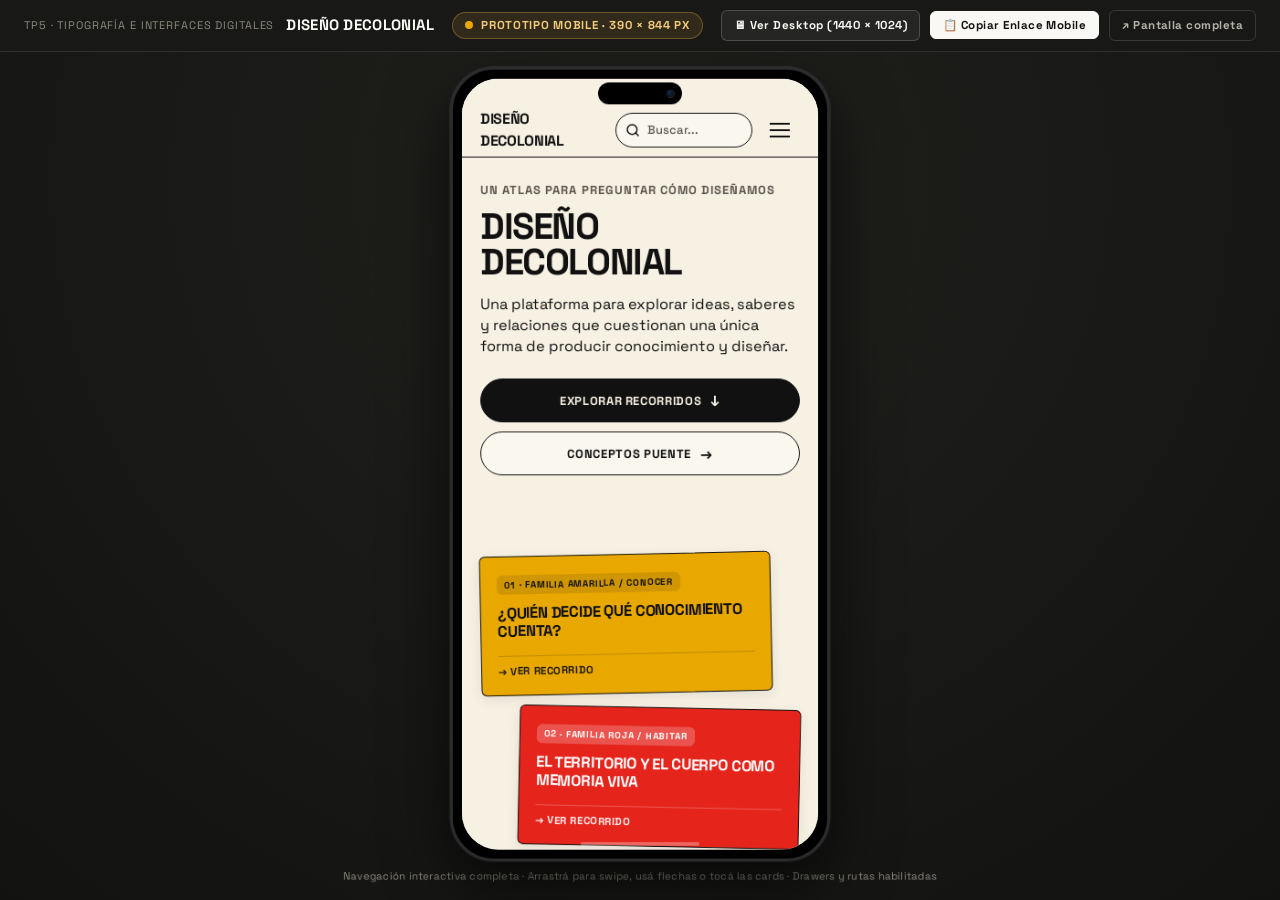
==== commit 197fab33: "Add files via upload" ====
--- a/index.html
+++ b/index.html
@@ -1,1402 +1,1420 @@
-<!DOCTYPE html>
-<html lang="es">
-<head>
-  <meta charset="UTF-8">
-  <meta name="viewport" content="width=device-width, initial-scale=1.0">
-  <title>Diseño Decolonial — Glosario Tipográfico | FADU UBA</title>
-  
-  <!-- Tipografía Space Grotesk -->
-  <link rel="preconnect" href="https://fonts.googleapis.com">
-  <link rel="preconnect" href="https://fonts.gstatic.com" crossorigin>
-  <link href="https://fonts.googleapis.com/css2?family=Space+Grotesk:wght@400;500;600;700&display=swap" rel="stylesheet">
-  
-  <link rel="stylesheet" href="css/styles.css">
-</head>
-<body class="theme-decolonial">
-  <!-- ENCABEZADO PRINCIPAL -->
-  <header class="site-header" id="top-header">
-    <div class="header-inner container">
-      <div class="brand">
-        <a href="#home" class="brand-link" id="brand-home-link" aria-label="Ir al inicio">
-          <span class="brand-title">DISEÑO DECOLONIAL</span>
-        </a>
-      </div>
-
-      <nav class="main-nav" aria-label="Navegación principal">
-        <ul class="nav-list">
-          <li><a href="#home" class="nav-link active" data-nav="home">EXPLORAR</a></li>
-          <li><a href="#rutas" class="nav-link" data-nav="rutas">RUTAS</a></li>
-          <li><a href="#compartidos" class="nav-link" data-nav="compartidos">CONCEPTOS PUENTE</a></li>
-          <li><a href="#fuentes" class="nav-link" data-nav="fuentes">FUENTES</a></li>
-        </ul>
-      </nav>
-
-      <div class="header-actions">
-        <div class="search-trigger-wrapper">
-          <div class="search-input-box" id="search-box">
-            <svg class="search-icon" width="16" height="16" viewBox="0 0 24 24" fill="none" stroke="currentColor" stroke-width="2.2" stroke-linecap="round" stroke-linejoin="round">
-              <circle cx="11" cy="11" r="8"></circle>
-              <line x1="21" y1="21" x2="16.65" y2="16.65"></line>
-            </svg>
-            <input type="text" id="global-search-input" placeholder="Buscar..." autocomplete="off" aria-label="Buscar concepto en el glosario">
-            <button type="button" id="search-clear-btn" class="search-clear" aria-label="Limpiar búsqueda" style="display: none;">✕</button>
-          </div>
-          <!-- Dropdown con resultados en tiempo real -->
-          <div class="search-results-dropdown" id="search-results" style="display: none;" role="listbox"></div>
-        </div>
-
-        <button class="mobile-menu-toggle" id="mobile-menu-btn" aria-label="Abrir menú" aria-expanded="false">
-          <span class="bar"></span>
-          <span class="bar"></span>
-          <span class="bar"></span>
-        </button>
-      </div>
-    </div>
-  </header>
-
-  <!-- CONTENEDOR PRINCIPAL DE VISTAS -->
-  <main id="app-main">
-    
-    <!-- ========================================== -->
-    <!-- VISTA 1: HOME / EXPLORAR                   -->
-    <!-- ========================================== -->
-    <div id="view-home" class="app-view active-view">
-      
-      <!-- HERO EDITORIAL -->
-      <section class="hero-section container">
-        <div class="hero-grid">
-          
-          <!-- Columna izquierda: Información e interacciones directas -->
-          <div class="hero-content">
-            <div class="hero-kicker">UN ATLAS PARA PREGUNTAR CÓMO DISEÑAMOS</div>
-            <h1 class="hero-main-title">
-              DISEÑO<br>DECOLONIAL
-            </h1>
-            <p class="hero-lead">
-              Una plataforma para explorar ideas, saberes y relaciones que cuestionan una única forma de producir conocimiento y diseñar.
-            </p>
-
-            <!-- Jerarquía de Acciones del Hero: Acción Principal y Secundaria -->
-            <div class="hero-actions-container">
-              <a href="#rutas" class="hero-cta-btn hero-cta-primary" id="hero-btn-explore" aria-label="Explorar los cuatro recorridos conceptuales">
-                <span>EXPLORAR RECORRIDOS</span>
-                <span class="hero-cta-arrow" aria-hidden="true">↓</span>
-              </a>
-              <a href="#compartidos" class="hero-cta-btn hero-cta-secondary" id="hero-btn-puentes" aria-label="Ir a los 8 conceptos puente compartidos">
-                <span>CONCEPTOS PUENTE</span>
-                <span class="hero-cta-arrow" aria-hidden="true">→</span>
-              </a>
-            </div>
-          </div>
-
-          <!-- Columna derecha: Composición gráfica editorial (Introducción al Sistema Cromático) -->
-          <div class="hero-composition">
-            <div class="poster-stack" aria-label="Introducción visual interactiva a las tres familias cromáticas">
-              <!-- Bloque Amarillo: 01 CONOCER -->
-              <a href="#conocer" class="poster-plane plane-yellow" id="hero-plane-conocer" aria-label="Explorar Recorrido 01 Conocer: ¿Quién decide qué conocimiento cuenta?">
-                <span class="plane-route-badge badge-yellow">01 · FAMILIA AMARILLA / CONOCER</span>
-                <p class="plane-text-yellow">¿QUIÉN DECIDE QUÉ CONOCIMIENTO CUENTA?</p>
-                <span class="plane-mobile-cue" aria-hidden="true">→ VER RECORRIDO</span>
-                <div class="plane-hover-reveal" aria-hidden="true">
-                  <div class="plane-hover-meta">
-                    <strong class="plane-hover-name">01 · CONOCER</strong>
-                    <span class="plane-hover-desc">Cuestionar categorías heredadas · 11 conceptos</span>
-                  </div>
-                  <span class="plane-hover-action">VER RECORRIDO <span class="plane-hover-arrow">→</span></span>
-                </div>
-              </a>
-              <!-- Bloque Rojo: 02 HABITAR -->
-              <a href="#habitar" class="poster-plane plane-red" id="hero-plane-habitar" aria-label="Explorar Recorrido 02 Habitar: El territorio y el cuerpo como memoria viva">
-                <span class="plane-route-badge badge-red">02 · FAMILIA ROJA / HABITAR</span>
-                <p class="plane-text-red">EL TERRITORIO Y EL CUERPO COMO MEMORIA VIVA</p>
-                <span class="plane-mobile-cue" aria-hidden="true">→ VER RECORRIDO</span>
-                <div class="plane-hover-reveal" aria-hidden="true">
-                  <div class="plane-hover-meta">
-                    <strong class="plane-hover-name">02 · HABITAR</strong>
-                    <span class="plane-hover-desc">Cuerpo, territorio y cuidado · 8 conceptos</span>
-                  </div>
-                  <span class="plane-hover-action">VER RECORRIDO <span class="plane-hover-arrow">→</span></span>
-                </div>
-              </a>
-              <!-- Bloque Azul: 03 DESOBEDECER -->
-              <a href="#desobedecer" class="poster-plane plane-blue" id="hero-plane-desobedecer" aria-label="Explorar Recorrido 03 Desobedecer: Otras formas de conocer también cuentan">
-                <span class="plane-route-badge badge-blue">03 · FAMILIA AZUL / DESOBEDECER</span>
-                <p class="plane-text-blue">“Otras formas de conocer también cuentan.”</p>
-                <span class="plane-mobile-cue" aria-hidden="true">→ VER RECORRIDO</span>
-                <div class="plane-hover-reveal" aria-hidden="true">
-                  <div class="plane-hover-meta">
-                    <strong class="plane-hover-name">03 · DESOBEDECER</strong>
-                    <span class="plane-hover-desc">Desafiar estructuras de dominación · 11 conceptos</span>
-                  </div>
-                  <span class="plane-hover-action">VER RECORRIDO <span class="plane-hover-arrow">→</span></span>
-                </div>
-              </a>
-            </div>
-          </div>
-
-        </div>
-
-        <div class="hero-meta-bar">
-          <div class="meta-tagline">
-            <span class="meta-dot-indicator">●</span>
-            ATLAS TIPOGRÁFICO DECOLONIAL · 4 RECORRIDOS · 8 PUENTES · 41 CONCEPTOS
-          </div>
-        </div>
-      </section>
-
-      <!-- SECCIÓN RESUMEN DE RUTAS: 4 GRANDES ENTRADAS -->
-      <section class="routes-summary-section container" id="rutas">
-        <div class="section-intro-bar">
-          <div class="section-intro-kicker">CUATRO RECORRIDOS CONCEPTUALES</div>
-          <div class="section-intro-instruction">ELEGÍ UNA RUTA PARA COMENZAR ↓</div>
-        </div>
-
-        <div class="routes-cards-grid">
-          <!-- RUTA 01 -->
-          <a href="#conocer" class="route-summary-card card-route-yellow" data-route-id="conocer" aria-label="Explorar ruta 01 Conocer">
-            <div class="route-card-main">
-              <h2 class="route-card-title">01 · CONOCER</h2>
-              <h3 class="route-card-question">¿QUÉ CONSIDERAMOS CONOCIMIENTO?</h3>
-              <p class="route-card-desc">
-                Explora las distintas formas de producir, transmitir y validar saberes.
-              </p>
-            </div>
-            <div class="route-card-footer">
-              <span class="route-count-badge">11 CONCEPTOS</span>
-              <span class="route-card-action-arrow" aria-hidden="true">→</span>
-            </div>
-          </a>
-
-          <!-- RUTA 02 -->
-          <a href="#habitar" class="route-summary-card card-route-red" data-route-id="habitar" aria-label="Explorar ruta 02 Habitar">
-            <div class="route-card-main">
-              <h2 class="route-card-title">02 · HABITAR</h2>
-              <h3 class="route-card-question">¿DESDE DÓNDE SE PRODUCE EL CONOCIMIENTO?</h3>
-              <p class="route-card-desc">
-                Explora la relación entre cuerpo, territorio, comunidad y formas de vida.
-              </p>
-            </div>
-            <div class="route-card-footer">
-              <span class="route-count-badge">8 CONCEPTOS</span>
-              <span class="route-card-action-arrow" aria-hidden="true">→</span>
-            </div>
-          </a>
-
-          <!-- RUTA 03 -->
-          <a href="#desobedecer" class="route-summary-card card-route-blue" data-route-id="desobedecer" aria-label="Explorar ruta 03 Desobedecer">
-            <div class="route-card-main">
-              <h2 class="route-card-title">03 · DESOBEDECER</h2>
-              <h3 class="route-card-question">¿QUIÉN DECIDE QUÉ SABERES SON VÁLIDOS?</h3>
-              <p class="route-card-desc">
-                Cuestiona las estructuras coloniales que jerarquizan y excluyen conocimientos.
-              </p>
-            </div>
-            <div class="route-card-footer">
-              <span class="route-count-badge">11 CONCEPTOS</span>
-              <span class="route-card-action-arrow" aria-hidden="true">→</span>
-            </div>
-          </a>
-
-          <!-- RUTA 04: ESPACIO DE ENCUENTRO ENTRE LAS TRES FAMILIAS -->
-          <a href="#relacionar" class="route-summary-card card-route-relacionar card-route-encounter" data-route-id="relacionar" aria-label="Explorar ruta 04 Relacionar">
-            <div class="route-card-main">
-              <h2 class="route-card-title">04 · RELACIONAR</h2>
-              <h3 class="route-card-question">¿QUÉ PASA CUANDO DISTINTOS SABERES SE ENCUENTRAN?</h3>
-              <p class="route-card-desc">
-                Explora sus cruces, tensiones y posibilidades de diálogo.
-              </p>
-            </div>
-            <div class="route-card-footer">
-              <div class="route-triad-footer-group">
-                <div class="route-triad-header-badge" aria-hidden="true">
-                  <span class="triad-chip chip-y">01</span>
-                  <span class="triad-plus">+</span>
-                  <span class="triad-chip chip-r">02</span>
-                  <span class="triad-plus">+</span>
-                  <span class="triad-chip chip-b">03</span>
-                </div>
-                <span class="route-count-badge">11 CONCEPTOS</span>
-              </div>
-              <span class="route-card-action-arrow" aria-hidden="true">→</span>
-            </div>
-          </a>
-        </div>
-      </section>
-
-      <!-- CAPÍTULO RUTA 01: CONOCER (FAMILIA AMARILLA) -->
-      <section class="route-chapter-section container chapter-conocer" id="conocer">
-        <header class="chapter-header">
-          <div class="chapter-title-group">
-            <span class="chapter-number number-yellow">01</span>
-            <h2 class="chapter-title">CONOCER</h2>
-            <p class="chapter-bajada">
-              Familia Amarilla / Ocre · Conceptos que cuestionan las categorías heredadas de la modernidad y abren paso a otros saberes.
-            </p>
-          </div>
-          <div class="chapter-count-indicator">
-            <div class="vertical-divider yellow-bar"></div>
-            <span class="count-text">11 CONCEPTOS<br>FAMILIA AMARILLA</span>
-          </div>
-        </header>
-
-        <div class="route-cards-carousel-container" data-route="conocer">
-          <button type="button" class="carousel-arrow-btn arrow-prev" data-route="conocer" aria-label="Concepto anterior de 01 Conocer">
-            <span aria-hidden="true">←</span>
-          </button>
-          <div class="concepts-grid grid-route-01" id="grid-conocer">
-            <!-- Renderizado dinámico desde data.js -->
-          </div>
-          <button type="button" class="carousel-arrow-btn arrow-next" data-route="conocer" aria-label="Concepto siguiente de 01 Conocer">
-            <span aria-hidden="true">→</span>
-          </button>
-        </div>
-        <div class="carousel-dots-row" id="dots-conocer" aria-label="Navegación de conceptos de Conocer"></div>
-
-        <!-- Navegación editorial al pie de capítulo -->
-        <div class="chapter-nav-footer">
-          <a href="#rutas" class="chapter-nav-btn btn-nav-index" aria-label="Volver al índice de los 4 recorridos">↑ ÍNDICE DE RECORRIDOS</a>
-          <a href="#habitar" class="chapter-nav-btn btn-nav-next" aria-label="Ir al siguiente recorrido: 02 Habitar">
-            <span>SIGUIENTE: 02 HABITAR</span>
-            <span class="nav-arrow" aria-hidden="true">→</span>
-          </a>
-        </div>
-      </section>
-
-      <!-- CAPÍTULO RUTA 02: HABITAR (FAMILIA ROJA) -->
-      <section class="route-chapter-section container chapter-habitar" id="habitar">
-        <header class="chapter-header">
-          <div class="chapter-title-group">
-            <span class="chapter-number number-red">02</span>
-            <h2 class="chapter-title">HABITAR</h2>
-            <p class="chapter-bajada">
-              Familia Roja · Formas de vincularse con el territorio, el cuerpo y el cuidado de la vida comunitaria.
-            </p>
-          </div>
-          <div class="chapter-count-indicator">
-            <div class="vertical-divider red-bar"></div>
-            <span class="count-text">8 CONCEPTOS<br>FAMILIA ROJA</span>
-          </div>
-        </header>
-
-        <div class="route-cards-carousel-container" data-route="habitar">
-          <button type="button" class="carousel-arrow-btn arrow-prev" data-route="habitar" aria-label="Concepto anterior de 02 Habitar">
-            <span aria-hidden="true">←</span>
-          </button>
-          <div class="concepts-grid grid-route-02" id="grid-habitar">
-            <!-- Renderizado dinámico desde data.js -->
-          </div>
-          <button type="button" class="carousel-arrow-btn arrow-next" data-route="habitar" aria-label="Concepto siguiente de 02 Habitar">
-            <span aria-hidden="true">→</span>
-          </button>
-        </div>
-        <div class="carousel-dots-row" id="dots-habitar" aria-label="Navegación de conceptos de Habitar"></div>
-
-        <!-- Navegación editorial al pie de capítulo -->
-        <div class="chapter-nav-footer">
-          <a href="#rutas" class="chapter-nav-btn btn-nav-index" aria-label="Volver al índice de los 4 recorridos">↑ ÍNDICE DE RECORRIDOS</a>
-          <a href="#desobedecer" class="chapter-nav-btn btn-nav-next" aria-label="Ir al siguiente recorrido: 03 Desobedecer">
-            <span>SIGUIENTE: 03 DESOBEDECER</span>
-            <span class="nav-arrow" aria-hidden="true">→</span>
-          </a>
-        </div>
-      </section>
-
-      <!-- CAPÍTULO RUTA 03: DESOBEDECER (FAMILIA AZUL) -->
-      <section class="route-chapter-section container chapter-desobedecer" id="desobedecer">
-        <header class="chapter-header">
-          <div class="chapter-title-group">
-            <span class="chapter-number number-blue">03</span>
-            <h2 class="chapter-title">DESOBEDECER</h2>
-            <p class="chapter-bajada">
-              Familia Azul · Conceptos que desafían las estructuras de dominación y abren alternativas proyectuales.
-            </p>
-          </div>
-          <div class="chapter-count-indicator">
-            <div class="vertical-divider blue-bar"></div>
-            <span class="count-text">11 CONCEPTOS<br>FAMILIA AZUL</span>
-          </div>
-        </header>
-
-        <div class="route-cards-carousel-container" data-route="desobedecer">
-          <button type="button" class="carousel-arrow-btn arrow-prev" data-route="desobedecer" aria-label="Concepto anterior de 03 Desobedecer">
-            <span aria-hidden="true">←</span>
-          </button>
-          <div class="concepts-grid grid-route-03" id="grid-desobedecer">
-            <!-- Renderizado dinámico desde data.js -->
-          </div>
-          <button type="button" class="carousel-arrow-btn arrow-next" data-route="desobedecer" aria-label="Concepto siguiente de 03 Desobedecer">
-            <span aria-hidden="true">→</span>
-          </button>
-        </div>
-        <div class="carousel-dots-row" id="dots-desobedecer" aria-label="Navegación de conceptos de Desobedecer"></div>
-
-        <!-- Navegación editorial al pie de capítulo -->
-        <div class="chapter-nav-footer">
-          <a href="#rutas" class="chapter-nav-btn btn-nav-index" aria-label="Volver al índice de los 4 recorridos">↑ ÍNDICE DE RECORRIDOS</a>
-          <a href="#relacionar" class="chapter-nav-btn btn-nav-next" aria-label="Ir al siguiente recorrido: 04 Relacionar">
-            <span>SIGUIENTE: 04 RELACIONAR</span>
-            <span class="nav-arrow" aria-hidden="true">→</span>
-          </a>
-        </div>
-      </section>
-
-      <!-- CAPÍTULO RUTA 04: RELACIONAR (ENCUENTRO DE FAMILIAS) -->
-      <section class="route-chapter-section container chapter-relacionar chapter-encounter" id="relacionar">
-        <header class="chapter-header">
-          <div class="chapter-title-group">
-            <div class="encounter-eyebrow">
-              <span class="encounter-chip chip-y">01 CONOCER</span>
-              <span class="encounter-term-group">
-                <span class="encounter-plus">+</span>
-                <span class="encounter-chip chip-r">02 HABITAR</span>
-              </span>
-              <span class="encounter-term-group">
-                <span class="encounter-plus">+</span>
-                <span class="encounter-chip chip-b">03 DESOBEDECER</span>
-              </span>
-            </div>
-            <span class="chapter-number number-triad">04</span>
-            <h2 class="chapter-title">RELACIONAR</h2>
-            <p class="chapter-bajada">
-              Lugar donde se encuentran las tres familias: articulación de saberes diversos, justicia cognitiva y tender puentes hacia el pluriverso.
-            </p>
-          </div>
-          <div class="chapter-count-indicator">
-            <div class="vertical-divider triad-bar">
-              <span class="triad-segment segment-y"></span>
-              <span class="triad-segment segment-r"></span>
-              <span class="triad-segment segment-b"></span>
-            </div>
-            <span class="count-text">11 CONCEPTOS<br>ESPACIO DE ENCUENTRO</span>
-          </div>
-        </header>
-
-        <div class="route-cards-carousel-container" data-route="relacionar">
-          <button type="button" class="carousel-arrow-btn arrow-prev" data-route="relacionar" aria-label="Concepto anterior de 04 Relacionar">
-            <span aria-hidden="true">←</span>
-          </button>
-          <div class="concepts-grid grid-route-04" id="grid-relacionar">
-            <!-- Renderizado dinámico desde data.js (con Epistemologías del Sur destacada) -->
-          </div>
-          <button type="button" class="carousel-arrow-btn arrow-next" data-route="relacionar" aria-label="Concepto siguiente de 04 Relacionar">
-            <span aria-hidden="true">→</span>
-          </button>
-        </div>
-        <div class="carousel-dots-row" id="dots-relacionar" aria-label="Navegación de conceptos de Relacionar"></div>
-
-        <!-- Navegación editorial al pie de capítulo -->
-        <div class="chapter-nav-footer">
-          <a href="#rutas" class="chapter-nav-btn btn-nav-index" aria-label="Volver al índice de los 4 recorridos">↑ ÍNDICE DE RECORRIDOS</a>
-          <a href="#compartidos" class="chapter-nav-btn btn-nav-next" aria-label="Ir a los conceptos puente">
-            <span>EXPLORAR CONCEPTOS PUENTE</span>
-            <span class="nav-arrow" aria-hidden="true">→</span>
-          </a>
-        </div>
-      </section>
-
-      <!-- SECCIÓN: 8 CONCEPTOS COMPARTIDOS / PUENTES -->
-      <section class="shared-bridges-section container" id="compartidos">
-        <div class="bridges-layout">
-          <div class="bridges-text-col">
-            <h2 class="bridges-title">8 CONCEPTOS COMPARTIDOS</h2>
-            <p class="bridges-bajada">
-              Funcionan como puentes entre glosarios y campos de conocimiento. Hacé click en cualquiera para ver su definición decolonial.
-            </p>
-          </div>
-
-          <div class="bridges-ribbons-col" id="shared-ribbons-container">
-            <!-- Ribbons renderizados dinámicamente -->
-          </div>
-        </div>
-
-        <!-- Navegación editorial al pie de puentes -->
-        <div class="chapter-nav-footer bridges-nav-footer">
-          <a href="#rutas" class="chapter-nav-btn btn-nav-index" aria-label="Volver al índice de recorridos">↑ ÍNDICE DE RECORRIDOS</a>
-          <a href="#fuentes" class="chapter-nav-btn btn-nav-next" aria-label="Ir a fuentes y referencias">
-            <span>FUENTES Y REFERENCIAS</span>
-            <span class="nav-arrow" aria-hidden="true">↓</span>
-          </a>
-        </div>
-      </section>
-
-      <!-- SECCIÓN: FUENTES Y REFERENCIAS (CIERRE EDITORIAL / BIBLIOGRÁFICO) -->
-      <section class="sources-references-section container" id="fuentes" aria-label="Fuentes y Referencias">
-        <header class="biblio-header">
-          <div class="biblio-meta-top">
-            <span class="biblio-kicker">MARCO TEÓRICO Y BIBLIOGRÁFICO</span>
-            <span class="biblio-accent-dots" aria-hidden="true">
-              <span class="dot-color dot-yellow"></span>
-              <span class="dot-color dot-red"></span>
-              <span class="dot-color dot-blue"></span>
-            </span>
-          </div>
-          <h2 class="biblio-heading">FUENTES Y REFERENCIAS</h2>
-          <p class="biblio-bajada">
-            Lecturas y marcos teóricos que acompañan la problematización decolonial del conocimiento, el territorio y la práctica proyectual.
-          </p>
-        </header>
-
-        <div class="biblio-layout">
-          
-          <!-- Columna 1: PENSAMIENTO DECOLONIAL -->
-          <div class="biblio-col">
-            <div class="biblio-group">
-              <h3 class="biblio-group-title">
-                <span class="biblio-group-dot dot-yellow" aria-hidden="true"></span>
-                PENSAMIENTO DECOLONIAL
-              </h3>
-
-              <ul class="biblio-list" role="list">
-                <!-- Ref 1: Boaventura 2014 -->
-                <li class="biblio-entry">
-                  <div class="biblio-entry-header">
-                    <span class="biblio-author">Boaventura de Sousa Santos</span>
-                    <span class="biblio-year">2014</span>
-                  </div>
-                  <div class="biblio-work">
-                    <a href="https://www.routledge.com/Epistemologies-of-the-South-Justice-Against-Epistemicide/Santos/p/book/9781612056333" target="_blank" rel="noopener noreferrer" class="biblio-link" aria-label="Epistemologies of the South en Routledge (abre en nueva pestaña)">
-                      <em>Epistemologies of the South: Justice Against Epistemicide</em>
-                      <span class="biblio-arrow" aria-hidden="true">↗</span>
-                    </a>
-                  </div>
-                  <div class="biblio-meta">
-                    <span class="biblio-publisher">Routledge</span>
-                  </div>
-                </li>
-
-                <!-- Ref 2: Boaventura 2007 -->
-                <li class="biblio-entry">
-                  <div class="biblio-entry-header">
-                    <span class="biblio-author">Boaventura de Sousa Santos</span>
-                    <span class="biblio-year">2007</span>
-                  </div>
-                  <div class="biblio-work">
-                    <a href="https://www.jstor.org/stable/40241677" target="_blank" rel="noopener noreferrer" class="biblio-link" aria-label="Beyond Abyssal Thinking en JSTOR (abre en nueva pestaña)">
-                      <em>“Beyond Abyssal Thinking: From Global Lines to Ecologies of Knowledges”</em>
-                      <span class="biblio-arrow" aria-hidden="true">↗</span>
-                    </a>
-                  </div>
-                  <div class="biblio-meta">
-                    <span class="biblio-publisher">Review (Fernand Braudel Center)</span>
-                  </div>
-                </li>
-
-                <!-- Ref 3: Silvia Rivera Cusicanqui 2010 -->
-                <li class="biblio-entry">
-                  <div class="biblio-entry-header">
-                    <span class="biblio-author">Silvia Rivera Cusicanqui</span>
-                    <span class="biblio-year">2010</span>
-                  </div>
-                  <div class="biblio-work">
-                    <a href="https://tintalimon.com.ar/libro/chixinakax-utxiwa/" target="_blank" rel="noopener noreferrer" class="biblio-link" aria-label="Ch’ixinakax utxiwa en Tinta Limón (abre en nueva pestaña)">
-                      <em>Ch’ixinakax utxiwa: Una reflexión sobre prácticas y discursos descolonizadores</em>
-                      <span class="biblio-arrow" aria-hidden="true">↗</span>
-                    </a>
-                  </div>
-                  <div class="biblio-meta">
-                    <span class="biblio-publisher">Tinta Limón</span>
-                  </div>
-                </li>
-              </ul>
-            </div>
-          </div>
-
-          <!-- Columna 2: DISEÑO Y PLURIVERSO + REPRESENTACIÓN -->
-          <div class="biblio-col">
-            <!-- Grupo: DISEÑO Y PLURIVERSO -->
-            <div class="biblio-group">
-              <h3 class="biblio-group-title">
-                <span class="biblio-group-dot dot-red" aria-hidden="true"></span>
-                DISEÑO Y PLURIVERSO
-              </h3>
-
-              <ul class="biblio-list" role="list">
-                <!-- Ref 4: Arturo Escobar 2018 -->
-                <li class="biblio-entry">
-                  <div class="biblio-entry-header">
-                    <span class="biblio-author">Arturo Escobar</span>
-                    <span class="biblio-year">2018</span>
-                  </div>
-                  <div class="biblio-work">
-                    <a href="https://www.dukeupress.edu/designs-for-the-pluriverse" target="_blank" rel="noopener noreferrer" class="biblio-link" aria-label="Designs for the Pluriverse en Duke University Press (abre en nueva pestaña)">
-                      <em>Designs for the Pluriverse: Radical Interdependence, Autonomy, and the Making of Worlds</em>
-                      <span class="biblio-arrow" aria-hidden="true">↗</span>
-                    </a>
-                  </div>
-                  <div class="biblio-meta">
-                    <span class="biblio-publisher">Duke University Press</span>
-                  </div>
-                </li>
-              </ul>
-            </div>
-
-            <!-- Grupo: REPRESENTACIÓN -->
-            <div class="biblio-group">
-              <h3 class="biblio-group-title">
-                <span class="biblio-group-dot dot-blue" aria-hidden="true"></span>
-                REPRESENTACIÓN
-              </h3>
-
-              <ul class="biblio-list" role="list">
-                <!-- Ref 5: bell hooks 1992 -->
-                <li class="biblio-entry">
-                  <div class="biblio-entry-header">
-                    <span class="biblio-author">bell hooks</span>
-                    <span class="biblio-year">1992</span>
-                  </div>
-                  <div class="biblio-work">
-                    <a href="https://www.routledge.com/Black-Looks-Race-and-Representation/hooks/p/book/9781138821552" target="_blank" rel="noopener noreferrer" class="biblio-link" aria-label="Black Looks en Routledge (abre en nueva pestaña)">
-                      <em>Black Looks: Race and Representation</em>
-                      <span class="biblio-arrow" aria-hidden="true">↗</span>
-                    </a>
-                  </div>
-                  <div class="biblio-meta">
-                    <span class="biblio-publisher">South End Press</span>
-                  </div>
-                </li>
-              </ul>
-            </div>
-          </div>
-
-        </div>
-
-        <!-- Cierre de navegación discreto -->
-        <div class="biblio-nav-footer">
-          <a href="#compartidos" class="chapter-nav-btn btn-nav-index" aria-label="Volver a conceptos puente">↑ CONCEPTOS PUENTE</a>
-          <a href="#home" class="chapter-nav-btn btn-nav-index" aria-label="Subir al inicio del atlas">↑ SUBIR AL INICIO</a>
-        </div>
-      </section>
-
-    </div><!-- /#view-home -->
-
-
-    <!-- ========================================== -->
-    <!-- VISTA 2: DETALLE EPISTEMOLOGÍAS DEL SUR    -->
-    <!-- ========================================== -->
-    <div id="view-detail" class="app-view">
-      
-      <!-- HERO DEL CONCEPTO DESTACADO -->
-      <header id="epistemologias-del-sur" class="detail-hero-section container">
-        <div class="detail-breadcrumb-bar">
-          <a href="#relacionar" class="btn-back-breadcrumb" id="detail-back-home">
-            <span class="arrow-back" aria-hidden="true">←</span> VOLVER A RELACIONAR
-          </a>
-          <span class="detail-badge-kicker">04 · RELACIONAR / FICHA CONCEPTUAL 22</span>
-        </div>
-
-        <div class="detail-hero-grid">
-          
-          <div class="detail-hero-text">
-            <h1 class="detail-main-title">
-              EPISTEMOLOGÍAS<br>DEL SUR
-            </h1>
-            <p class="detail-subtitle">
-              Una mirada que desborda el canon occidental: visibiliza saberes subordinados, reconoce la pluralidad del conocimiento y sitúa la práctica del diseño en la justicia cognitiva.
-            </p>
-
-            <!-- Navegación editorial interna del concepto -->
-            <nav class="detail-subsections-nav" aria-label="Navegación del concepto">
-              <a href="#seccion-que-son" class="detail-nav-pill" data-scroll-to="seccion-que-son">
-                <span class="detail-nav-num">01</span> ¿QUÉ SON?
-              </a>
-              <a href="#seccion-mas-alla-del-mapa" class="detail-nav-pill" data-scroll-to="seccion-mas-alla-del-mapa">
-                <span class="detail-nav-num">02</span> MÁS ALLÁ DEL MAPA
-              </a>
-              <a href="#seccion-en-diseno" class="detail-nav-pill" data-scroll-to="seccion-en-diseno">
-                <span class="detail-nav-num">03</span> EN DISEÑO
-              </a>
-              <a href="#seccion-relacionados" class="detail-nav-pill" data-scroll-to="seccion-relacionados">
-                <span class="detail-nav-num">04</span> CONCEPTOS RELACIONADOS
-              </a>
-            </nav>
-          </div>
-
-          <!-- Columna Derecha: Composición Gráfica de 3 Planos Editoriales Superpuestos -->
-          <div class="detail-composition" aria-label="Composición gráfica tri-cromática de Epistemologías del Sur">
-            <div class="detail-planes-stack">
-
-              <!-- PLANO 1: ROJO (Arriba / Derecha) -->
-              <a href="#seccion-que-son" 
-                 class="detail-plane detail-plane-red" 
-                 data-scroll-to="seccion-que-son" 
-                 aria-label="01 · ¿Qué son?: ¿Qué saberes quedaron fuera?">
-                <span class="detail-plane-text">¿QUÉ SABERES<br>QUEDARON FUERA?</span>
-                <span class="detail-plane-hint" aria-hidden="true">
-                  <span>01 · ¿QUÉ SON?</span>
-                  <span class="detail-plane-arrow">→</span>
-                </span>
-              </a>
-
-              <!-- PLANO 2: AMARILLO (Superpuesto hacia la izquierda) -->
-              <a href="#seccion-mas-alla-del-mapa" 
-                 class="detail-plane detail-plane-yellow" 
-                 data-scroll-to="seccion-mas-alla-del-mapa" 
-                 aria-label="02 · Más allá del mapa: Sur no es solo un lugar">
-                <span class="detail-plane-text">SUR ≠ SOLO<br>UN LUGAR</span>
-                <span class="detail-plane-hint" aria-hidden="true">
-                  <span>02 · MÁS ALLÁ DEL MAPA</span>
-                  <span class="detail-plane-arrow">→</span>
-                </span>
-              </a>
-
-              <!-- PLANO 3: AZUL (Abajo / Derecha) -->
-              <a href="#seccion-en-diseno" 
-                 class="detail-plane detail-plane-blue" 
-                 data-scroll-to="seccion-en-diseno" 
-                 aria-label="03 · En diseño: Otras voces, otros saberes">
-                <span class="detail-plane-text">OTRAS VOCES.<br>OTROS SABERES.</span>
-                <span class="detail-plane-hint" aria-hidden="true">
-                  <span>03 · EN DISEÑO</span>
-                  <span class="detail-plane-arrow">→</span>
-                </span>
-              </a>
-
-            </div>
-          </div>
-
-        </div>
-      </header>
-
-      <!-- SUBSECCIÓN 01: ¿QUÉ SON? -->
-      <section class="detail-block-section block-editorial-canvas" id="seccion-que-son">
-        <div class="container block-inner">
-          <div class="block-left-col">
-            <div class="block-kicker">01 / ¿QUÉ SON?</div>
-            <h2 class="block-main-heading">
-              CONOCER TAMBIÉN ES UNA FORMA DE HACER VISIBLE.
-            </h2>
-            <div class="block-tags-list">
-              <span class="tag-item">04 · ENCUENTRO</span>
-              <span class="tag-sep">/</span>
-              <span class="tag-item">JUSTICIA COGNITIVA</span>
-              <span class="tag-sep">/</span>
-              <span class="tag-item">PLURIVERSO</span>
-            </div>
-
-            <!-- Marco Teórico Autoral -->
-            <div class="detail-author-reference">
-              <span class="ref-kicker">MARCO CONCEPTUAL</span>
-              <h3 class="ref-author">BOAVENTURA DE SOUSA SANTOS</h3>
-              <p class="ref-desc">
-                Sostiene que la comprensión del mundo es mucho más amplia que la comprensión occidental del mundo, y que la justicia social global es inseparable de la justicia cognitiva global.
-              </p>
-            </div>
-          </div>
-
-          <div class="block-right-col">
-            <!-- Definición Oficial del Glosario con Resaltado Tipográfico -->
-            <div class="block-editorial-body definition-editorial-lead">
-              <p>
-                Las epistemologías del Sur constituyen un conjunto de perspectivas que buscan <strong class="hl-term hl-conocer">visibilizar</strong> conocimientos producidos por comunidades históricamente subordinadas por los procesos coloniales. No hacen referencia únicamente a una ubicación geográfica, sino a experiencias sociales marcadas por la <strong class="hl-term hl-habitar">exclusión</strong> y la <strong class="hl-term hl-desobedecer">resistencia</strong>.
-              </p>
-              <p>
-                En diseño, invitan a <strong class="hl-term hl-conocer">ampliar</strong> las fuentes de referencia, <strong class="hl-term hl-habitar">valorar</strong> prácticas locales y <strong class="hl-term hl-desobedecer">reconocer</strong> que la producción de conocimiento excede ampliamente los ámbitos académicos tradicionales.
-              </p>
-            </div>
-
-            <!-- Análisis de los 6 Conceptos-Clave -->
-            <div class="definition-key-block">
-              <div class="key-block-header">
-                <span class="key-block-title">CONCEPTOS-CLAVE DE LA DEFINICIÓN</span>
-              </div>
-              <div class="six-terms-grid">
-                <div class="term-mini-card">
-                  <div class="term-mini-card-top">
-                    <span class="dot-color dot-yellow"></span>
-                    <span class="term-mini-name">VISIBILIZAR</span>
-                  </div>
-                  <p class="term-mini-role">Poner en primer plano memorias y conocimientos que el universalismo moderno declaró ignorancia o folklore.</p>
-                </div>
-
-                <div class="term-mini-card">
-                  <div class="term-mini-card-top">
-                    <span class="dot-color dot-red"></span>
-                    <span class="term-mini-name">EXCLUSIÓN</span>
-                  </div>
-                  <p class="term-mini-role">Señalar la línea abisal que separó saberes legítimos de experiencias subalternizadas por el colonialismo.</p>
-                </div>
-
-                <div class="term-mini-card">
-                  <div class="term-mini-card-top">
-                    <span class="dot-color dot-blue"></span>
-                    <span class="term-mini-name">RESISTENCIA</span>
-                  </div>
-                  <p class="term-mini-role">Reconocer prácticas vivas con las que comunidades sostienen su lengua, territorio y cosmovisión.</p>
-                </div>
-
-                <div class="term-mini-card">
-                  <div class="term-mini-card-top">
-                    <span class="dot-color dot-yellow"></span>
-                    <span class="term-mini-name">AMPLIAR</span>
-                  </div>
-                  <p class="term-mini-role">Incorporar archivos populares, historias orales y referencias visuales no hegemónicas a la disciplina.</p>
-                </div>
-
-                <div class="term-mini-card">
-                  <div class="term-mini-card-top">
-                    <span class="dot-color dot-red"></span>
-                    <span class="term-mini-name">VALORAR</span>
-                  </div>
-                  <p class="term-mini-role">Comprender la complejidad conceptual y técnica de los oficios y materialidades situadas en el territorio.</p>
-                </div>
-
-                <div class="term-mini-card">
-                  <div class="term-mini-card-top">
-                    <span class="dot-color dot-blue"></span>
-                    <span class="term-mini-name">RECONOCER</span>
-                  </div>
-                  <p class="term-mini-role">Aceptar que la validez del saber proyectual no reside exclusivamente en títulos ni claustros académicos.</p>
-                </div>
-              </div>
-            </div>
-
-            <div class="block-action-footer">
-              <a href="#seccion-mas-alla-del-mapa" class="btn-next-editorial" data-scroll-to="seccion-mas-alla-del-mapa">
-                <span>02 MÁS ALLÁ DEL MAPA</span>
-                <span class="arrow-next" aria-hidden="true">→</span>
-              </a>
-            </div>
-          </div>
-        </div>
-      </section>
-
-      <!-- SUBSECCIÓN 02: MÁS ALLÁ DEL MAPA -->
-      <section class="detail-block-section block-editorial-surface" id="seccion-mas-alla-del-mapa">
-        <div class="container block-inner-wide">
-          <div class="block-top-row">
-            <div class="block-header-text">
-              <div class="block-kicker">02 / MÁS ALLÁ DEL MAPA</div>
-              <h2 class="block-main-heading">¿DÓNDE ESTÁ EL SUR?</h2>
-            </div>
-            <div class="block-header-lead">
-              Las epistemologías del Sur no hacen referencia únicamente a una ubicación geográfica, sino a experiencias sociales marcadas por la exclusión y la resistencia.
-            </div>
-          </div>
-
-          <!-- Composición Editorial de 3 Dimensiones (Territorio, Exclusión, Resistencia) -->
-          <div class="map-dimensions-grid">
-            
-            <!-- 01 — TERRITORIO -->
-            <article class="dimension-card dim-territorio">
-              <div class="dimension-card-header">
-                <span class="dimension-kicker tag-habitar">02 · HABITAR / CUERPO Y ESPACIO</span>
-                <h3 class="dimension-title">01 — TERRITORIO</h3>
-                <h4 class="dimension-subhead">El espacio como relación viva y afectiva.</h4>
-              </div>
-              <p class="dimension-body">
-                El Sur no equivale a la tierra como recurso medible o superficie cartográfica: es el territorio entendido como entramado de afectos, memorias compartidas y cuidados comunitarios. Pensar desde el territorio implica rechazar la pretensión de diseñar desde un «no-lugar» universal.
-              </p>
-              <div class="dimension-quote">
-                “Pensar desde el lugar que se habita, no desde el mapa que se impone.”
-              </div>
-              <div class="dimension-card-footer">
-                <button type="button" class="btn-dimension-action" data-open-concept="40" aria-label="Abrir concepto 40 Territorio en el glosario">
-                  <span>VER CONCEPTO: 40 · TERRITORIO</span>
-                  <span class="action-arrow" aria-hidden="true">→</span>
-                </button>
-              </div>
-            </article>
-
-            <!-- 02 — EXCLUSIÓN -->
-            <article class="dimension-card dim-exclusion">
-              <div class="dimension-card-header">
-                <span class="dimension-kicker tag-conocer">01 · CONOCER / LÍNEA ABISAL</span>
-                <h3 class="dimension-title">02 — EXCLUSIÓN</h3>
-                <h4 class="dimension-subhead">La descalificación de saberes no eurocéntricos.</h4>
-              </div>
-              <p class="dimension-body">
-                El Sur nombra a las comunidades cuyos conocimientos fueron subordinados por el universalismo moderno. La matriz colonial trazó una separación tajante entre ciencia metropolitana y saberes locales. Superar la exclusión exige cuestionar quién decide qué es válido.
-              </p>
-              <div class="dimension-quote">
-                “Hacer visible lo que el canon decretó inexistente o inferior.”
-              </div>
-              <div class="dimension-card-footer">
-                <button type="button" class="btn-dimension-action" data-open-concept="21" aria-label="Abrir concepto 21 Diversidad Epistemológica en el glosario">
-                  <span>VER CONCEPTO: 21 · DIVERSIDAD EPIST.</span>
-                  <span class="action-arrow" aria-hidden="true">→</span>
-                </button>
-              </div>
-            </article>
-
-            <!-- 03 — RESISTENCIA -->
-            <article class="dimension-card dim-resistencia">
-              <div class="dimension-card-header">
-                <span class="dimension-kicker tag-desobedecer">03 · DESOBEDECER / REEXISTENCIA</span>
-                <h3 class="dimension-title">03 — RESISTENCIA</h3>
-                <h4 class="dimension-subhead">Autonomías activas y futuros plurales.</h4>
-              </div>
-              <p class="dimension-body">
-                La resistencia no es una reacción pasiva: es reexistencia activa. Sostiene formas propias de comunicar, transmitir saberes y organizarse frente a siglos de asimilación cultural, abriendo alternativas de diseño fundamentadas en el bien común y la soberanía comunitaria.
-              </p>
-              <div class="dimension-quote">
-                “Reexistir: crear mundos donde quepan muchos mundos.”
-              </div>
-              <div class="dimension-card-footer">
-                <button type="button" class="btn-dimension-action" data-open-concept="38" aria-label="Abrir concepto 38 Resistencia en el glosario">
-                  <span>VER CONCEPTO: 38 · RESISTENCIA</span>
-                  <span class="action-arrow" aria-hidden="true">→</span>
-                </button>
-              </div>
-            </article>
-
-          </div>
-
-          <div class="block-wide-footer">
-            <div class="footer-tag-left">PENSAR DESDE OTROS LUGARES · MULTIPLICIDAD DE SURES</div>
-            <a href="#seccion-en-diseno" class="btn-next-editorial" data-scroll-to="seccion-en-diseno">
-              <span>03 EN DISEÑO</span>
-              <span class="arrow-next" aria-hidden="true">→</span>
-            </a>
-          </div>
-        </div>
-      </section>
-
-      <!-- SUBSECCIÓN 03: EN DISEÑO -->
-      <section class="detail-block-section block-editorial-canvas" id="seccion-en-diseno">
-        <div class="container block-inner-wide">
-          <div class="block-top-row">
-            <div class="block-header-text">
-              <div class="block-kicker">03 / EN DISEÑO</div>
-              <h2 class="block-main-heading">DEL CONOCIMIENTO A LA PRÁCTICA</h2>
-            </div>
-            <div class="block-header-lead">
-              En diseño, las epistemologías del Sur no constituyen una teoría abstracta: operan como una metodología crítica para revisar desde dónde investigamos, qué formas legitimamos y con quiénes construimos sentido.
-            </div>
-          </div>
-
-          <!-- 3 Tarjetas de Color de Práctica Proyectual con Acciones Reales -->
-          <div class="practice-cards-grid">
-            
-            <!-- AMPLIAR -->
-            <article class="practice-card card-action-yellow">
-              <div class="practice-card-top">
-                <span class="practice-card-header-tag">01 · FUENTES Y ARCHIVOS</span>
-                <h3 class="practice-card-title">AMPLIAR</h3>
-                <h4 class="practice-card-statement">Ampliar las fuentes de referencia.</h4>
-              </div>
-              <p class="practice-card-detail">
-                Desbordar la biblioteca canónica del diseño eurocentrado. Incorporar gráfica popular, memoria oral, sistemas visuales vernáculos y archivos comunitarios como fundamentos legítimos del proyecto.
-              </p>
-              <div class="practice-card-prompt">
-                <strong>Pregunta de taller:</strong> ¿Qué voces, memorias y genealogías visuales no están presentes en tu bibliografía de diseño?
-              </div>
-              <button type="button" class="btn-practice-action" data-open-concept="39" aria-label="Explorar concepto 39 Saber Situado en el glosario">
-                <span>EXPLORAR: 39 · SABER SITUADO</span>
-                <span class="action-arrow" aria-hidden="true">→</span>
-              </button>
-            </article>
-
-            <!-- VALORAR -->
-            <article class="practice-card card-action-red">
-              <div class="practice-card-top">
-                <span class="practice-card-header-tag">02 · TÉCNICAS Y CONTEXTO</span>
-                <h3 class="practice-card-title">VALORAR</h3>
-                <h4 class="practice-card-statement">Valorar prácticas locales.</h4>
-              </div>
-              <p class="practice-card-detail">
-                Reconocer el rigor y valor de las técnicas artesanales, materialidades territoriales y modos colectivos de producción sin caer en la folklorización estética ni el extractivismo visual.
-              </p>
-              <div class="practice-card-prompt">
-                <strong>Pregunta de taller:</strong> ¿Cómo dialoga tu proyecto con los oficios, materiales y necesidades de su entorno real?
-              </div>
-              <button type="button" class="btn-practice-action" data-open-concept="20" aria-label="Explorar concepto 20 Diseño Situado en el glosario">
-                <span>EXPLORAR: 20 · DISEÑO SITUADO</span>
-                <span class="action-arrow" aria-hidden="true">→</span>
-              </button>
-            </article>
-
-            <!-- RECONOCER -->
-            <article class="practice-card card-action-blue">
-              <div class="practice-card-top">
-                <span class="practice-card-header-tag">03 · SABERES Y AUTONOMÍAS</span>
-                <h3 class="practice-card-title">RECONOCER</h3>
-                <h4 class="practice-card-statement">Reconocer que la producción de conocimiento excede los ámbitos académicos tradicionales.</h4>
-              </div>
-              <p class="practice-card-detail">
-                Comprender que los saberes proyectuales no nacen únicamente de la universidad ni de agencias corporativas: emergen de comunidades vivas que resuelven colectivamente su existencia.
-              </p>
-              <div class="practice-card-prompt">
-                <strong>Pregunta de taller:</strong> ¿Para quién y con quién estás diseñando? ¿Quién valida las decisiones de tu trabajo?
-              </div>
-              <button type="button" class="btn-practice-action" data-open-concept="28" aria-label="Explorar concepto 28 Justicia Cognitiva en el glosario">
-                <span>EXPLORAR: 28 · JUSTICIA COGNITIVA</span>
-                <span class="action-arrow" aria-hidden="true">→</span>
-              </button>
-            </article>
-
-          </div>
-
-          <div class="block-wide-footer">
-            <div class="footer-tag-left">TRANSFORMACIÓN DE LA PRAXIS · DISEÑO DECOLONIAL</div>
-            <a href="#seccion-relacionados" class="btn-next-editorial" data-scroll-to="seccion-relacionados">
-              <span>04 CONCEPTOS RELACIONADOS</span>
-              <span class="arrow-next" aria-hidden="true">→</span>
-            </a>
-          </div>
-        </div>
-      </section>
-
-      <!-- SUBSECCIÓN 04: CONCEPTOS RELACIONADOS -->
-      <section class="detail-block-section block-editorial-surface" id="seccion-relacionados">
-        <div class="container block-inner-wide">
-          <div class="block-top-row">
-            <div class="block-header-text">
-              <div class="block-kicker">04 / RELACIONADOS</div>
-              <h2 class="block-main-heading">CONSTELACIÓN DE SABERES VINCULADOS</h2>
-            </div>
-            <div class="block-header-lead">
-              Epistemologías del Sur conecta de manera orgánica con el glosario completo: articula preguntas sobre cómo se produce el saber, desde qué territorio se habita y cómo se transforma la práctica proyectual. Hacé click en cualquier concepto para abrir su ficha completa.
-            </div>
-          </div>
-
-          <!-- Constelación Conceptual Estructurada en 3 Ejes (Vista Desktop) -->
-          <div class="related-constellation-container constellation-desktop-grid">
-            
-            <!-- Eje 1: Validar y Situar el Saber (Familia Conocer · Amarillo) -->
-            <div class="constellation-axis-group">
-              <div class="axis-header">
-                <span class="axis-badge tag-conocer">EJE 01 · DESDE LA PRODUCCIÓN DEL SABER</span>
-                <span class="axis-title">Cuestionar la universalidad y situar la mirada</span>
-              </div>
-              <div class="axis-cards-pair">
-                
-                <!-- Concepto 39: Saber Situado -->
-                <button type="button" class="constellation-card axis-conocer" data-open-concept="39" aria-label="Abrir concepto 39 Saber Situado">
-                  <div class="constellation-card-top">
-                    <span class="card-family-tag tag-conocer">
-                      <span class="dot-color dot-yellow"></span>
-                      01 · CONOCER
-                    </span>
-                    <span class="card-concept-num-badge">39</span>
-                  </div>
-                  <h3 class="constellation-card-title">SABER SITUADO</h3>
-                  <p class="constellation-card-rationale">
-                    Declara desde qué posición corporal, histórica y geográfica se produce todo conocimiento, desmontando la neutralidad abstracta.
-                  </p>
-                  <span class="constellation-card-action">
-                    <span>ABRIR EN GLOSARIO</span>
-                    <span aria-hidden="true">→</span>
-                  </span>
-                </button>
-
-                <!-- Concepto 21: Diversidad Epistemológica -->
-                <button type="button" class="constellation-card axis-conocer" data-open-concept="21" aria-label="Abrir concepto 21 Diversidad Epistemológica">
-                  <div class="constellation-card-top">
-                    <span class="card-family-tag tag-conocer">
-                      <span class="dot-color dot-yellow"></span>
-                      01 · CONOCER
-                    </span>
-                    <span class="card-concept-num-badge">21</span>
-                  </div>
-                  <h3 class="constellation-card-title">DIVERSIDAD EPISTEMOLÓGICA</h3>
-                  <p class="constellation-card-rationale">
-                    Reconoce la multiplicidad de sistemas de pensamiento legítimos frente a la pretensión monocultural de la ciencia moderna.
-                  </p>
-                  <span class="constellation-card-action">
-                    <span>ABRIR EN GLOSARIO</span>
-                    <span aria-hidden="true">→</span>
-                  </span>
-                </button>
-
-              </div>
-            </div>
-
-            <!-- Eje 2: Espacio Vivido y lo Colectivo (Familia Habitar · Rojo) -->
-            <div class="constellation-axis-group">
-              <div class="axis-header">
-                <span class="axis-badge tag-habitar">EJE 02 · DESDE EL ESPACIO HABITADO</span>
-                <span class="axis-title">Cuerpo, memoria comunitaria y territorio vivo</span>
-              </div>
-              <div class="axis-cards-pair">
-                
-                <!-- Concepto 40: Territorio -->
-                <button type="button" class="constellation-card axis-habitar" data-open-concept="40" aria-label="Abrir concepto 40 Territorio">
-                  <div class="constellation-card-top">
-                    <span class="card-family-tag tag-habitar">
-                      <span class="dot-color dot-red"></span>
-                      02 · HABITAR
-                    </span>
-                    <span class="card-concept-num-badge">40</span>
-                  </div>
-                  <h3 class="constellation-card-title">TERRITORIO</h3>
-                  <p class="constellation-card-rationale">
-                    El Sur se materializa en el territorio como tejido de afectos, relaciones y memorias compartidas que resisten la lógica extractivista.
-                  </p>
-                  <span class="constellation-card-action">
-                    <span>ABRIR EN GLOSARIO</span>
-                    <span aria-hidden="true">→</span>
-                  </span>
-                </button>
-
-                <!-- Concepto 02: Comunidad -->
-                <button type="button" class="constellation-card axis-habitar" data-open-concept="2" aria-label="Abrir concepto 02 Comunidad">
-                  <div class="constellation-card-top">
-                    <span class="card-family-tag tag-habitar">
-                      <span class="dot-color dot-red"></span>
-                      02 · HABITAR / PUENTE
-                    </span>
-                    <span class="card-concept-num-badge">02</span>
-                  </div>
-                  <h3 class="constellation-card-title">COMUNIDAD</h3>
-                  <p class="constellation-card-rationale">
-                    Sujeto colectivo que crea, transmite y custodia los saberes situados que las epistemologías del Sur buscan visibilizar.
-                  </p>
-                  <span class="constellation-card-action">
-                    <span>ABRIR EN GLOSARIO</span>
-                    <span aria-hidden="true">→</span>
-                  </span>
-                </button>
-
-              </div>
-            </div>
-
-            <!-- Eje 3: Praxis Decolonial y Encuentro (Tri-cromático · Relacionar) -->
-            <div class="constellation-axis-group">
-              <div class="axis-header">
-                <span class="axis-badge tag-relacionar">EJE 03 · PRAXIS DECOLONIAL Y DISEÑO</span>
-                <span class="axis-title">Igualdad epistémica y metodología proyectual</span>
-              </div>
-              <div class="axis-cards-pair">
-                
-                <!-- Concepto 28: Justicia Cognitiva -->
-                <button type="button" class="constellation-card axis-relacionar" data-open-concept="28" aria-label="Abrir concepto 28 Justicia Cognitiva">
-                  <div class="constellation-card-top">
-                    <span class="card-family-tag tag-relacionar">
-                      <span class="triad-dots"><span class="dot-yellow"></span><span class="dot-red"></span><span class="dot-blue"></span></span>
-                      04 · ENCUENTRO
-                    </span>
-                    <span class="card-concept-num-badge">28</span>
-                  </div>
-                  <h3 class="constellation-card-title">JUSTICIA COGNITIVA</h3>
-                  <p class="constellation-card-rationale">
-                    Principio fundante de Sousa Santos: la igualdad epistémica entre distintas formas de saber como condición indispensable para la justicia social.
-                  </p>
-                  <span class="constellation-card-action">
-                    <span>ABRIR EN GLOSARIO</span>
-                    <span aria-hidden="true">→</span>
-                  </span>
-                </button>
-
-                <!-- Concepto 20: Diseño Situado -->
-                <button type="button" class="constellation-card axis-relacionar" data-open-concept="20" aria-label="Abrir concepto 20 Diseño Situado">
-                  <div class="constellation-card-top">
-                    <span class="card-family-tag tag-relacionar">
-                      <span class="triad-dots"><span class="dot-yellow"></span><span class="dot-red"></span><span class="dot-blue"></span></span>
-                      04 · ENCUENTRO
-                    </span>
-                    <span class="card-concept-num-badge">20</span>
-                  </div>
-                  <h3 class="constellation-card-title">DISEÑO SITUADO</h3>
-                  <p class="constellation-card-rationale">
-                    La traducción proyectual directa: diseñar reconociendo los sesgos, memorias y condiciones materiales de cada territorio concreto.
-                  </p>
-                  <span class="constellation-card-action">
-                    <span>ABRIR EN GLOSARIO</span>
-                    <span aria-hidden="true">→</span>
-                  </span>
-                </button>
-
-              </div>
-            </div>
-
-          </div>
-
-          <!-- Constelación Mobile: Carrusel Editorial de 1 Card por vez -->
-          <div class="constellation-carousel-mobile" id="constellation-mobile-carousel">
-            <div class="route-cards-carousel-container constellation-carousel-container" data-route="constellation">
-              <button type="button" class="carousel-arrow-btn arrow-prev" data-route="constellation" aria-label="Concepto vinculado anterior">
-                <span aria-hidden="true">←</span>
-              </button>
-              <div class="concepts-grid grid-constellation" id="grid-constellation">
-                
-                <!-- Card 1: 39 Saber Situado -->
-                <article class="concept-card constellation-carousel-card card-family-conocer active-mobile-card" tabindex="0" role="button" data-route="conocer" data-open-concept="39" aria-label="Abrir concepto 39 Saber Situado en el glosario">
-                  <div class="card-content-inner">
-                    <div class="card-meta-row">
-                      <div class="card-meta-left">
-                        <div class="card-family-tag tag-conocer">
-                          <span class="dot-color dot-yellow"></span>
-                          01 · CONOCER
-                        </div>
-                        <span class="card-concept-num-badge">39</span>
-                      </div>
-                      <span class="card-index-counter">01 / 06</span>
-                      <span class="concept-card-arrow" aria-hidden="true">→</span>
-                    </div>
-                    <div class="constellation-card-axis-pill">EJE 01 · DESDE LA PRODUCCIÓN DEL SABER</div>
-                    <h3 class="concept-card-title">SABER SITUADO</h3>
-                    <p class="concept-card-snippet">Declara desde qué posición corporal, histórica y geográfica se produce todo conocimiento, desmontando la neutralidad abstracta.</p>
-                    <div class="concept-card-mobile-action">
-                      <span class="concept-card-mobile-btn">
-                        ABRIR EN GLOSARIO <span class="action-arrow">→</span>
-                      </span>
-                    </div>
-                  </div>
-                </article>
-
-                <!-- Card 2: 21 Diversidad Epistemológica -->
-                <article class="concept-card constellation-carousel-card card-family-conocer" tabindex="0" role="button" data-route="conocer" data-open-concept="21" aria-label="Abrir concepto 21 Diversidad Epistemológica en el glosario">
-                  <div class="card-content-inner">
-                    <div class="card-meta-row">
-                      <div class="card-meta-left">
-                        <div class="card-family-tag tag-conocer">
-                          <span class="dot-color dot-yellow"></span>
-                          01 · CONOCER
-                        </div>
-                        <span class="card-concept-num-badge">21</span>
-                      </div>
-                      <span class="card-index-counter">02 / 06</span>
-                      <span class="concept-card-arrow" aria-hidden="true">→</span>
-                    </div>
-                    <div class="constellation-card-axis-pill">EJE 01 · DESDE LA PRODUCCIÓN DEL SABER</div>
-                    <h3 class="concept-card-title">DIVERSIDAD EPISTEMOLÓGICA</h3>
-                    <p class="concept-card-snippet">Reconoce la multiplicidad de sistemas de pensamiento legítimos frente a la pretensión monocultural de la ciencia moderna.</p>
-                    <div class="concept-card-mobile-action">
-                      <span class="concept-card-mobile-btn">
-                        ABRIR EN GLOSARIO <span class="action-arrow">→</span>
-                      </span>
-                    </div>
-                  </div>
-                </article>
-
-                <!-- Card 3: 40 Territorio -->
-                <article class="concept-card constellation-carousel-card card-family-habitar" tabindex="0" role="button" data-route="habitar" data-open-concept="40" aria-label="Abrir concepto 40 Territorio en el glosario">
-                  <div class="card-content-inner">
-                    <div class="card-meta-row">
-                      <div class="card-meta-left">
-                        <div class="card-family-tag tag-habitar">
-                          <span class="dot-color dot-red"></span>
-                          02 · HABITAR
-                        </div>
-                        <span class="card-concept-num-badge">40</span>
-                      </div>
-                      <span class="card-index-counter">03 / 06</span>
-                      <span class="concept-card-arrow" aria-hidden="true">→</span>
-                    </div>
-                    <div class="constellation-card-axis-pill">EJE 02 · DESDE EL ESPACIO HABITADO</div>
-                    <h3 class="concept-card-title">TERRITORIO</h3>
-                    <p class="concept-card-snippet">El Sur se materializa en el territorio como tejido de afectos, relaciones y memorias compartidas que resisten la lógica extractivista.</p>
-                    <div class="concept-card-mobile-action">
-                      <span class="concept-card-mobile-btn">
-                        ABRIR EN GLOSARIO <span class="action-arrow">→</span>
-                      </span>
-                    </div>
-                  </div>
-                </article>
-
-                <!-- Card 4: 02 Comunidad -->
-                <article class="concept-card constellation-carousel-card card-family-habitar" tabindex="0" role="button" data-route="habitar" data-open-concept="2" aria-label="Abrir concepto 02 Comunidad en el glosario">
-                  <div class="card-content-inner">
-                    <div class="card-meta-row">
-                      <div class="card-meta-left">
-                        <div class="card-family-tag tag-habitar">
-                          <span class="dot-color dot-red"></span>
-                          02 · HABITAR / PUENTE
-                        </div>
-                        <span class="card-concept-num-badge">02</span>
-                      </div>
-                      <span class="card-index-counter">04 / 06</span>
-                      <span class="concept-card-arrow" aria-hidden="true">→</span>
-                    </div>
-                    <div class="constellation-card-axis-pill">EJE 02 · DESDE EL ESPACIO HABITADO</div>
-                    <h3 class="concept-card-title">COMUNIDAD</h3>
-                    <p class="concept-card-snippet">Sujeto colectivo que crea, transmite y custodia los saberes situados que las epistemologías del Sur buscan visibilizar.</p>
-                    <div class="concept-card-mobile-action">
-                      <span class="concept-card-mobile-btn">
-                        ABRIR EN GLOSARIO <span class="action-arrow">→</span>
-                      </span>
-                    </div>
-                  </div>
-                </article>
-
-                <!-- Card 5: 28 Justicia Cognitiva -->
-                <article class="concept-card constellation-carousel-card card-family-relacionar" tabindex="0" role="button" data-route="relacionar" data-open-concept="28" aria-label="Abrir concepto 28 Justicia Cognitiva en el glosario">
-                  <div class="card-content-inner">
-                    <div class="card-meta-row">
-                      <div class="card-meta-left">
-                        <div class="card-family-tag tag-relacionar">
-                          <span class="triad-dots"><span class="dot-yellow"></span><span class="dot-red"></span><span class="dot-blue"></span></span>
-                          04 · ENCUENTRO
-                        </div>
-                        <span class="card-concept-num-badge">28</span>
-                      </div>
-                      <span class="card-index-counter">05 / 06</span>
-                      <span class="concept-card-arrow" aria-hidden="true">→</span>
-                    </div>
-                    <div class="constellation-card-axis-pill">EJE 03 · PRAXIS DECOLONIAL Y DISEÑO</div>
-                    <h3 class="concept-card-title">JUSTICIA COGNITIVA</h3>
-                    <p class="concept-card-snippet">Principio fundante de Sousa Santos: la igualdad epistémica entre distintas formas de saber como condición indispensable para la justicia social.</p>
-                    <div class="concept-card-mobile-action">
-                      <span class="concept-card-mobile-btn">
-                        ABRIR EN GLOSARIO <span class="action-arrow">→</span>
-                      </span>
-                    </div>
-                  </div>
-                </article>
-
-                <!-- Card 6: 20 Diseño Situado -->
-                <article class="concept-card constellation-carousel-card card-family-relacionar" tabindex="0" role="button" data-route="relacionar" data-open-concept="20" aria-label="Abrir concepto 20 Diseño Situado en el glosario">
-                  <div class="card-content-inner">
-                    <div class="card-meta-row">
-                      <div class="card-meta-left">
-                        <div class="card-family-tag tag-relacionar">
-                          <span class="triad-dots"><span class="dot-yellow"></span><span class="dot-red"></span><span class="dot-blue"></span></span>
-                          04 · ENCUENTRO
-                        </div>
-                        <span class="card-concept-num-badge">20</span>
-                      </div>
-                      <span class="card-index-counter">06 / 06</span>
-                      <span class="concept-card-arrow" aria-hidden="true">→</span>
-                    </div>
-                    <div class="constellation-card-axis-pill">EJE 03 · PRAXIS DECOLONIAL Y DISEÑO</div>
-                    <h3 class="concept-card-title">DISEÑO SITUADO</h3>
-                    <p class="concept-card-snippet">La traducción proyectual directa: diseñar reconociendo los sesgos, memorias y condiciones materiales de cada territorio concreto.</p>
-                    <div class="concept-card-mobile-action">
-                      <span class="concept-card-mobile-btn">
-                        ABRIR EN GLOSARIO <span class="action-arrow">→</span>
-                      </span>
-                    </div>
-                  </div>
-                </article>
-
-              </div>
-              <button type="button" class="carousel-arrow-btn arrow-next" data-route="constellation" aria-label="Concepto vinculado siguiente">
-                <span aria-hidden="true">→</span>
-              </button>
-            </div>
-            <div class="carousel-dots-row" id="dots-constellation" aria-label="Navegación de conceptos vinculados"></div>
-          </div>
-
-          <div class="detail-bottom-return-bar">
-            <a href="#relacionar" class="btn-return-big" id="detail-bottom-return-btn">
-              <span class="arrow-back" aria-hidden="true">←</span> VOLVER AL RECORRIDO RELACIONAR
-            </a>
-          </div>
-        </div>
-      </section>
-
-    </div><!-- /#view-detail -->
-
-  </main>
-
-  <!-- MODAL / DRAWER EDITORIAL PARA TODAS LAS ENTRADAS DEL GLOSARIO -->
-  <div class="concept-drawer-backdrop" id="concept-drawer-backdrop" aria-hidden="true">
-    <aside class="concept-drawer-panel" id="concept-drawer" role="dialog" aria-modal="true" aria-labelledby="drawer-concept-title">
-      <div class="drawer-chromatic-accent" id="drawer-chromatic-accent"></div>
-      <div class="drawer-header">
-        <div class="drawer-meta-tags">
-          <span class="drawer-badge" id="drawer-number">00</span>
-          <span class="drawer-route-tag" id="drawer-route-tag">RUTA</span>
-        </div>
-        <button type="button" class="drawer-close-btn" id="drawer-close-btn" aria-label="Cerrar ficha">
-          ✕
-        </button>
-      </div>
-
-      <div class="drawer-body">
-        <h2 class="drawer-title" id="drawer-concept-title">TÍTULO DEL CONCEPTO</h2>
-        
-        <div class="drawer-author-box" id="drawer-author-box" style="display: none;">
-          <span class="author-label">REFERENCIA AUTORAL / PENSAMIENTO:</span>
-          <span class="author-name" id="drawer-author-name"></span>
-        </div>
-
-        <div class="drawer-definition-box">
-          <p class="drawer-definition-text" id="drawer-definition-text"></p>
-        </div>
-
-        <div class="drawer-tags-container">
-          <span class="drawer-tags-label">ETIQUETAS TEMÁTICAS:</span>
-          <div class="drawer-tags-list" id="drawer-tags-list"></div>
-        </div>
-
-        <div class="drawer-related-container">
-          <span class="drawer-related-label">CONCEPTOS RELACIONADOS:</span>
-          <div class="drawer-related-list" id="drawer-related-list"></div>
-        </div>
-      </div>
-    </aside>
-  </div>
-
-  <!-- PIE DE PÁGINA -->
-  <footer class="site-footer">
-    <div class="container footer-content">
-      <div class="footer-left">
-        <p class="footer-project-title">TP5 — TIPOGRAFÍA E INTERFACES DIGITALES</p>
-        <p class="footer-course">Tipografía 2 · Cátedra Cosgaya · FADU UBA · Comisión: PATO + JUANCHO</p>
-      </div>
-      <div class="footer-right">
-        <p class="footer-assigned">Concepto Asignado: <strong>22 — Epistemologías del Sur</strong></p>
-        <p class="footer-specs">Desktop 1440 × 1024 px · Total 41 conceptos</p>
-      </div>
-    </div>
-  </footer>
-
-  <!-- BADGE FLOTANTE DE CONTROL DE PROTOTIPOS -->
-  <aside id="prototype-badge" class="prototype-floating-badge" aria-label="Control de prototipos Desktop y Mobile">
-    <div class="prototype-badge-content">
-      <span class="prototype-badge-label" id="prototype-badge-label">
-        <span class="prototype-badge-dot" aria-hidden="true"></span>
-        <span id="prototype-badge-text">PROTOTIPO DESKTOP · 1440 × 1024 PX</span>
-      </span>
-      <a href="index.html?version=mobile" id="prototype-badge-link" class="prototype-badge-btn" aria-label="Cambiar a prototipo Mobile">
-        📱 Ver Mobile (390 × 844) →
-      </a>
-      <button type="button" id="prototype-badge-close" class="prototype-badge-dismiss" aria-label="Ocultar aviso de prototipo" title="Ocultar aviso">
-        ✕
-      </button>
-    </div>
-  </aside>
-
-  <!-- SHELL DE PRESENTACIÓN DE DISPOSITIVO MOBILE (PARA VISUALIZACIÓN EN ESCRITORIO) -->
-  <div id="device-preview-shell" class="device-preview-shell" style="display: none;" aria-label="Visualizador de Prototipo Mobile 390 × 844 px">
-    <header class="device-studio-header">
-      <div class="device-studio-brand">
-        <span class="device-studio-tag">TP5 · TIPOGRAFÍA E INTERFACES DIGITALES</span>
-        <h1 class="device-studio-title">DISEÑO DECOLONIAL</h1>
-      </div>
-      <div class="device-studio-center">
-        <div class="device-badge-active">
-          <span class="dot-color dot-yellow"></span>
-          <span>PROTOTIPO MOBILE · 390 × 844 PX</span>
-        </div>
-      </div>
-      <div class="device-studio-actions">
-        <a href="index.html?version=desktop" id="device-btn-desktop" class="device-action-btn btn-secondary">
-          🖥 Ver Desktop (1440 × 1024)
-        </a>
-        <button type="button" id="device-btn-copy" class="device-action-btn btn-primary" title="Copiar enlace directo a este prototipo mobile">
-          📋 Copiar Enlace Mobile
-        </button>
-        <a href="index.html?version=mobile&embed=1" target="_blank" rel="noopener noreferrer" id="device-btn-fullscreen" class="device-action-btn btn-icon" title="Abrir en pestaña nueva">
-          ↗ Pantalla completa
-        </a>
-      </div>
-    </header>
-
-    <main class="device-stage-container">
-      <div class="device-mockup-wrapper">
-        <div class="device-mockup-bezel">
-          <!-- Dynamic Island / Speaker notch -->
-          <div class="device-dynamic-island" aria-hidden="true">
-            <span class="device-camera-lens"></span>
-          </div>
-          
-          <!-- Iframe que carga el prototipo real en 390x844 -->
-          <iframe id="mobile-device-iframe" class="device-screen-iframe" title="Pantalla interactiva del prototipo mobile" loading="eager"></iframe>
-
-          <!-- Home indicator bar -->
-          <div class="device-home-bar" aria-hidden="true"></div>
-        </div>
-        
-        <p class="device-hint-caption">
-          Navegación interactiva completa · Arrastrá para swipe, usá flechas o tocá las cards · Drawers y rutas habilitadas
-        </p>
-      </div>
-    </main>
-  </div>
-
-  <script src="js/data.js"></script>
-  <script src="js/app.js"></script>
-</body>
-</html>
+<!DOCTYPE html>
+<html lang="es">
+<head>
+  <meta charset="UTF-8">
+  <meta name="viewport" content="width=device-width, initial-scale=1.0">
+  <title>Diseño Decolonial — Glosario Tipográfico | Prototipo Mobile (390 × 844)</title>
+  
+  <!-- Tipografía Space Grotesk -->
+    <!-- Configuracion de Prototipo por Defecto: MOBILE (390 x 844) -->
+  <meta name="default-prototype" content="mobile">
+  <meta name="theme-color" content="#141413">
+  <link rel="preconnect" href="https://fonts.googleapis.com">
+  <link rel="preconnect" href="https://fonts.gstatic.com" crossorigin>
+  <link href="https://fonts.googleapis.com/css2?family=Space+Grotesk:wght@400;500;600;700&display=swap" rel="stylesheet">
+  
+  <link rel="stylesheet" href="css/styles.css">
+  
+  <script>
+    (function() {
+      try {
+        var isEmbed = window.self !== window.top || new URLSearchParams(window.location.search).get('embed') === '1';
+        var isDesktop = window.innerWidth > 768;
+        var meta = document.querySelector('meta[name="default-prototype"]');
+        var urlVer = new URLSearchParams(window.location.search).get('version');
+        var isMobile = (urlVer === 'mobile') || (!urlVer && ((meta && meta.content === 'mobile') || window.location.pathname.toLowerCase().includes('/mobile')));
+        if (!isEmbed && isDesktop && isMobile) {
+          document.documentElement.classList.add('mode-device-preview');
+        }
+      } catch (e) {}
+    })();
+  </script>
+</head>
+<body class="theme-decolonial">
+  <!-- ENCABEZADO PRINCIPAL -->
+  <header class="site-header" id="top-header">
+    <div class="header-inner container">
+      <div class="brand">
+        <a href="#home" class="brand-link" id="brand-home-link" aria-label="Ir al inicio">
+          <span class="brand-title">DISEÑO DECOLONIAL</span>
+        </a>
+      </div>
+
+      <nav class="main-nav" aria-label="Navegación principal">
+        <ul class="nav-list">
+          <li><a href="#home" class="nav-link active" data-nav="home">EXPLORAR</a></li>
+          <li><a href="#rutas" class="nav-link" data-nav="rutas">RUTAS</a></li>
+          <li><a href="#compartidos" class="nav-link" data-nav="compartidos">CONCEPTOS PUENTE</a></li>
+          <li><a href="#fuentes" class="nav-link" data-nav="fuentes">FUENTES</a></li>
+        </ul>
+      </nav>
+
+      <div class="header-actions">
+        <div class="search-trigger-wrapper">
+          <div class="search-input-box" id="search-box">
+            <svg class="search-icon" width="16" height="16" viewBox="0 0 24 24" fill="none" stroke="currentColor" stroke-width="2.2" stroke-linecap="round" stroke-linejoin="round">
+              <circle cx="11" cy="11" r="8"></circle>
+              <line x1="21" y1="21" x2="16.65" y2="16.65"></line>
+            </svg>
+            <input type="text" id="global-search-input" placeholder="Buscar..." autocomplete="off" aria-label="Buscar concepto en el glosario">
+            <button type="button" id="search-clear-btn" class="search-clear" aria-label="Limpiar búsqueda" style="display: none;">✕</button>
+          </div>
+          <!-- Dropdown con resultados en tiempo real -->
+          <div class="search-results-dropdown" id="search-results" style="display: none;" role="listbox"></div>
+        </div>
+
+        <button class="mobile-menu-toggle" id="mobile-menu-btn" aria-label="Abrir menú" aria-expanded="false">
+          <span class="bar"></span>
+          <span class="bar"></span>
+          <span class="bar"></span>
+        </button>
+      </div>
+    </div>
+  </header>
+
+  <!-- CONTENEDOR PRINCIPAL DE VISTAS -->
+  <main id="app-main">
+    
+    <!-- ========================================== -->
+    <!-- VISTA 1: HOME / EXPLORAR                   -->
+    <!-- ========================================== -->
+    <div id="view-home" class="app-view active-view">
+      
+      <!-- HERO EDITORIAL -->
+      <section class="hero-section container">
+        <div class="hero-grid">
+          
+          <!-- Columna izquierda: Información e interacciones directas -->
+          <div class="hero-content">
+            <div class="hero-kicker">UN ATLAS PARA PREGUNTAR CÓMO DISEÑAMOS</div>
+            <h1 class="hero-main-title">
+              DISEÑO<br>DECOLONIAL
+            </h1>
+            <p class="hero-lead">
+              Una plataforma para explorar ideas, saberes y relaciones que cuestionan una única forma de producir conocimiento y diseñar.
+            </p>
+
+            <!-- Jerarquía de Acciones del Hero: Acción Principal y Secundaria -->
+            <div class="hero-actions-container">
+              <a href="#rutas" class="hero-cta-btn hero-cta-primary" id="hero-btn-explore" aria-label="Explorar los cuatro recorridos conceptuales">
+                <span>EXPLORAR RECORRIDOS</span>
+                <span class="hero-cta-arrow" aria-hidden="true">↓</span>
+              </a>
+              <a href="#compartidos" class="hero-cta-btn hero-cta-secondary" id="hero-btn-puentes" aria-label="Ir a los 8 conceptos puente compartidos">
+                <span>CONCEPTOS PUENTE</span>
+                <span class="hero-cta-arrow" aria-hidden="true">→</span>
+              </a>
+            </div>
+          </div>
+
+          <!-- Columna derecha: Composición gráfica editorial (Introducción al Sistema Cromático) -->
+          <div class="hero-composition">
+            <div class="poster-stack" aria-label="Introducción visual interactiva a las tres familias cromáticas">
+              <!-- Bloque Amarillo: 01 CONOCER -->
+              <a href="#conocer" class="poster-plane plane-yellow" id="hero-plane-conocer" aria-label="Explorar Recorrido 01 Conocer: ¿Quién decide qué conocimiento cuenta?">
+                <span class="plane-route-badge badge-yellow">01 · FAMILIA AMARILLA / CONOCER</span>
+                <p class="plane-text-yellow">¿QUIÉN DECIDE QUÉ CONOCIMIENTO CUENTA?</p>
+                <span class="plane-mobile-cue" aria-hidden="true">→ VER RECORRIDO</span>
+                <div class="plane-hover-reveal" aria-hidden="true">
+                  <div class="plane-hover-meta">
+                    <strong class="plane-hover-name">01 · CONOCER</strong>
+                    <span class="plane-hover-desc">Cuestionar categorías heredadas · 11 conceptos</span>
+                  </div>
+                  <span class="plane-hover-action">VER RECORRIDO <span class="plane-hover-arrow">→</span></span>
+                </div>
+              </a>
+              <!-- Bloque Rojo: 02 HABITAR -->
+              <a href="#habitar" class="poster-plane plane-red" id="hero-plane-habitar" aria-label="Explorar Recorrido 02 Habitar: El territorio y el cuerpo como memoria viva">
+                <span class="plane-route-badge badge-red">02 · FAMILIA ROJA / HABITAR</span>
+                <p class="plane-text-red">EL TERRITORIO Y EL CUERPO COMO MEMORIA VIVA</p>
+                <span class="plane-mobile-cue" aria-hidden="true">→ VER RECORRIDO</span>
+                <div class="plane-hover-reveal" aria-hidden="true">
+                  <div class="plane-hover-meta">
+                    <strong class="plane-hover-name">02 · HABITAR</strong>
+                    <span class="plane-hover-desc">Cuerpo, territorio y cuidado · 8 conceptos</span>
+                  </div>
+                  <span class="plane-hover-action">VER RECORRIDO <span class="plane-hover-arrow">→</span></span>
+                </div>
+              </a>
+              <!-- Bloque Azul: 03 DESOBEDECER -->
+              <a href="#desobedecer" class="poster-plane plane-blue" id="hero-plane-desobedecer" aria-label="Explorar Recorrido 03 Desobedecer: Otras formas de conocer también cuentan">
+                <span class="plane-route-badge badge-blue">03 · FAMILIA AZUL / DESOBEDECER</span>
+                <p class="plane-text-blue">“Otras formas de conocer también cuentan.”</p>
+                <span class="plane-mobile-cue" aria-hidden="true">→ VER RECORRIDO</span>
+                <div class="plane-hover-reveal" aria-hidden="true">
+                  <div class="plane-hover-meta">
+                    <strong class="plane-hover-name">03 · DESOBEDECER</strong>
+                    <span class="plane-hover-desc">Desafiar estructuras de dominación · 11 conceptos</span>
+                  </div>
+                  <span class="plane-hover-action">VER RECORRIDO <span class="plane-hover-arrow">→</span></span>
+                </div>
+              </a>
+            </div>
+          </div>
+
+        </div>
+
+        <div class="hero-meta-bar">
+          <div class="meta-tagline">
+            <span class="meta-dot-indicator">●</span>
+            ATLAS TIPOGRÁFICO DECOLONIAL · 4 RECORRIDOS · 8 PUENTES · 41 CONCEPTOS
+          </div>
+        </div>
+      </section>
+
+      <!-- SECCIÓN RESUMEN DE RUTAS: 4 GRANDES ENTRADAS -->
+      <section class="routes-summary-section container" id="rutas">
+        <div class="section-intro-bar">
+          <div class="section-intro-kicker">CUATRO RECORRIDOS CONCEPTUALES</div>
+          <div class="section-intro-instruction">ELEGÍ UNA RUTA PARA COMENZAR ↓</div>
+        </div>
+
+        <div class="routes-cards-grid">
+          <!-- RUTA 01 -->
+          <a href="#conocer" class="route-summary-card card-route-yellow" data-route-id="conocer" aria-label="Explorar ruta 01 Conocer">
+            <div class="route-card-main">
+              <h2 class="route-card-title">01 · CONOCER</h2>
+              <h3 class="route-card-question">¿QUÉ CONSIDERAMOS CONOCIMIENTO?</h3>
+              <p class="route-card-desc">
+                Explora las distintas formas de producir, transmitir y validar saberes.
+              </p>
+            </div>
+            <div class="route-card-footer">
+              <span class="route-count-badge">11 CONCEPTOS</span>
+              <span class="route-card-action-arrow" aria-hidden="true">→</span>
+            </div>
+          </a>
+
+          <!-- RUTA 02 -->
+          <a href="#habitar" class="route-summary-card card-route-red" data-route-id="habitar" aria-label="Explorar ruta 02 Habitar">
+            <div class="route-card-main">
+              <h2 class="route-card-title">02 · HABITAR</h2>
+              <h3 class="route-card-question">¿DESDE DÓNDE SE PRODUCE EL CONOCIMIENTO?</h3>
+              <p class="route-card-desc">
+                Explora la relación entre cuerpo, territorio, comunidad y formas de vida.
+              </p>
+            </div>
+            <div class="route-card-footer">
+              <span class="route-count-badge">8 CONCEPTOS</span>
+              <span class="route-card-action-arrow" aria-hidden="true">→</span>
+            </div>
+          </a>
+
+          <!-- RUTA 03 -->
+          <a href="#desobedecer" class="route-summary-card card-route-blue" data-route-id="desobedecer" aria-label="Explorar ruta 03 Desobedecer">
+            <div class="route-card-main">
+              <h2 class="route-card-title">03 · DESOBEDECER</h2>
+              <h3 class="route-card-question">¿QUIÉN DECIDE QUÉ SABERES SON VÁLIDOS?</h3>
+              <p class="route-card-desc">
+                Cuestiona las estructuras coloniales que jerarquizan y excluyen conocimientos.
+              </p>
+            </div>
+            <div class="route-card-footer">
+              <span class="route-count-badge">11 CONCEPTOS</span>
+              <span class="route-card-action-arrow" aria-hidden="true">→</span>
+            </div>
+          </a>
+
+          <!-- RUTA 04: ESPACIO DE ENCUENTRO ENTRE LAS TRES FAMILIAS -->
+          <a href="#relacionar" class="route-summary-card card-route-relacionar card-route-encounter" data-route-id="relacionar" aria-label="Explorar ruta 04 Relacionar">
+            <div class="route-card-main">
+              <h2 class="route-card-title">04 · RELACIONAR</h2>
+              <h3 class="route-card-question">¿QUÉ PASA CUANDO DISTINTOS SABERES SE ENCUENTRAN?</h3>
+              <p class="route-card-desc">
+                Explora sus cruces, tensiones y posibilidades de diálogo.
+              </p>
+            </div>
+            <div class="route-card-footer">
+              <div class="route-triad-footer-group">
+                <div class="route-triad-header-badge" aria-hidden="true">
+                  <span class="triad-chip chip-y">01</span>
+                  <span class="triad-plus">+</span>
+                  <span class="triad-chip chip-r">02</span>
+                  <span class="triad-plus">+</span>
+                  <span class="triad-chip chip-b">03</span>
+                </div>
+                <span class="route-count-badge">11 CONCEPTOS</span>
+              </div>
+              <span class="route-card-action-arrow" aria-hidden="true">→</span>
+            </div>
+          </a>
+        </div>
+      </section>
+
+      <!-- CAPÍTULO RUTA 01: CONOCER (FAMILIA AMARILLA) -->
+      <section class="route-chapter-section container chapter-conocer" id="conocer">
+        <header class="chapter-header">
+          <div class="chapter-title-group">
+            <span class="chapter-number number-yellow">01</span>
+            <h2 class="chapter-title">CONOCER</h2>
+            <p class="chapter-bajada">
+              Familia Amarilla / Ocre · Conceptos que cuestionan las categorías heredadas de la modernidad y abren paso a otros saberes.
+            </p>
+          </div>
+          <div class="chapter-count-indicator">
+            <div class="vertical-divider yellow-bar"></div>
+            <span class="count-text">11 CONCEPTOS<br>FAMILIA AMARILLA</span>
+          </div>
+        </header>
+
+        <div class="route-cards-carousel-container" data-route="conocer">
+          <button type="button" class="carousel-arrow-btn arrow-prev" data-route="conocer" aria-label="Concepto anterior de 01 Conocer">
+            <span aria-hidden="true">←</span>
+          </button>
+          <div class="concepts-grid grid-route-01" id="grid-conocer">
+            <!-- Renderizado dinámico desde data.js -->
+          </div>
+          <button type="button" class="carousel-arrow-btn arrow-next" data-route="conocer" aria-label="Concepto siguiente de 01 Conocer">
+            <span aria-hidden="true">→</span>
+          </button>
+        </div>
+        <div class="carousel-dots-row" id="dots-conocer" aria-label="Navegación de conceptos de Conocer"></div>
+
+        <!-- Navegación editorial al pie de capítulo -->
+        <div class="chapter-nav-footer">
+          <a href="#rutas" class="chapter-nav-btn btn-nav-index" aria-label="Volver al índice de los 4 recorridos">↑ ÍNDICE DE RECORRIDOS</a>
+          <a href="#habitar" class="chapter-nav-btn btn-nav-next" aria-label="Ir al siguiente recorrido: 02 Habitar">
+            <span>SIGUIENTE: 02 HABITAR</span>
+            <span class="nav-arrow" aria-hidden="true">→</span>
+          </a>
+        </div>
+      </section>
+
+      <!-- CAPÍTULO RUTA 02: HABITAR (FAMILIA ROJA) -->
+      <section class="route-chapter-section container chapter-habitar" id="habitar">
+        <header class="chapter-header">
+          <div class="chapter-title-group">
+            <span class="chapter-number number-red">02</span>
+            <h2 class="chapter-title">HABITAR</h2>
+            <p class="chapter-bajada">
+              Familia Roja · Formas de vincularse con el territorio, el cuerpo y el cuidado de la vida comunitaria.
+            </p>
+          </div>
+          <div class="chapter-count-indicator">
+            <div class="vertical-divider red-bar"></div>
+            <span class="count-text">8 CONCEPTOS<br>FAMILIA ROJA</span>
+          </div>
+        </header>
+
+        <div class="route-cards-carousel-container" data-route="habitar">
+          <button type="button" class="carousel-arrow-btn arrow-prev" data-route="habitar" aria-label="Concepto anterior de 02 Habitar">
+            <span aria-hidden="true">←</span>
+          </button>
+          <div class="concepts-grid grid-route-02" id="grid-habitar">
+            <!-- Renderizado dinámico desde data.js -->
+          </div>
+          <button type="button" class="carousel-arrow-btn arrow-next" data-route="habitar" aria-label="Concepto siguiente de 02 Habitar">
+            <span aria-hidden="true">→</span>
+          </button>
+        </div>
+        <div class="carousel-dots-row" id="dots-habitar" aria-label="Navegación de conceptos de Habitar"></div>
+
+        <!-- Navegación editorial al pie de capítulo -->
+        <div class="chapter-nav-footer">
+          <a href="#rutas" class="chapter-nav-btn btn-nav-index" aria-label="Volver al índice de los 4 recorridos">↑ ÍNDICE DE RECORRIDOS</a>
+          <a href="#desobedecer" class="chapter-nav-btn btn-nav-next" aria-label="Ir al siguiente recorrido: 03 Desobedecer">
+            <span>SIGUIENTE: 03 DESOBEDECER</span>
+            <span class="nav-arrow" aria-hidden="true">→</span>
+          </a>
+        </div>
+      </section>
+
+      <!-- CAPÍTULO RUTA 03: DESOBEDECER (FAMILIA AZUL) -->
+      <section class="route-chapter-section container chapter-desobedecer" id="desobedecer">
+        <header class="chapter-header">
+          <div class="chapter-title-group">
+            <span class="chapter-number number-blue">03</span>
+            <h2 class="chapter-title">DESOBEDECER</h2>
+            <p class="chapter-bajada">
+              Familia Azul · Conceptos que desafían las estructuras de dominación y abren alternativas proyectuales.
+            </p>
+          </div>
+          <div class="chapter-count-indicator">
+            <div class="vertical-divider blue-bar"></div>
+            <span class="count-text">11 CONCEPTOS<br>FAMILIA AZUL</span>
+          </div>
+        </header>
+
+        <div class="route-cards-carousel-container" data-route="desobedecer">
+          <button type="button" class="carousel-arrow-btn arrow-prev" data-route="desobedecer" aria-label="Concepto anterior de 03 Desobedecer">
+            <span aria-hidden="true">←</span>
+          </button>
+          <div class="concepts-grid grid-route-03" id="grid-desobedecer">
+            <!-- Renderizado dinámico desde data.js -->
+          </div>
+          <button type="button" class="carousel-arrow-btn arrow-next" data-route="desobedecer" aria-label="Concepto siguiente de 03 Desobedecer">
+            <span aria-hidden="true">→</span>
+          </button>
+        </div>
+        <div class="carousel-dots-row" id="dots-desobedecer" aria-label="Navegación de conceptos de Desobedecer"></div>
+
+        <!-- Navegación editorial al pie de capítulo -->
+        <div class="chapter-nav-footer">
+          <a href="#rutas" class="chapter-nav-btn btn-nav-index" aria-label="Volver al índice de los 4 recorridos">↑ ÍNDICE DE RECORRIDOS</a>
+          <a href="#relacionar" class="chapter-nav-btn btn-nav-next" aria-label="Ir al siguiente recorrido: 04 Relacionar">
+            <span>SIGUIENTE: 04 RELACIONAR</span>
+            <span class="nav-arrow" aria-hidden="true">→</span>
+          </a>
+        </div>
+      </section>
+
+      <!-- CAPÍTULO RUTA 04: RELACIONAR (ENCUENTRO DE FAMILIAS) -->
+      <section class="route-chapter-section container chapter-relacionar chapter-encounter" id="relacionar">
+        <header class="chapter-header">
+          <div class="chapter-title-group">
+            <div class="encounter-eyebrow">
+              <span class="encounter-chip chip-y">01 CONOCER</span>
+              <span class="encounter-term-group">
+                <span class="encounter-plus">+</span>
+                <span class="encounter-chip chip-r">02 HABITAR</span>
+              </span>
+              <span class="encounter-term-group">
+                <span class="encounter-plus">+</span>
+                <span class="encounter-chip chip-b">03 DESOBEDECER</span>
+              </span>
+            </div>
+            <span class="chapter-number number-triad">04</span>
+            <h2 class="chapter-title">RELACIONAR</h2>
+            <p class="chapter-bajada">
+              Lugar donde se encuentran las tres familias: articulación de saberes diversos, justicia cognitiva y tender puentes hacia el pluriverso.
+            </p>
+          </div>
+          <div class="chapter-count-indicator">
+            <div class="vertical-divider triad-bar">
+              <span class="triad-segment segment-y"></span>
+              <span class="triad-segment segment-r"></span>
+              <span class="triad-segment segment-b"></span>
+            </div>
+            <span class="count-text">11 CONCEPTOS<br>ESPACIO DE ENCUENTRO</span>
+          </div>
+        </header>
+
+        <div class="route-cards-carousel-container" data-route="relacionar">
+          <button type="button" class="carousel-arrow-btn arrow-prev" data-route="relacionar" aria-label="Concepto anterior de 04 Relacionar">
+            <span aria-hidden="true">←</span>
+          </button>
+          <div class="concepts-grid grid-route-04" id="grid-relacionar">
+            <!-- Renderizado dinámico desde data.js (con Epistemologías del Sur destacada) -->
+          </div>
+          <button type="button" class="carousel-arrow-btn arrow-next" data-route="relacionar" aria-label="Concepto siguiente de 04 Relacionar">
+            <span aria-hidden="true">→</span>
+          </button>
+        </div>
+        <div class="carousel-dots-row" id="dots-relacionar" aria-label="Navegación de conceptos de Relacionar"></div>
+
+        <!-- Navegación editorial al pie de capítulo -->
+        <div class="chapter-nav-footer">
+          <a href="#rutas" class="chapter-nav-btn btn-nav-index" aria-label="Volver al índice de los 4 recorridos">↑ ÍNDICE DE RECORRIDOS</a>
+          <a href="#compartidos" class="chapter-nav-btn btn-nav-next" aria-label="Ir a los conceptos puente">
+            <span>EXPLORAR CONCEPTOS PUENTE</span>
+            <span class="nav-arrow" aria-hidden="true">→</span>
+          </a>
+        </div>
+      </section>
+
+      <!-- SECCIÓN: 8 CONCEPTOS COMPARTIDOS / PUENTES -->
+      <section class="shared-bridges-section container" id="compartidos">
+        <div class="bridges-layout">
+          <div class="bridges-text-col">
+            <h2 class="bridges-title">8 CONCEPTOS COMPARTIDOS</h2>
+            <p class="bridges-bajada">
+              Funcionan como puentes entre glosarios y campos de conocimiento. Hacé click en cualquiera para ver su definición decolonial.
+            </p>
+          </div>
+
+          <div class="bridges-ribbons-col" id="shared-ribbons-container">
+            <!-- Ribbons renderizados dinámicamente -->
+          </div>
+        </div>
+
+        <!-- Navegación editorial al pie de puentes -->
+        <div class="chapter-nav-footer bridges-nav-footer">
+          <a href="#rutas" class="chapter-nav-btn btn-nav-index" aria-label="Volver al índice de recorridos">↑ ÍNDICE DE RECORRIDOS</a>
+          <a href="#fuentes" class="chapter-nav-btn btn-nav-next" aria-label="Ir a fuentes y referencias">
+            <span>FUENTES Y REFERENCIAS</span>
+            <span class="nav-arrow" aria-hidden="true">↓</span>
+          </a>
+        </div>
+      </section>
+
+      <!-- SECCIÓN: FUENTES Y REFERENCIAS (CIERRE EDITORIAL / BIBLIOGRÁFICO) -->
+      <section class="sources-references-section container" id="fuentes" aria-label="Fuentes y Referencias">
+        <header class="biblio-header">
+          <div class="biblio-meta-top">
+            <span class="biblio-kicker">MARCO TEÓRICO Y BIBLIOGRÁFICO</span>
+            <span class="biblio-accent-dots" aria-hidden="true">
+              <span class="dot-color dot-yellow"></span>
+              <span class="dot-color dot-red"></span>
+              <span class="dot-color dot-blue"></span>
+            </span>
+          </div>
+          <h2 class="biblio-heading">FUENTES Y REFERENCIAS</h2>
+          <p class="biblio-bajada">
+            Lecturas y marcos teóricos que acompañan la problematización decolonial del conocimiento, el territorio y la práctica proyectual.
+          </p>
+        </header>
+
+        <div class="biblio-layout">
+          
+          <!-- Columna 1: PENSAMIENTO DECOLONIAL -->
+          <div class="biblio-col">
+            <div class="biblio-group">
+              <h3 class="biblio-group-title">
+                <span class="biblio-group-dot dot-yellow" aria-hidden="true"></span>
+                PENSAMIENTO DECOLONIAL
+              </h3>
+
+              <ul class="biblio-list" role="list">
+                <!-- Ref 1: Boaventura 2014 -->
+                <li class="biblio-entry">
+                  <div class="biblio-entry-header">
+                    <span class="biblio-author">Boaventura de Sousa Santos</span>
+                    <span class="biblio-year">2014</span>
+                  </div>
+                  <div class="biblio-work">
+                    <a href="https://www.routledge.com/Epistemologies-of-the-South-Justice-Against-Epistemicide/Santos/p/book/9781612056333" target="_blank" rel="noopener noreferrer" class="biblio-link" aria-label="Epistemologies of the South en Routledge (abre en nueva pestaña)">
+                      <em>Epistemologies of the South: Justice Against Epistemicide</em>
+                      <span class="biblio-arrow" aria-hidden="true">↗</span>
+                    </a>
+                  </div>
+                  <div class="biblio-meta">
+                    <span class="biblio-publisher">Routledge</span>
+                  </div>
+                </li>
+
+                <!-- Ref 2: Boaventura 2007 -->
+                <li class="biblio-entry">
+                  <div class="biblio-entry-header">
+                    <span class="biblio-author">Boaventura de Sousa Santos</span>
+                    <span class="biblio-year">2007</span>
+                  </div>
+                  <div class="biblio-work">
+                    <a href="https://www.jstor.org/stable/40241677" target="_blank" rel="noopener noreferrer" class="biblio-link" aria-label="Beyond Abyssal Thinking en JSTOR (abre en nueva pestaña)">
+                      <em>“Beyond Abyssal Thinking: From Global Lines to Ecologies of Knowledges”</em>
+                      <span class="biblio-arrow" aria-hidden="true">↗</span>
+                    </a>
+                  </div>
+                  <div class="biblio-meta">
+                    <span class="biblio-publisher">Review (Fernand Braudel Center)</span>
+                  </div>
+                </li>
+
+                <!-- Ref 3: Silvia Rivera Cusicanqui 2010 -->
+                <li class="biblio-entry">
+                  <div class="biblio-entry-header">
+                    <span class="biblio-author">Silvia Rivera Cusicanqui</span>
+                    <span class="biblio-year">2010</span>
+                  </div>
+                  <div class="biblio-work">
+                    <a href="https://tintalimon.com.ar/libro/chixinakax-utxiwa/" target="_blank" rel="noopener noreferrer" class="biblio-link" aria-label="Ch’ixinakax utxiwa en Tinta Limón (abre en nueva pestaña)">
+                      <em>Ch’ixinakax utxiwa: Una reflexión sobre prácticas y discursos descolonizadores</em>
+                      <span class="biblio-arrow" aria-hidden="true">↗</span>
+                    </a>
+                  </div>
+                  <div class="biblio-meta">
+                    <span class="biblio-publisher">Tinta Limón</span>
+                  </div>
+                </li>
+              </ul>
+            </div>
+          </div>
+
+          <!-- Columna 2: DISEÑO Y PLURIVERSO + REPRESENTACIÓN -->
+          <div class="biblio-col">
+            <!-- Grupo: DISEÑO Y PLURIVERSO -->
+            <div class="biblio-group">
+              <h3 class="biblio-group-title">
+                <span class="biblio-group-dot dot-red" aria-hidden="true"></span>
+                DISEÑO Y PLURIVERSO
+              </h3>
+
+              <ul class="biblio-list" role="list">
+                <!-- Ref 4: Arturo Escobar 2018 -->
+                <li class="biblio-entry">
+                  <div class="biblio-entry-header">
+                    <span class="biblio-author">Arturo Escobar</span>
+                    <span class="biblio-year">2018</span>
+                  </div>
+                  <div class="biblio-work">
+                    <a href="https://www.dukeupress.edu/designs-for-the-pluriverse" target="_blank" rel="noopener noreferrer" class="biblio-link" aria-label="Designs for the Pluriverse en Duke University Press (abre en nueva pestaña)">
+                      <em>Designs for the Pluriverse: Radical Interdependence, Autonomy, and the Making of Worlds</em>
+                      <span class="biblio-arrow" aria-hidden="true">↗</span>
+                    </a>
+                  </div>
+                  <div class="biblio-meta">
+                    <span class="biblio-publisher">Duke University Press</span>
+                  </div>
+                </li>
+              </ul>
+            </div>
+
+            <!-- Grupo: REPRESENTACIÓN -->
+            <div class="biblio-group">
+              <h3 class="biblio-group-title">
+                <span class="biblio-group-dot dot-blue" aria-hidden="true"></span>
+                REPRESENTACIÓN
+              </h3>
+
+              <ul class="biblio-list" role="list">
+                <!-- Ref 5: bell hooks 1992 -->
+                <li class="biblio-entry">
+                  <div class="biblio-entry-header">
+                    <span class="biblio-author">bell hooks</span>
+                    <span class="biblio-year">1992</span>
+                  </div>
+                  <div class="biblio-work">
+                    <a href="https://www.routledge.com/Black-Looks-Race-and-Representation/hooks/p/book/9781138821552" target="_blank" rel="noopener noreferrer" class="biblio-link" aria-label="Black Looks en Routledge (abre en nueva pestaña)">
+                      <em>Black Looks: Race and Representation</em>
+                      <span class="biblio-arrow" aria-hidden="true">↗</span>
+                    </a>
+                  </div>
+                  <div class="biblio-meta">
+                    <span class="biblio-publisher">South End Press</span>
+                  </div>
+                </li>
+              </ul>
+            </div>
+          </div>
+
+        </div>
+
+        <!-- Cierre de navegación discreto -->
+        <div class="biblio-nav-footer">
+          <a href="#compartidos" class="chapter-nav-btn btn-nav-index" aria-label="Volver a conceptos puente">↑ CONCEPTOS PUENTE</a>
+          <a href="#home" class="chapter-nav-btn btn-nav-index" aria-label="Subir al inicio del atlas">↑ SUBIR AL INICIO</a>
+        </div>
+      </section>
+
+    </div><!-- /#view-home -->
+
+
+    <!-- ========================================== -->
+    <!-- VISTA 2: DETALLE EPISTEMOLOGÍAS DEL SUR    -->
+    <!-- ========================================== -->
+    <div id="view-detail" class="app-view">
+      
+      <!-- HERO DEL CONCEPTO DESTACADO -->
+      <header id="epistemologias-del-sur" class="detail-hero-section container">
+        <div class="detail-breadcrumb-bar">
+          <a href="#relacionar" class="btn-back-breadcrumb" id="detail-back-home">
+            <span class="arrow-back" aria-hidden="true">←</span> VOLVER A RELACIONAR
+          </a>
+          <span class="detail-badge-kicker">04 · RELACIONAR / FICHA CONCEPTUAL 22</span>
+        </div>
+
+        <div class="detail-hero-grid">
+          
+          <div class="detail-hero-text">
+            <h1 class="detail-main-title">
+              EPISTEMOLOGÍAS<br>DEL SUR
+            </h1>
+            <p class="detail-subtitle">
+              Una mirada que desborda el canon occidental: visibiliza saberes subordinados, reconoce la pluralidad del conocimiento y sitúa la práctica del diseño en la justicia cognitiva.
+            </p>
+
+            <!-- Navegación editorial interna del concepto -->
+            <nav class="detail-subsections-nav" aria-label="Navegación del concepto">
+              <a href="#seccion-que-son" class="detail-nav-pill" data-scroll-to="seccion-que-son">
+                <span class="detail-nav-num">01</span> ¿QUÉ SON?
+              </a>
+              <a href="#seccion-mas-alla-del-mapa" class="detail-nav-pill" data-scroll-to="seccion-mas-alla-del-mapa">
+                <span class="detail-nav-num">02</span> MÁS ALLÁ DEL MAPA
+              </a>
+              <a href="#seccion-en-diseno" class="detail-nav-pill" data-scroll-to="seccion-en-diseno">
+                <span class="detail-nav-num">03</span> EN DISEÑO
+              </a>
+              <a href="#seccion-relacionados" class="detail-nav-pill" data-scroll-to="seccion-relacionados">
+                <span class="detail-nav-num">04</span> CONCEPTOS RELACIONADOS
+              </a>
+            </nav>
+          </div>
+
+          <!-- Columna Derecha: Composición Gráfica de 3 Planos Editoriales Superpuestos -->
+          <div class="detail-composition" aria-label="Composición gráfica tri-cromática de Epistemologías del Sur">
+            <div class="detail-planes-stack">
+
+              <!-- PLANO 1: ROJO (Arriba / Derecha) -->
+              <a href="#seccion-que-son" 
+                 class="detail-plane detail-plane-red" 
+                 data-scroll-to="seccion-que-son" 
+                 aria-label="01 · ¿Qué son?: ¿Qué saberes quedaron fuera?">
+                <span class="detail-plane-text">¿QUÉ SABERES<br>QUEDARON FUERA?</span>
+                <span class="detail-plane-hint" aria-hidden="true">
+                  <span>01 · ¿QUÉ SON?</span>
+                  <span class="detail-plane-arrow">→</span>
+                </span>
+              </a>
+
+              <!-- PLANO 2: AMARILLO (Superpuesto hacia la izquierda) -->
+              <a href="#seccion-mas-alla-del-mapa" 
+                 class="detail-plane detail-plane-yellow" 
+                 data-scroll-to="seccion-mas-alla-del-mapa" 
+                 aria-label="02 · Más allá del mapa: Sur no es solo un lugar">
+                <span class="detail-plane-text">SUR ≠ SOLO<br>UN LUGAR</span>
+                <span class="detail-plane-hint" aria-hidden="true">
+                  <span>02 · MÁS ALLÁ DEL MAPA</span>
+                  <span class="detail-plane-arrow">→</span>
+                </span>
+              </a>
+
+              <!-- PLANO 3: AZUL (Abajo / Derecha) -->
+              <a href="#seccion-en-diseno" 
+                 class="detail-plane detail-plane-blue" 
+                 data-scroll-to="seccion-en-diseno" 
+                 aria-label="03 · En diseño: Otras voces, otros saberes">
+                <span class="detail-plane-text">OTRAS VOCES.<br>OTROS SABERES.</span>
+                <span class="detail-plane-hint" aria-hidden="true">
+                  <span>03 · EN DISEÑO</span>
+                  <span class="detail-plane-arrow">→</span>
+                </span>
+              </a>
+
+            </div>
+          </div>
+
+        </div>
+      </header>
+
+      <!-- SUBSECCIÓN 01: ¿QUÉ SON? -->
+      <section class="detail-block-section block-editorial-canvas" id="seccion-que-son">
+        <div class="container block-inner">
+          <div class="block-left-col">
+            <div class="block-kicker">01 / ¿QUÉ SON?</div>
+            <h2 class="block-main-heading">
+              CONOCER TAMBIÉN ES UNA FORMA DE HACER VISIBLE.
+            </h2>
+            <div class="block-tags-list">
+              <span class="tag-item">04 · ENCUENTRO</span>
+              <span class="tag-sep">/</span>
+              <span class="tag-item">JUSTICIA COGNITIVA</span>
+              <span class="tag-sep">/</span>
+              <span class="tag-item">PLURIVERSO</span>
+            </div>
+
+            <!-- Marco Teórico Autoral -->
+            <div class="detail-author-reference">
+              <span class="ref-kicker">MARCO CONCEPTUAL</span>
+              <h3 class="ref-author">BOAVENTURA DE SOUSA SANTOS</h3>
+              <p class="ref-desc">
+                Sostiene que la comprensión del mundo es mucho más amplia que la comprensión occidental del mundo, y que la justicia social global es inseparable de la justicia cognitiva global.
+              </p>
+            </div>
+          </div>
+
+          <div class="block-right-col">
+            <!-- Definición Oficial del Glosario con Resaltado Tipográfico -->
+            <div class="block-editorial-body definition-editorial-lead">
+              <p>
+                Las epistemologías del Sur constituyen un conjunto de perspectivas que buscan <strong class="hl-term hl-conocer">visibilizar</strong> conocimientos producidos por comunidades históricamente subordinadas por los procesos coloniales. No hacen referencia únicamente a una ubicación geográfica, sino a experiencias sociales marcadas por la <strong class="hl-term hl-habitar">exclusión</strong> y la <strong class="hl-term hl-desobedecer">resistencia</strong>.
+              </p>
+              <p>
+                En diseño, invitan a <strong class="hl-term hl-conocer">ampliar</strong> las fuentes de referencia, <strong class="hl-term hl-habitar">valorar</strong> prácticas locales y <strong class="hl-term hl-desobedecer">reconocer</strong> que la producción de conocimiento excede ampliamente los ámbitos académicos tradicionales.
+              </p>
+            </div>
+
+            <!-- Análisis de los 6 Conceptos-Clave -->
+            <div class="definition-key-block">
+              <div class="key-block-header">
+                <span class="key-block-title">CONCEPTOS-CLAVE DE LA DEFINICIÓN</span>
+              </div>
+              <div class="six-terms-grid">
+                <div class="term-mini-card">
+                  <div class="term-mini-card-top">
+                    <span class="dot-color dot-yellow"></span>
+                    <span class="term-mini-name">VISIBILIZAR</span>
+                  </div>
+                  <p class="term-mini-role">Poner en primer plano memorias y conocimientos que el universalismo moderno declaró ignorancia o folklore.</p>
+                </div>
+
+                <div class="term-mini-card">
+                  <div class="term-mini-card-top">
+                    <span class="dot-color dot-red"></span>
+                    <span class="term-mini-name">EXCLUSIÓN</span>
+                  </div>
+                  <p class="term-mini-role">Señalar la línea abisal que separó saberes legítimos de experiencias subalternizadas por el colonialismo.</p>
+                </div>
+
+                <div class="term-mini-card">
+                  <div class="term-mini-card-top">
+                    <span class="dot-color dot-blue"></span>
+                    <span class="term-mini-name">RESISTENCIA</span>
+                  </div>
+                  <p class="term-mini-role">Reconocer prácticas vivas con las que comunidades sostienen su lengua, territorio y cosmovisión.</p>
+                </div>
+
+                <div class="term-mini-card">
+                  <div class="term-mini-card-top">
+                    <span class="dot-color dot-yellow"></span>
+                    <span class="term-mini-name">AMPLIAR</span>
+                  </div>
+                  <p class="term-mini-role">Incorporar archivos populares, historias orales y referencias visuales no hegemónicas a la disciplina.</p>
+                </div>
+
+                <div class="term-mini-card">
+                  <div class="term-mini-card-top">
+                    <span class="dot-color dot-red"></span>
+                    <span class="term-mini-name">VALORAR</span>
+                  </div>
+                  <p class="term-mini-role">Comprender la complejidad conceptual y técnica de los oficios y materialidades situadas en el territorio.</p>
+                </div>
+
+                <div class="term-mini-card">
+                  <div class="term-mini-card-top">
+                    <span class="dot-color dot-blue"></span>
+                    <span class="term-mini-name">RECONOCER</span>
+                  </div>
+                  <p class="term-mini-role">Aceptar que la validez del saber proyectual no reside exclusivamente en títulos ni claustros académicos.</p>
+                </div>
+              </div>
+            </div>
+
+            <div class="block-action-footer">
+              <a href="#seccion-mas-alla-del-mapa" class="btn-next-editorial" data-scroll-to="seccion-mas-alla-del-mapa">
+                <span>02 MÁS ALLÁ DEL MAPA</span>
+                <span class="arrow-next" aria-hidden="true">→</span>
+              </a>
+            </div>
+          </div>
+        </div>
+      </section>
+
+      <!-- SUBSECCIÓN 02: MÁS ALLÁ DEL MAPA -->
+      <section class="detail-block-section block-editorial-surface" id="seccion-mas-alla-del-mapa">
+        <div class="container block-inner-wide">
+          <div class="block-top-row">
+            <div class="block-header-text">
+              <div class="block-kicker">02 / MÁS ALLÁ DEL MAPA</div>
+              <h2 class="block-main-heading">¿DÓNDE ESTÁ EL SUR?</h2>
+            </div>
+            <div class="block-header-lead">
+              Las epistemologías del Sur no hacen referencia únicamente a una ubicación geográfica, sino a experiencias sociales marcadas por la exclusión y la resistencia.
+            </div>
+          </div>
+
+          <!-- Composición Editorial de 3 Dimensiones (Territorio, Exclusión, Resistencia) -->
+          <div class="map-dimensions-grid">
+            
+            <!-- 01 — TERRITORIO -->
+            <article class="dimension-card dim-territorio">
+              <div class="dimension-card-header">
+                <span class="dimension-kicker tag-habitar">02 · HABITAR / CUERPO Y ESPACIO</span>
+                <h3 class="dimension-title">01 — TERRITORIO</h3>
+                <h4 class="dimension-subhead">El espacio como relación viva y afectiva.</h4>
+              </div>
+              <p class="dimension-body">
+                El Sur no equivale a la tierra como recurso medible o superficie cartográfica: es el territorio entendido como entramado de afectos, memorias compartidas y cuidados comunitarios. Pensar desde el territorio implica rechazar la pretensión de diseñar desde un «no-lugar» universal.
+              </p>
+              <div class="dimension-quote">
+                “Pensar desde el lugar que se habita, no desde el mapa que se impone.”
+              </div>
+              <div class="dimension-card-footer">
+                <button type="button" class="btn-dimension-action" data-open-concept="40" aria-label="Abrir concepto 40 Territorio en el glosario">
+                  <span>VER CONCEPTO: 40 · TERRITORIO</span>
+                  <span class="action-arrow" aria-hidden="true">→</span>
+                </button>
+              </div>
+            </article>
+
+            <!-- 02 — EXCLUSIÓN -->
+            <article class="dimension-card dim-exclusion">
+              <div class="dimension-card-header">
+                <span class="dimension-kicker tag-conocer">01 · CONOCER / LÍNEA ABISAL</span>
+                <h3 class="dimension-title">02 — EXCLUSIÓN</h3>
+                <h4 class="dimension-subhead">La descalificación de saberes no eurocéntricos.</h4>
+              </div>
+              <p class="dimension-body">
+                El Sur nombra a las comunidades cuyos conocimientos fueron subordinados por el universalismo moderno. La matriz colonial trazó una separación tajante entre ciencia metropolitana y saberes locales. Superar la exclusión exige cuestionar quién decide qué es válido.
+              </p>
+              <div class="dimension-quote">
+                “Hacer visible lo que el canon decretó inexistente o inferior.”
+              </div>
+              <div class="dimension-card-footer">
+                <button type="button" class="btn-dimension-action" data-open-concept="21" aria-label="Abrir concepto 21 Diversidad Epistemológica en el glosario">
+                  <span>VER CONCEPTO: 21 · DIVERSIDAD EPIST.</span>
+                  <span class="action-arrow" aria-hidden="true">→</span>
+                </button>
+              </div>
+            </article>
+
+            <!-- 03 — RESISTENCIA -->
+            <article class="dimension-card dim-resistencia">
+              <div class="dimension-card-header">
+                <span class="dimension-kicker tag-desobedecer">03 · DESOBEDECER / REEXISTENCIA</span>
+                <h3 class="dimension-title">03 — RESISTENCIA</h3>
+                <h4 class="dimension-subhead">Autonomías activas y futuros plurales.</h4>
+              </div>
+              <p class="dimension-body">
+                La resistencia no es una reacción pasiva: es reexistencia activa. Sostiene formas propias de comunicar, transmitir saberes y organizarse frente a siglos de asimilación cultural, abriendo alternativas de diseño fundamentadas en el bien común y la soberanía comunitaria.
+              </p>
+              <div class="dimension-quote">
+                “Reexistir: crear mundos donde quepan muchos mundos.”
+              </div>
+              <div class="dimension-card-footer">
+                <button type="button" class="btn-dimension-action" data-open-concept="38" aria-label="Abrir concepto 38 Resistencia en el glosario">
+                  <span>VER CONCEPTO: 38 · RESISTENCIA</span>
+                  <span class="action-arrow" aria-hidden="true">→</span>
+                </button>
+              </div>
+            </article>
+
+          </div>
+
+          <div class="block-wide-footer">
+            <div class="footer-tag-left">PENSAR DESDE OTROS LUGARES · MULTIPLICIDAD DE SURES</div>
+            <a href="#seccion-en-diseno" class="btn-next-editorial" data-scroll-to="seccion-en-diseno">
+              <span>03 EN DISEÑO</span>
+              <span class="arrow-next" aria-hidden="true">→</span>
+            </a>
+          </div>
+        </div>
+      </section>
+
+      <!-- SUBSECCIÓN 03: EN DISEÑO -->
+      <section class="detail-block-section block-editorial-canvas" id="seccion-en-diseno">
+        <div class="container block-inner-wide">
+          <div class="block-top-row">
+            <div class="block-header-text">
+              <div class="block-kicker">03 / EN DISEÑO</div>
+              <h2 class="block-main-heading">DEL CONOCIMIENTO A LA PRÁCTICA</h2>
+            </div>
+            <div class="block-header-lead">
+              En diseño, las epistemologías del Sur no constituyen una teoría abstracta: operan como una metodología crítica para revisar desde dónde investigamos, qué formas legitimamos y con quiénes construimos sentido.
+            </div>
+          </div>
+
+          <!-- 3 Tarjetas de Color de Práctica Proyectual con Acciones Reales -->
+          <div class="practice-cards-grid">
+            
+            <!-- AMPLIAR -->
+            <article class="practice-card card-action-yellow">
+              <div class="practice-card-top">
+                <span class="practice-card-header-tag">01 · FUENTES Y ARCHIVOS</span>
+                <h3 class="practice-card-title">AMPLIAR</h3>
+                <h4 class="practice-card-statement">Ampliar las fuentes de referencia.</h4>
+              </div>
+              <p class="practice-card-detail">
+                Desbordar la biblioteca canónica del diseño eurocentrado. Incorporar gráfica popular, memoria oral, sistemas visuales vernáculos y archivos comunitarios como fundamentos legítimos del proyecto.
+              </p>
+              <div class="practice-card-prompt">
+                <strong>Pregunta de taller:</strong> ¿Qué voces, memorias y genealogías visuales no están presentes en tu bibliografía de diseño?
+              </div>
+              <button type="button" class="btn-practice-action" data-open-concept="39" aria-label="Explorar concepto 39 Saber Situado en el glosario">
+                <span>EXPLORAR: 39 · SABER SITUADO</span>
+                <span class="action-arrow" aria-hidden="true">→</span>
+              </button>
+            </article>
+
+            <!-- VALORAR -->
+            <article class="practice-card card-action-red">
+              <div class="practice-card-top">
+                <span class="practice-card-header-tag">02 · TÉCNICAS Y CONTEXTO</span>
+                <h3 class="practice-card-title">VALORAR</h3>
+                <h4 class="practice-card-statement">Valorar prácticas locales.</h4>
+              </div>
+              <p class="practice-card-detail">
+                Reconocer el rigor y valor de las técnicas artesanales, materialidades territoriales y modos colectivos de producción sin caer en la folklorización estética ni el extractivismo visual.
+              </p>
+              <div class="practice-card-prompt">
+                <strong>Pregunta de taller:</strong> ¿Cómo dialoga tu proyecto con los oficios, materiales y necesidades de su entorno real?
+              </div>
+              <button type="button" class="btn-practice-action" data-open-concept="20" aria-label="Explorar concepto 20 Diseño Situado en el glosario">
+                <span>EXPLORAR: 20 · DISEÑO SITUADO</span>
+                <span class="action-arrow" aria-hidden="true">→</span>
+              </button>
+            </article>
+
+            <!-- RECONOCER -->
+            <article class="practice-card card-action-blue">
+              <div class="practice-card-top">
+                <span class="practice-card-header-tag">03 · SABERES Y AUTONOMÍAS</span>
+                <h3 class="practice-card-title">RECONOCER</h3>
+                <h4 class="practice-card-statement">Reconocer que la producción de conocimiento excede los ámbitos académicos tradicionales.</h4>
+              </div>
+              <p class="practice-card-detail">
+                Comprender que los saberes proyectuales no nacen únicamente de la universidad ni de agencias corporativas: emergen de comunidades vivas que resuelven colectivamente su existencia.
+              </p>
+              <div class="practice-card-prompt">
+                <strong>Pregunta de taller:</strong> ¿Para quién y con quién estás diseñando? ¿Quién valida las decisiones de tu trabajo?
+              </div>
+              <button type="button" class="btn-practice-action" data-open-concept="28" aria-label="Explorar concepto 28 Justicia Cognitiva en el glosario">
+                <span>EXPLORAR: 28 · JUSTICIA COGNITIVA</span>
+                <span class="action-arrow" aria-hidden="true">→</span>
+              </button>
+            </article>
+
+          </div>
+
+          <div class="block-wide-footer">
+            <div class="footer-tag-left">TRANSFORMACIÓN DE LA PRAXIS · DISEÑO DECOLONIAL</div>
+            <a href="#seccion-relacionados" class="btn-next-editorial" data-scroll-to="seccion-relacionados">
+              <span>04 CONCEPTOS RELACIONADOS</span>
+              <span class="arrow-next" aria-hidden="true">→</span>
+            </a>
+          </div>
+        </div>
+      </section>
+
+      <!-- SUBSECCIÓN 04: CONCEPTOS RELACIONADOS -->
+      <section class="detail-block-section block-editorial-surface" id="seccion-relacionados">
+        <div class="container block-inner-wide">
+          <div class="block-top-row">
+            <div class="block-header-text">
+              <div class="block-kicker">04 / RELACIONADOS</div>
+              <h2 class="block-main-heading">CONSTELACIÓN DE SABERES VINCULADOS</h2>
+            </div>
+            <div class="block-header-lead">
+              Epistemologías del Sur conecta de manera orgánica con el glosario completo: articula preguntas sobre cómo se produce el saber, desde qué territorio se habita y cómo se transforma la práctica proyectual. Hacé click en cualquier concepto para abrir su ficha completa.
+            </div>
+          </div>
+
+          <!-- Constelación Conceptual Estructurada en 3 Ejes (Vista Desktop) -->
+          <div class="related-constellation-container constellation-desktop-grid">
+            
+            <!-- Eje 1: Validar y Situar el Saber (Familia Conocer · Amarillo) -->
+            <div class="constellation-axis-group">
+              <div class="axis-header">
+                <span class="axis-badge tag-conocer">EJE 01 · DESDE LA PRODUCCIÓN DEL SABER</span>
+                <span class="axis-title">Cuestionar la universalidad y situar la mirada</span>
+              </div>
+              <div class="axis-cards-pair">
+                
+                <!-- Concepto 39: Saber Situado -->
+                <button type="button" class="constellation-card axis-conocer" data-open-concept="39" aria-label="Abrir concepto 39 Saber Situado">
+                  <div class="constellation-card-top">
+                    <span class="card-family-tag tag-conocer">
+                      <span class="dot-color dot-yellow"></span>
+                      01 · CONOCER
+                    </span>
+                    <span class="card-concept-num-badge">39</span>
+                  </div>
+                  <h3 class="constellation-card-title">SABER SITUADO</h3>
+                  <p class="constellation-card-rationale">
+                    Declara desde qué posición corporal, histórica y geográfica se produce todo conocimiento, desmontando la neutralidad abstracta.
+                  </p>
+                  <span class="constellation-card-action">
+                    <span>ABRIR EN GLOSARIO</span>
+                    <span aria-hidden="true">→</span>
+                  </span>
+                </button>
+
+                <!-- Concepto 21: Diversidad Epistemológica -->
+                <button type="button" class="constellation-card axis-conocer" data-open-concept="21" aria-label="Abrir concepto 21 Diversidad Epistemológica">
+                  <div class="constellation-card-top">
+                    <span class="card-family-tag tag-conocer">
+                      <span class="dot-color dot-yellow"></span>
+                      01 · CONOCER
+                    </span>
+                    <span class="card-concept-num-badge">21</span>
+                  </div>
+                  <h3 class="constellation-card-title">DIVERSIDAD EPISTEMOLÓGICA</h3>
+                  <p class="constellation-card-rationale">
+                    Reconoce la multiplicidad de sistemas de pensamiento legítimos frente a la pretensión monocultural de la ciencia moderna.
+                  </p>
+                  <span class="constellation-card-action">
+                    <span>ABRIR EN GLOSARIO</span>
+                    <span aria-hidden="true">→</span>
+                  </span>
+                </button>
+
+              </div>
+            </div>
+
+            <!-- Eje 2: Espacio Vivido y lo Colectivo (Familia Habitar · Rojo) -->
+            <div class="constellation-axis-group">
+              <div class="axis-header">
+                <span class="axis-badge tag-habitar">EJE 02 · DESDE EL ESPACIO HABITADO</span>
+                <span class="axis-title">Cuerpo, memoria comunitaria y territorio vivo</span>
+              </div>
+              <div class="axis-cards-pair">
+                
+                <!-- Concepto 40: Territorio -->
+                <button type="button" class="constellation-card axis-habitar" data-open-concept="40" aria-label="Abrir concepto 40 Territorio">
+                  <div class="constellation-card-top">
+                    <span class="card-family-tag tag-habitar">
+                      <span class="dot-color dot-red"></span>
+                      02 · HABITAR
+                    </span>
+                    <span class="card-concept-num-badge">40</span>
+                  </div>
+                  <h3 class="constellation-card-title">TERRITORIO</h3>
+                  <p class="constellation-card-rationale">
+                    El Sur se materializa en el territorio como tejido de afectos, relaciones y memorias compartidas que resisten la lógica extractivista.
+                  </p>
+                  <span class="constellation-card-action">
+                    <span>ABRIR EN GLOSARIO</span>
+                    <span aria-hidden="true">→</span>
+                  </span>
+                </button>
+
+                <!-- Concepto 02: Comunidad -->
+                <button type="button" class="constellation-card axis-habitar" data-open-concept="2" aria-label="Abrir concepto 02 Comunidad">
+                  <div class="constellation-card-top">
+                    <span class="card-family-tag tag-habitar">
+                      <span class="dot-color dot-red"></span>
+                      02 · HABITAR / PUENTE
+                    </span>
+                    <span class="card-concept-num-badge">02</span>
+                  </div>
+                  <h3 class="constellation-card-title">COMUNIDAD</h3>
+                  <p class="constellation-card-rationale">
+                    Sujeto colectivo que crea, transmite y custodia los saberes situados que las epistemologías del Sur buscan visibilizar.
+                  </p>
+                  <span class="constellation-card-action">
+                    <span>ABRIR EN GLOSARIO</span>
+                    <span aria-hidden="true">→</span>
+                  </span>
+                </button>
+
+              </div>
+            </div>
+
+            <!-- Eje 3: Praxis Decolonial y Encuentro (Tri-cromático · Relacionar) -->
+            <div class="constellation-axis-group">
+              <div class="axis-header">
+                <span class="axis-badge tag-relacionar">EJE 03 · PRAXIS DECOLONIAL Y DISEÑO</span>
+                <span class="axis-title">Igualdad epistémica y metodología proyectual</span>
+              </div>
+              <div class="axis-cards-pair">
+                
+                <!-- Concepto 28: Justicia Cognitiva -->
+                <button type="button" class="constellation-card axis-relacionar" data-open-concept="28" aria-label="Abrir concepto 28 Justicia Cognitiva">
+                  <div class="constellation-card-top">
+                    <span class="card-family-tag tag-relacionar">
+                      <span class="triad-dots"><span class="dot-yellow"></span><span class="dot-red"></span><span class="dot-blue"></span></span>
+                      04 · ENCUENTRO
+                    </span>
+                    <span class="card-concept-num-badge">28</span>
+                  </div>
+                  <h3 class="constellation-card-title">JUSTICIA COGNITIVA</h3>
+                  <p class="constellation-card-rationale">
+                    Principio fundante de Sousa Santos: la igualdad epistémica entre distintas formas de saber como condición indispensable para la justicia social.
+                  </p>
+                  <span class="constellation-card-action">
+                    <span>ABRIR EN GLOSARIO</span>
+                    <span aria-hidden="true">→</span>
+                  </span>
+                </button>
+
+                <!-- Concepto 20: Diseño Situado -->
+                <button type="button" class="constellation-card axis-relacionar" data-open-concept="20" aria-label="Abrir concepto 20 Diseño Situado">
+                  <div class="constellation-card-top">
+                    <span class="card-family-tag tag-relacionar">
+                      <span class="triad-dots"><span class="dot-yellow"></span><span class="dot-red"></span><span class="dot-blue"></span></span>
+                      04 · ENCUENTRO
+                    </span>
+                    <span class="card-concept-num-badge">20</span>
+                  </div>
+                  <h3 class="constellation-card-title">DISEÑO SITUADO</h3>
+                  <p class="constellation-card-rationale">
+                    La traducción proyectual directa: diseñar reconociendo los sesgos, memorias y condiciones materiales de cada territorio concreto.
+                  </p>
+                  <span class="constellation-card-action">
+                    <span>ABRIR EN GLOSARIO</span>
+                    <span aria-hidden="true">→</span>
+                  </span>
+                </button>
+
+              </div>
+            </div>
+
+          </div>
+
+          <!-- Constelación Mobile: Carrusel Editorial de 1 Card por vez -->
+          <div class="constellation-carousel-mobile" id="constellation-mobile-carousel">
+            <div class="route-cards-carousel-container constellation-carousel-container" data-route="constellation">
+              <button type="button" class="carousel-arrow-btn arrow-prev" data-route="constellation" aria-label="Concepto vinculado anterior">
+                <span aria-hidden="true">←</span>
+              </button>
+              <div class="concepts-grid grid-constellation" id="grid-constellation">
+                
+                <!-- Card 1: 39 Saber Situado -->
+                <article class="concept-card constellation-carousel-card card-family-conocer active-mobile-card" tabindex="0" role="button" data-route="conocer" data-open-concept="39" aria-label="Abrir concepto 39 Saber Situado en el glosario">
+                  <div class="card-content-inner">
+                    <div class="card-meta-row">
+                      <div class="card-meta-left">
+                        <div class="card-family-tag tag-conocer">
+                          <span class="dot-color dot-yellow"></span>
+                          01 · CONOCER
+                        </div>
+                        <span class="card-concept-num-badge">39</span>
+                      </div>
+                      <span class="card-index-counter">01 / 06</span>
+                      <span class="concept-card-arrow" aria-hidden="true">→</span>
+                    </div>
+                    <div class="constellation-card-axis-pill">EJE 01 · DESDE LA PRODUCCIÓN DEL SABER</div>
+                    <h3 class="concept-card-title">SABER SITUADO</h3>
+                    <p class="concept-card-snippet">Declara desde qué posición corporal, histórica y geográfica se produce todo conocimiento, desmontando la neutralidad abstracta.</p>
+                    <div class="concept-card-mobile-action">
+                      <span class="concept-card-mobile-btn">
+                        ABRIR EN GLOSARIO <span class="action-arrow">→</span>
+                      </span>
+                    </div>
+                  </div>
+                </article>
+
+                <!-- Card 2: 21 Diversidad Epistemológica -->
+                <article class="concept-card constellation-carousel-card card-family-conocer" tabindex="0" role="button" data-route="conocer" data-open-concept="21" aria-label="Abrir concepto 21 Diversidad Epistemológica en el glosario">
+                  <div class="card-content-inner">
+                    <div class="card-meta-row">
+                      <div class="card-meta-left">
+                        <div class="card-family-tag tag-conocer">
+                          <span class="dot-color dot-yellow"></span>
+                          01 · CONOCER
+                        </div>
+                        <span class="card-concept-num-badge">21</span>
+                      </div>
+                      <span class="card-index-counter">02 / 06</span>
+                      <span class="concept-card-arrow" aria-hidden="true">→</span>
+                    </div>
+                    <div class="constellation-card-axis-pill">EJE 01 · DESDE LA PRODUCCIÓN DEL SABER</div>
+                    <h3 class="concept-card-title">DIVERSIDAD EPISTEMOLÓGICA</h3>
+                    <p class="concept-card-snippet">Reconoce la multiplicidad de sistemas de pensamiento legítimos frente a la pretensión monocultural de la ciencia moderna.</p>
+                    <div class="concept-card-mobile-action">
+                      <span class="concept-card-mobile-btn">
+                        ABRIR EN GLOSARIO <span class="action-arrow">→</span>
+                      </span>
+                    </div>
+                  </div>
+                </article>
+
+                <!-- Card 3: 40 Territorio -->
+                <article class="concept-card constellation-carousel-card card-family-habitar" tabindex="0" role="button" data-route="habitar" data-open-concept="40" aria-label="Abrir concepto 40 Territorio en el glosario">
+                  <div class="card-content-inner">
+                    <div class="card-meta-row">
+                      <div class="card-meta-left">
+                        <div class="card-family-tag tag-habitar">
+                          <span class="dot-color dot-red"></span>
+                          02 · HABITAR
+                        </div>
+                        <span class="card-concept-num-badge">40</span>
+                      </div>
+                      <span class="card-index-counter">03 / 06</span>
+                      <span class="concept-card-arrow" aria-hidden="true">→</span>
+                    </div>
+                    <div class="constellation-card-axis-pill">EJE 02 · DESDE EL ESPACIO HABITADO</div>
+                    <h3 class="concept-card-title">TERRITORIO</h3>
+                    <p class="concept-card-snippet">El Sur se materializa en el territorio como tejido de afectos, relaciones y memorias compartidas que resisten la lógica extractivista.</p>
+                    <div class="concept-card-mobile-action">
+                      <span class="concept-card-mobile-btn">
+                        ABRIR EN GLOSARIO <span class="action-arrow">→</span>
+                      </span>
+                    </div>
+                  </div>
+                </article>
+
+                <!-- Card 4: 02 Comunidad -->
+                <article class="concept-card constellation-carousel-card card-family-habitar" tabindex="0" role="button" data-route="habitar" data-open-concept="2" aria-label="Abrir concepto 02 Comunidad en el glosario">
+                  <div class="card-content-inner">
+                    <div class="card-meta-row">
+                      <div class="card-meta-left">
+                        <div class="card-family-tag tag-habitar">
+                          <span class="dot-color dot-red"></span>
+                          02 · HABITAR / PUENTE
+                        </div>
+                        <span class="card-concept-num-badge">02</span>
+                      </div>
+                      <span class="card-index-counter">04 / 06</span>
+                      <span class="concept-card-arrow" aria-hidden="true">→</span>
+                    </div>
+                    <div class="constellation-card-axis-pill">EJE 02 · DESDE EL ESPACIO HABITADO</div>
+                    <h3 class="concept-card-title">COMUNIDAD</h3>
+                    <p class="concept-card-snippet">Sujeto colectivo que crea, transmite y custodia los saberes situados que las epistemologías del Sur buscan visibilizar.</p>
+                    <div class="concept-card-mobile-action">
+                      <span class="concept-card-mobile-btn">
+                        ABRIR EN GLOSARIO <span class="action-arrow">→</span>
+                      </span>
+                    </div>
+                  </div>
+                </article>
+
+                <!-- Card 5: 28 Justicia Cognitiva -->
+                <article class="concept-card constellation-carousel-card card-family-relacionar" tabindex="0" role="button" data-route="relacionar" data-open-concept="28" aria-label="Abrir concepto 28 Justicia Cognitiva en el glosario">
+                  <div class="card-content-inner">
+                    <div class="card-meta-row">
+                      <div class="card-meta-left">
+                        <div class="card-family-tag tag-relacionar">
+                          <span class="triad-dots"><span class="dot-yellow"></span><span class="dot-red"></span><span class="dot-blue"></span></span>
+                          04 · ENCUENTRO
+                        </div>
+                        <span class="card-concept-num-badge">28</span>
+                      </div>
+                      <span class="card-index-counter">05 / 06</span>
+                      <span class="concept-card-arrow" aria-hidden="true">→</span>
+                    </div>
+                    <div class="constellation-card-axis-pill">EJE 03 · PRAXIS DECOLONIAL Y DISEÑO</div>
+                    <h3 class="concept-card-title">JUSTICIA COGNITIVA</h3>
+                    <p class="concept-card-snippet">Principio fundante de Sousa Santos: la igualdad epistémica entre distintas formas de saber como condición indispensable para la justicia social.</p>
+                    <div class="concept-card-mobile-action">
+                      <span class="concept-card-mobile-btn">
+                        ABRIR EN GLOSARIO <span class="action-arrow">→</span>
+                      </span>
+                    </div>
+                  </div>
+                </article>
+
+                <!-- Card 6: 20 Diseño Situado -->
+                <article class="concept-card constellation-carousel-card card-family-relacionar" tabindex="0" role="button" data-route="relacionar" data-open-concept="20" aria-label="Abrir concepto 20 Diseño Situado en el glosario">
+                  <div class="card-content-inner">
+                    <div class="card-meta-row">
+                      <div class="card-meta-left">
+                        <div class="card-family-tag tag-relacionar">
+                          <span class="triad-dots"><span class="dot-yellow"></span><span class="dot-red"></span><span class="dot-blue"></span></span>
+                          04 · ENCUENTRO
+                        </div>
+                        <span class="card-concept-num-badge">20</span>
+                      </div>
+                      <span class="card-index-counter">06 / 06</span>
+                      <span class="concept-card-arrow" aria-hidden="true">→</span>
+                    </div>
+                    <div class="constellation-card-axis-pill">EJE 03 · PRAXIS DECOLONIAL Y DISEÑO</div>
+                    <h3 class="concept-card-title">DISEÑO SITUADO</h3>
+                    <p class="concept-card-snippet">La traducción proyectual directa: diseñar reconociendo los sesgos, memorias y condiciones materiales de cada territorio concreto.</p>
+                    <div class="concept-card-mobile-action">
+                      <span class="concept-card-mobile-btn">
+                        ABRIR EN GLOSARIO <span class="action-arrow">→</span>
+                      </span>
+                    </div>
+                  </div>
+                </article>
+
+              </div>
+              <button type="button" class="carousel-arrow-btn arrow-next" data-route="constellation" aria-label="Concepto vinculado siguiente">
+                <span aria-hidden="true">→</span>
+              </button>
+            </div>
+            <div class="carousel-dots-row" id="dots-constellation" aria-label="Navegación de conceptos vinculados"></div>
+          </div>
+
+          <div class="detail-bottom-return-bar">
+            <a href="#relacionar" class="btn-return-big" id="detail-bottom-return-btn">
+              <span class="arrow-back" aria-hidden="true">←</span> VOLVER AL RECORRIDO RELACIONAR
+            </a>
+          </div>
+        </div>
+      </section>
+
+    </div><!-- /#view-detail -->
+
+  </main>
+
+  <!-- MODAL / DRAWER EDITORIAL PARA TODAS LAS ENTRADAS DEL GLOSARIO -->
+  <div class="concept-drawer-backdrop" id="concept-drawer-backdrop" aria-hidden="true">
+    <aside class="concept-drawer-panel" id="concept-drawer" role="dialog" aria-modal="true" aria-labelledby="drawer-concept-title">
+      <div class="drawer-chromatic-accent" id="drawer-chromatic-accent"></div>
+      <div class="drawer-header">
+        <div class="drawer-meta-tags">
+          <span class="drawer-badge" id="drawer-number">00</span>
+          <span class="drawer-route-tag" id="drawer-route-tag">RUTA</span>
+        </div>
+        <button type="button" class="drawer-close-btn" id="drawer-close-btn" aria-label="Cerrar ficha">
+          ✕
+        </button>
+      </div>
+
+      <div class="drawer-body">
+        <h2 class="drawer-title" id="drawer-concept-title">TÍTULO DEL CONCEPTO</h2>
+        
+        <div class="drawer-author-box" id="drawer-author-box" style="display: none;">
+          <span class="author-label">REFERENCIA AUTORAL / PENSAMIENTO:</span>
+          <span class="author-name" id="drawer-author-name"></span>
+        </div>
+
+        <div class="drawer-definition-box">
+          <p class="drawer-definition-text" id="drawer-definition-text"></p>
+        </div>
+
+        <div class="drawer-tags-container">
+          <span class="drawer-tags-label">ETIQUETAS TEMÁTICAS:</span>
+          <div class="drawer-tags-list" id="drawer-tags-list"></div>
+        </div>
+
+        <div class="drawer-related-container">
+          <span class="drawer-related-label">CONCEPTOS RELACIONADOS:</span>
+          <div class="drawer-related-list" id="drawer-related-list"></div>
+        </div>
+      </div>
+    </aside>
+  </div>
+
+  <!-- PIE DE PÁGINA -->
+  <footer class="site-footer">
+    <div class="container footer-content">
+      <div class="footer-left">
+        <p class="footer-project-title">TP5 — TIPOGRAFÍA E INTERFACES DIGITALES</p>
+        <p class="footer-course">Tipografía 2 · Cátedra Cosgaya · FADU UBA · Comisión: PATO + JUANCHO</p>
+      </div>
+      <div class="footer-right">
+        <p class="footer-assigned">Concepto Asignado: <strong>22 — Epistemologías del Sur</strong></p>
+        <p class="footer-specs">Desktop 1440 × 1024 px · Total 41 conceptos</p>
+      </div>
+    </div>
+  </footer>
+
+  <!-- BADGE FLOTANTE DE CONTROL DE PROTOTIPOS -->
+  <aside id="prototype-badge" class="prototype-floating-badge" aria-label="Control de prototipos Desktop y Mobile">
+    <div class="prototype-badge-content">
+      <span class="prototype-badge-label" id="prototype-badge-label">
+        <span class="prototype-badge-dot" aria-hidden="true"></span>
+        <span id="prototype-badge-text">PROTOTIPO DESKTOP · 1440 × 1024 PX</span>
+      </span>
+      <a href="index.html?version=mobile" id="prototype-badge-link" class="prototype-badge-btn" aria-label="Cambiar a prototipo Mobile">
+        📱 Ver Mobile (390 × 844) →
+      </a>
+      <button type="button" id="prototype-badge-close" class="prototype-badge-dismiss" aria-label="Ocultar aviso de prototipo" title="Ocultar aviso">
+        ✕
+      </button>
+    </div>
+  </aside>
+
+  <!-- SHELL DE PRESENTACIÓN DE DISPOSITIVO MOBILE (PARA VISUALIZACIÓN EN ESCRITORIO) -->
+  <div id="device-preview-shell" class="device-preview-shell" style="display: none;" aria-label="Visualizador de Prototipo Mobile 390 × 844 px">
+    <header class="device-studio-header">
+      <div class="device-studio-brand">
+        <span class="device-studio-tag">TP5 · TIPOGRAFÍA E INTERFACES DIGITALES</span>
+        <h1 class="device-studio-title">DISEÑO DECOLONIAL</h1>
+      </div>
+      <div class="device-studio-center">
+        <div class="device-badge-active">
+          <span class="dot-color dot-yellow"></span>
+          <span>PROTOTIPO MOBILE · 390 × 844 PX</span>
+        </div>
+      </div>
+      <div class="device-studio-actions">
+        <a href="index.html?version=desktop" id="device-btn-desktop" class="device-action-btn btn-secondary">
+          🖥 Ver Desktop (1440 × 1024)
+        </a>
+        <button type="button" id="device-btn-copy" class="device-action-btn btn-primary" title="Copiar enlace directo a este prototipo mobile">
+          📋 Copiar Enlace Mobile
+        </button>
+        <a href="index.html?version=mobile&embed=1" target="_blank" rel="noopener noreferrer" id="device-btn-fullscreen" class="device-action-btn btn-icon" title="Abrir en pestaña nueva">
+          ↗ Pantalla completa
+        </a>
+      </div>
+    </header>
+
+    <main class="device-stage-container">
+      <div class="device-mockup-wrapper">
+        <div class="device-mockup-bezel">
+          <!-- Dynamic Island / Speaker notch -->
+          <div class="device-dynamic-island" aria-hidden="true">
+            <span class="device-camera-lens"></span>
+          </div>
+          
+          <!-- Iframe que carga el prototipo real en 390x844 -->
+          <iframe id="mobile-device-iframe" class="device-screen-iframe" title="Pantalla interactiva del prototipo mobile" loading="eager"></iframe>
+
+          <!-- Home indicator bar -->
+          <div class="device-home-bar" aria-hidden="true"></div>
+        </div>
+        
+        <p class="device-hint-caption">
+          Navegación interactiva completa · Arrastrá para swipe, usá flechas o tocá las cards · Drawers y rutas habilitadas
+        </p>
+      </div>
+    </main>
+  </div>
+
+  <script src="js/data.js"></script>
+  <script src="js/app.js"></script>
+</body>
+</html>
--- a/css/styles.css
+++ b/css/styles.css
@@ -4764,8 +4764,10 @@
   color: #FAF8F5;
 }
 
-/* Cuando el modo device-preview está activo en el body:
+/* Cuando el modo device-preview está activo en el body o html:
    Ocultamos la interfaz desktop directa y mostramos el shell del dispositivo sin scroll externo */
+html.mode-device-preview,
+html.mode-device-preview body,
 body.mode-device-preview {
   background: #141413 !important;
   color: #FAF8F5 !important;
@@ -4776,8 +4778,14 @@
   padding: 0 !important;
 }
 
+html.mode-device-preview body > :not(#device-preview-shell):not(script),
 body.mode-device-preview > :not(#device-preview-shell):not(script) {
   display: none !important;
+}
+
+html.mode-device-preview #device-preview-shell,
+body.mode-device-preview #device-preview-shell {
+  display: flex !important;
 }
 
 /* Shell de presentación del dispositivo: ocupa exactamente la ventana sin desborde */
